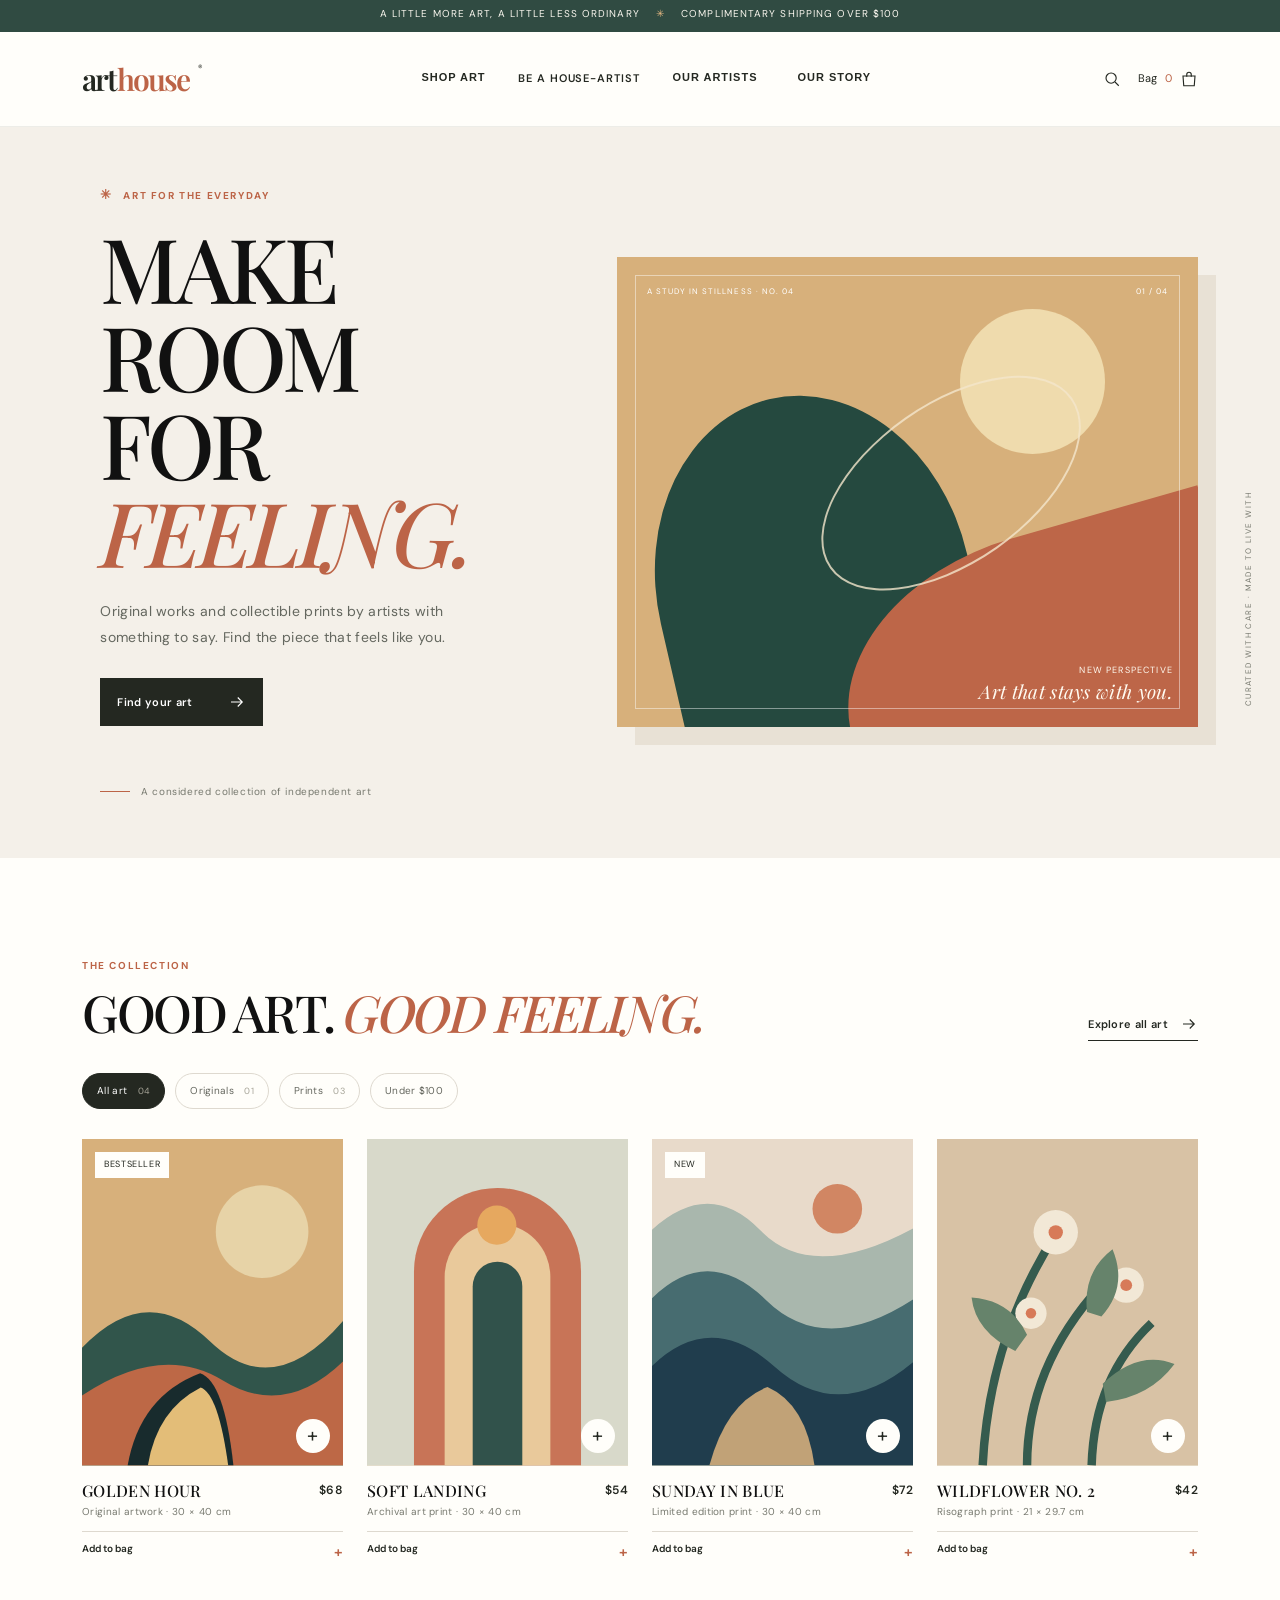
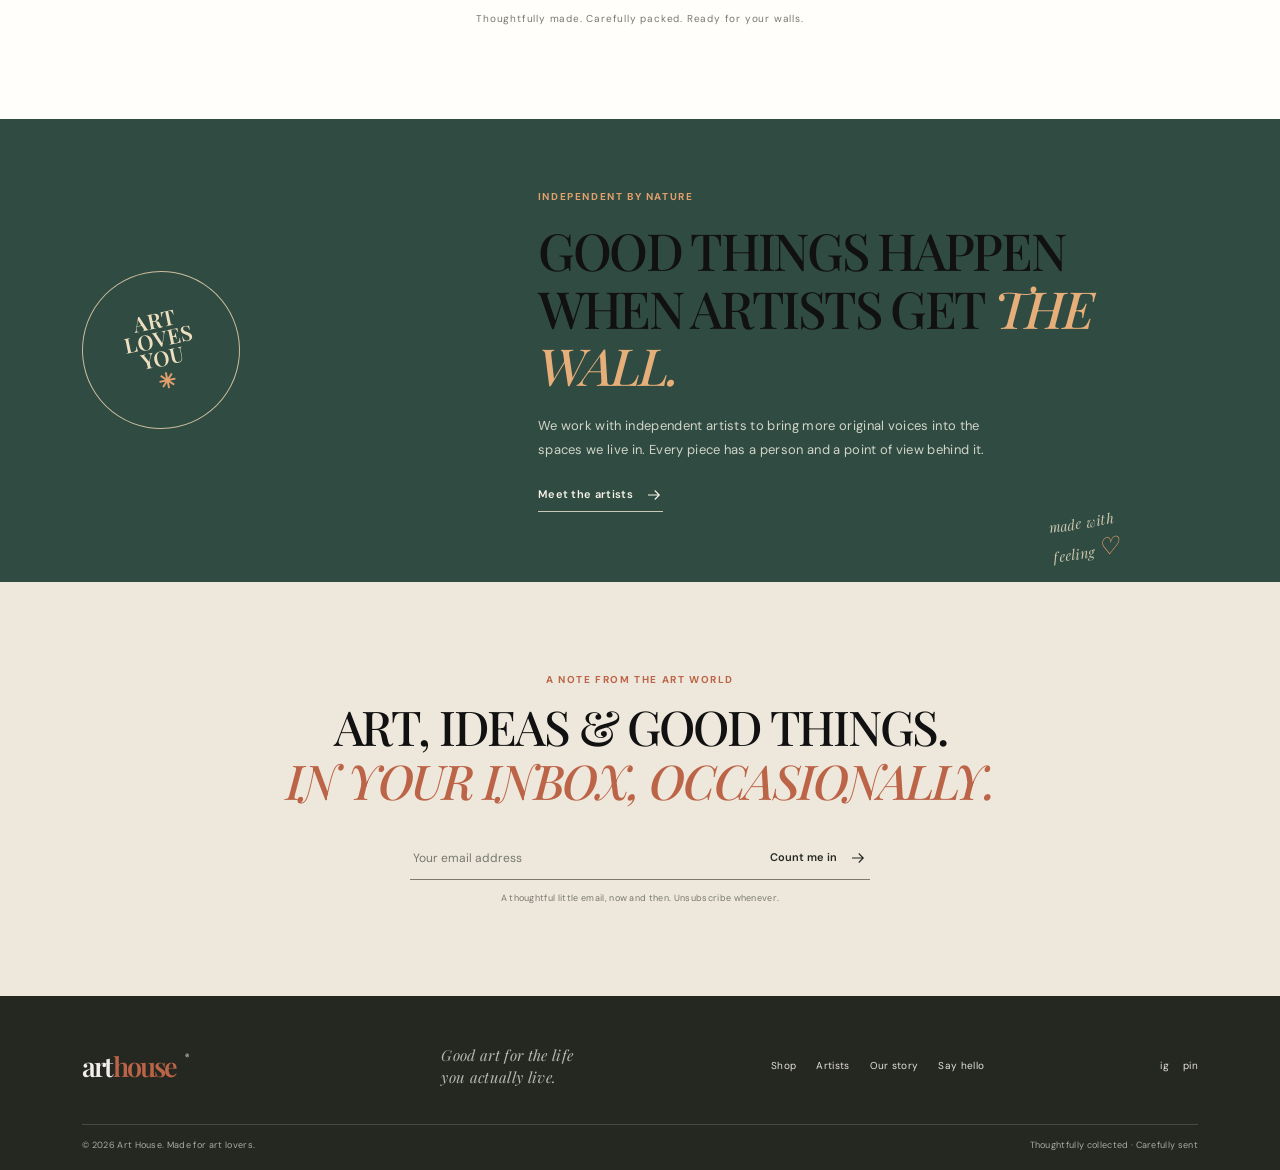
==== index.html @ eac6ed68 "re-factored changes" ====
<!DOCTYPE html>
<html lang="en">
<head>
    <meta charset="utf-8">
    <meta name="viewport" content="width=device-width, initial-scale=1">
    <meta name="description" content="Art House is an independent art shop for original works and thoughtfully made prints.">
    <meta name="theme-color" content="#f4f0e9">
    <title>Art House — Art for the everyday</title>
    <link rel="preconnect" href="https://fonts.googleapis.com">
    <link rel="preconnect" href="https://fonts.gstatic.com" crossorigin>
    <link href="https://fonts.googleapis.com/css2?family=DM+Sans:wght@400;500;600;700&family=Playfair+Display:ital,wght@0,500;0,600;0,700;1,500;1,600&display=swap" rel="stylesheet">
    <link href="https://cdn.jsdelivr.net/npm/bootstrap@5.3.3/dist/css/bootstrap.min.css" rel="stylesheet" crossorigin="anonymous">
    <link rel="stylesheet" href="https://cdn.jsdelivr.net/npm/swiper@9/swiper-bundle.min.css">
    <link rel="stylesheet" href="styles.css?v=artist-nav-center-20261008">
</head>
<body>
    <svg xmlns="http://www.w3.org/2000/svg" class="icon-definitions" aria-hidden="true">
        <symbol id="icon-search" viewBox="0 0 24 24"><circle cx="10.8" cy="10.8" r="6.8"/><path d="m16 16 5 5"/></symbol>
        <symbol id="icon-bag" viewBox="0 0 24 24"><path d="M4 8h16l-1 13H5L4 8Z"/><path d="M9 9V6a3 3 0 0 1 6 0v3"/></symbol>
        <symbol id="icon-arrow" viewBox="0 0 24 24"><path d="M4 12h15m-6-6 6 6-6 6"/></symbol>
    </svg>

    <div class="announcement">A little more art, a little less ordinary <span>✳</span> Complimentary shipping over $100</div>

    <header class="site-header">
        <nav class="navbar navbar-expand-lg" aria-label="Main navigation">
            <div class="container site-nav-wrap">
                <a class="navbar-brand" href="#home" aria-label="Art House home">art<span>house</span><i>®</i></a>
                <button class="navbar-toggler" type="button" data-bs-toggle="collapse" data-bs-target="#mainNav" aria-controls="mainNav" aria-expanded="false" aria-label="Toggle navigation"><span class="navbar-toggler-icon"></span></button>
                <div class="collapse navbar-collapse" id="mainNav">
                    <ul class="navbar-nav mx-auto">
                        <li class="nav-item"><a class="nav-link" href="#shop">Shop art</a></li>
                        <li class="nav-item"><a class="artist-cta" href="login.html">Be a house-artist</a></li>
                        <li class="nav-item"><a class="nav-link" href="#artists">Our artists</a></li>
                        <li class="nav-item"><a class="nav-link" href="#story">Our story</a></li>
                    </ul>
                    <div class="nav-tools">
                        <button class="icon-button search-button" type="button" aria-label="Search artworks"><svg><use href="#icon-search"/></svg></button>
                        <button class="icon-button bag-button" type="button" data-bs-toggle="offcanvas" data-bs-target="#offcanvasCart" aria-label="Open shopping bag">Bag <span class="bag-count">0</span><svg><use href="#icon-bag"/></svg></button>
                    </div>
                </div>
            </div>
        </nav>
    </header>

    <div class="search-popup" role="dialog" aria-modal="true" aria-label="Search artworks">
        <div class="search-popup-container">
            <button type="button" class="search-popup-close" aria-label="Close search">×</button>
            <p class="eyebrow">Find something you love</p>
            <form class="search-form" role="search" action="#shop">
                <input type="search" id="search-form" class="form-control" placeholder="Try ‘blue’, ‘prints’ or an artist" name="s">
                <button type="submit" aria-label="Submit search"><svg><use href="#icon-search"/></svg></button>
            </form>
            <div class="search-suggestions"><span>Popular:</span> Abstract · Prints · Under $100</div>
        </div>
    </div>

    <div class="offcanvas offcanvas-end bag-panel" tabindex="-1" id="offcanvasCart" aria-labelledby="bagTitle">
        <div class="offcanvas-header"><div><p class="eyebrow mb-1">Your collection</p><h2 class="offcanvas-title" id="bagTitle">Your bag <span class="bag-count">0</span></h2></div><button type="button" class="btn-close" data-bs-dismiss="offcanvas" aria-label="Close"></button></div>
        <div class="offcanvas-body"><div class="bag-empty-art">✳</div><h3>Your bag is waiting for something lovely.</h3><p>Explore original work and limited edition prints from independent artists.</p><a class="button-dark" href="#shop" data-bs-dismiss="offcanvas">Explore the art <svg><use href="#icon-arrow"/></svg></a></div>
    </div>

    <main id="home">
        <section class="hero-section">
            <div class="container hero-grid">
                <div class="hero-copy">
                    <p class="eyebrow"><span class="eyebrow-mark">✳</span> Art for the everyday</p>
                    <h1>Make room<br>for <em>feeling.</em></h1>
                    <p class="hero-description">Original works and collectible prints by artists with something to say. Find the piece that feels like you.</p>
                    <a class="button-dark" href="#shop">Find your art <svg><use href="#icon-arrow"/></svg></a>
                    <div class="hero-note"><span class="note-line"></span> A considered collection of independent art</div>
                </div>
                <div class="hero-art" aria-label="Abstract artwork in warm colors" role="img">
                    <div class="art-sun"></div><div class="art-arch"></div><div class="art-shape"></div><div class="art-orbit"></div>
                    <span class="art-signature">A study in stillness · No. 04</span><span class="art-index">01 / 04</span>
                    <div class="hero-art-label"><span>New perspective</span><b>Art that stays with you.</b></div>
                </div>
                <span class="hero-side-note">CURATED WITH CARE · MADE TO LIVE WITH</span>
            </div>
        </section>

        <section class="shop-section section-space" id="shop">
            <div class="container">
                <div class="section-heading"><div><p class="eyebrow">The collection</p><h2>Good art. <em>Good feeling.</em></h2></div><a class="text-link" href="#artwork-grid">Explore all art <svg><use href="#icon-arrow"/></svg></a></div>
                <div class="category-row" aria-label="Art categories"><a href="#artwork-grid" class="category-chip active" data-filter="all">All art <span>04</span></a><a href="#artwork-grid" class="category-chip" data-filter="original">Originals <span>01</span></a><a href="#artwork-grid" class="category-chip" data-filter="print">Prints <span>03</span></a><a href="#artwork-grid" class="category-chip" data-filter="under100">Under $100</a></div>
                <div class="row g-4 artwork-grid" id="artwork-grid">
                    <article class="col-12 col-sm-6 col-lg-3 artwork-card" data-art-kind="original" data-art-price="68"><a href="#artwork-grid" class="artwork-image canvas-one" aria-label="View Golden Hour artwork"><span class="artwork-badge">Bestseller</span><span class="artwork-add" aria-hidden="true">+</span><svg viewBox="0 0 400 500"><rect width="400" height="500" fill="#d7b07b"/><circle cx="276" cy="142" r="71" fill="#e7d3a7"/><path d="M0 320Q99 216 196 310T400 279V500H0Z" fill="#31554b"/><path d="M0 393Q122 312 216 370T400 341V500H0Z" fill="#bd6846"/><path d="M70 500q19-106 111-141 37 12 51 141" fill="#182b2d"/><path d="M101 500q14-85 81-119 27 10 42 119" fill="#e3bd78"/></svg></a><div class="artwork-meta"><div><h3>Golden Hour</h3><p>Original artwork · 30 × 40 cm</p></div><span>$68</span></div><button class="add-to-bag" data-name="Golden Hour" data-price="68">Add to bag <span>+</span></button></article>
                    <article class="col-12 col-sm-6 col-lg-3 artwork-card" data-art-kind="print" data-art-price="54"><a href="#artwork-grid" class="artwork-image canvas-two" aria-label="View Soft Landing artwork"><span class="artwork-add" aria-hidden="true">+</span><svg viewBox="0 0 400 500"><rect width="400" height="500" fill="#d8d9ca"/><path d="M72 500V203a128 128 0 0 1 256 0v297Z" fill="#c87457"/><path d="M119 500V211a81 81 0 0 1 162 0v289Z" fill="#e9c99b"/><path d="M162 500V226a38 38 0 0 1 76 0v274Z" fill="#31524b"/><circle cx="199" cy="132" r="30" fill="#e6a85f"/></svg></a><div class="artwork-meta"><div><h3>Soft Landing</h3><p>Archival art print · 30 × 40 cm</p></div><span>$54</span></div><button class="add-to-bag" data-name="Soft Landing" data-price="54">Add to bag <span>+</span></button></article>
                    <article class="col-12 col-sm-6 col-lg-3 artwork-card" data-art-kind="print" data-art-price="72"><a href="#artwork-grid" class="artwork-image canvas-three" aria-label="View Sunday in Blue artwork"><span class="artwork-badge">New</span><span class="artwork-add" aria-hidden="true">+</span><svg viewBox="0 0 400 500"><rect width="400" height="500" fill="#e8daca"/><path d="M0 139q88-80 166 1t234-3v363H0Z" fill="#a9b7ad"/><path d="M0 244q86-84 175 3t225-1v254H0Z" fill="#476c70"/><path d="M0 348q90-87 188 1t212-7v158H0Z" fill="#203d4d"/><circle cx="284" cy="107" r="38" fill="#d18663"/><path d="M88 500q26-96 89-120 59 26 72 120" fill="#c1a277"/></svg></a><div class="artwork-meta"><div><h3>Sunday in Blue</h3><p>Limited edition print · 30 × 40 cm</p></div><span>$72</span></div><button class="add-to-bag" data-name="Sunday in Blue" data-price="72">Add to bag <span>+</span></button></article>
                    <article class="col-12 col-sm-6 col-lg-3 artwork-card" data-art-kind="print" data-art-price="42"><a href="#artwork-grid" class="artwork-image canvas-four" aria-label="View Wildflower No. 2 artwork"><span class="artwork-add" aria-hidden="true">+</span><svg viewBox="0 0 400 500"><rect width="400" height="500" fill="#d8c2a5"/><path d="M70 500q10-195 112-354m-44 354q0-151 113-275m-14 275q4-135 92-218" fill="none" stroke="#355b4e" stroke-width="13"/><g fill="#f2e8d6"><circle cx="182" cy="143" r="34"/><circle cx="290" cy="224" r="27"/><circle cx="144" cy="267" r="24"/></g><g fill="#d77a58"><circle cx="182" cy="143" r="11"/><circle cx="290" cy="224" r="9"/><circle cx="144" cy="267" r="8"/></g><path d="M120 325q-61-29-67-82 60 4 85 57m92-35q-7-61 39-96 24 58-17 103m2 103q55-52 110-30-38 51-105 58" fill="#66836b"/></svg></a><div class="artwork-meta"><div><h3>Wildflower No. 2</h3><p>Risograph print · 21 × 29.7 cm</p></div><span>$42</span></div><button class="add-to-bag" data-name="Wildflower No. 2" data-price="42">Add to bag <span>+</span></button></article>
                </div>
                <p class="collection-footnote">Thoughtfully made. Carefully packed. Ready for your walls.</p>
            </div>
        </section>

        <section class="artist-section" id="artists"><div class="container artist-inner"><div class="artist-stamp">ART<br>LOVES<br>YOU <span>✳</span></div><div><p class="eyebrow">Independent by nature</p><h2>Good things happen<br>when artists get <em>the wall.</em></h2><p>We work with independent artists to bring more original voices into the spaces we live in. Every piece has a person and a point of view behind it.</p><a class="text-link" href="#story">Meet the artists <svg><use href="#icon-arrow"/></svg></a></div><div class="artist-scribble" aria-hidden="true">made with<br>feeling <span>♡</span></div></div></section>

        <section class="newsletter-section" id="story"><div class="container newsletter-inner"><p class="eyebrow">A note from the art world</p><h2>Art, ideas & good things.<br><em>In your inbox, occasionally.</em></h2><form class="newsletter-form"><label class="visually-hidden" for="emailAddress">Email address</label><input id="emailAddress" type="email" placeholder="Your email address" required><button type="submit">Count me in <svg><use href="#icon-arrow"/></svg></button></form><p class="newsletter-note">A thoughtful little email, now and then. Unsubscribe whenever.</p></div></section>
    </main>

    <footer class="site-footer" id="contact"><div class="container"><div class="footer-top"><a class="footer-brand" href="#home">art<span>house</span><i>®</i></a><p>Good art for the life<br>you actually live.</p><div class="footer-links"><a href="#shop">Shop</a><a href="#artists">Artists</a><a href="#story">Our story</a><a href="mailto:hello@arthouse.example">Say hello</a></div><div class="social-links"><a href="#contact" aria-label="Instagram">ig</a><a href="#contact" aria-label="Pinterest">pin</a></div></div><div class="footer-bottom"><span>© 2026 Art House. Made for art lovers.</span><span>Thoughtfully collected · Carefully sent</span></div></div></footer>

    <script src="js/jquery-1.11.0.min.js"></script>
    <script src="https://cdn.jsdelivr.net/npm/bootstrap@5.3.3/dist/js/bootstrap.bundle.min.js" crossorigin="anonymous"></script>
    <script src="https://cdn.jsdelivr.net/npm/swiper/swiper-bundle.min.js"></script>
    <script src="js/plugins.js"></script>
    <script src="js/script.js"></script>
    <script>
      (function () {
        var bag = [];
        function renderBag() {
          document.querySelectorAll('.bag-count').forEach(function (el) { el.textContent = bag.length; });
          var body = document.querySelector('#offcanvasCart .offcanvas-body');
          if (!bag.length) return;
          body.innerHTML = '<ul class="bag-items">' + bag.map(function (item) { return '<li><span>' + item.name + '</span><b>$' + item.price + '</b></li>'; }).join('') + '</ul><p class="bag-total">Subtotal <b>$' + bag.reduce(function (sum, item) { return sum + item.price; }, 0) + '</b></p><p class="bag-message">Checkout will be available when the store is connected.</p>';
        }
        document.querySelectorAll('.add-to-bag').forEach(function (button) {
          button.addEventListener('click', function () {
            bag.push({ name: button.dataset.name, price: Number(button.dataset.price) });
            renderBag();
            button.classList.add('added');
            button.innerHTML = 'Added to bag <span>✓</span>';
          });
        });
        var cards = Array.prototype.slice.call(document.querySelectorAll('.artwork-card'));
        var chips = document.querySelectorAll('.category-chip');
        var activeFilter = 'all';
        function filterArt(query) {
          var term = (query || '').trim().toLowerCase();
          cards.forEach(function (card) {
            var text = card.textContent.toLowerCase();
            var matchesText = !term || text.indexOf(term) !== -1;
            var matchesKind = activeFilter === 'all' ||
              (activeFilter === 'under100' ? Number(card.dataset.artPrice) < 100 : card.dataset.artKind === activeFilter);
            card.hidden = !(matchesText && matchesKind);
          });
        }
        chips.forEach(function (chip) {
          chip.addEventListener('click', function () {
            activeFilter = chip.dataset.filter;
            chips.forEach(function (item) { item.classList.toggle('active', item === chip); });
            filterArt(document.querySelector('#search-form').value);
          });
        });
        document.querySelector('.search-form').addEventListener('submit', function (event) {
          event.preventDefault();
          filterArt(document.querySelector('#search-form').value);
          document.querySelector('.search-popup').classList.remove('is-visible');
          document.querySelector('#shop').scrollIntoView({ behavior: 'smooth' });
        });
        document.querySelector('.newsletter-form').addEventListener('submit', function (event) {
          event.preventDefault();
          var button = this.querySelector('button');
          button.innerHTML = 'You’re on the list <span>✓</span>';
          this.querySelector('input').value = '';
        });
      }());
    </script>
</body>
</html>
---- styles.css ----
:root {
  --primary-color: #111111;
  --secondary-color: #F9F6F3;
  --black-color: #111111;
  --dark-color: #353535;
  --primary-color-200: #E8F0F1;
  --primary-color-400: #c4e9ed;
  --gray-color: #777F81;
  --light-color: #fdfdfd;

  /* bootstrap color-scheme */
  --bs-dark-rgb: 80, 80, 80;
  --bs-gray-100: #EAE5DD;
  --bs-gray-300: #DCDCDC;
  --bs-body-color-rgb: 53, 53, 53;
  --bs-primary-rgb: 209, 104, 6;
  --bs-secondary-rgb: 249, 246, 243;
}

/* Fonts */
:root {
  --body-font: "Jost", sans-serif;
  --heading-font: "Bodoni Moda", serif;
}

/*----------------------------------------------*/
/* 2 GENERAL TYPOGRAPHY
  /*----------------------------------------------*/

/* 2.1 General Styles
  /*----------------------------------------------*/
*,
*::before,
*::after {
  -webkit-box-sizing: border-box;
  -moz-box-sizing: border-box;
  box-sizing: border-box;
}

html {
  box-sizing: border-box;
}

body {
  font-family: var(--body-font);
  font-size: 16px;
  font-weight: 400;
  line-height: 164%;
  letter-spacing: 0.32px;
  color: var(--dark-color);
  margin: 0;
}

a {
  color: inherit;
  text-decoration: none;
  transition: 0.3s ease-in-out;
}

a:hover {
  color: var(--primary-color);
}


/* 2.2 Background Color
/*----------------------------------------------*/
.bg-light {
  background-color: var(--light-color) !important;
}

.bg-primary {
  background-color: var(--primary-color) !important;
}

.bg-gray {
  background-color: var(--bs-gray-100) !important;
}

/*--------------------------------------------------------------
  /** 2.3 Section
  --------------------------------------------------------------*/
/* - Section Padding
  --------------------------------------------------------------*/
.padding-small {
  padding-top: 5em;
  padding-bottom: 5em;
}

.padding-medium {
  padding-top: 10em;
  padding-bottom: 10em;
}

.padding-large {
  padding-top: 12em;
  padding-bottom: 12em;
}


@media (max-width: 768px) {
  .padding-side {
    padding-left: 2rem;
    padding-right: 2rem;
  }

  .padding-large {
    padding-top: 15em;
  }
}

/* - Section Margin
  --------------------------------------------------------------*/
.margin-small {
  margin-top: 8.125em;
  margin-bottom: 8.125em;
}

.margin-medium {
  margin-top: 10em;
  margin-bottom: 10em;
}

.margin-large {
  margin-top: 12em;
  margin-bottom: 12em;
}


/* - Section Title
  --------------------------------------------------------------*/
h1,
h2,
h3,
h4,
h5,
h6 {
  color: var(--black-color);
  font-family: var(--heading-font);
  text-transform: uppercase;
  font-weight: 400;
}

.secondary-font {
  font-family: var(--body-font);
  letter-spacing: 0.2rem;
}
.breadcrumb {
  --bs-breadcrumb-divider-color: var(--light-color);
  --bs-breadcrumb-item-active-color: var(--light-color);
}


/*--------------------------------------------------------------
  /** 2.4 Buttons
  --------------------------------------------------------------*/

  /* - Button
  --------------------------------------------------------------*/
  .btn {
  --bs-btn-padding-x: 2.5rem;
  --bs-btn-padding-y: 0.6rem;
  --bs-btn-font-size: 14px;
  --bs-btn-font-weight: 400;
  border-radius: 0;
  text-transform: uppercase;
  transition: all 0.4s ease-in-out;
  letter-spacing: 0.1rem;
}

  /* - Button Hover Effect
  --------------------------------------------------------------*/
.btn1 {
  border: none;
  transition: 0.5s ease-in-out;
  font-family: "Jost", sans-serif;
  font-size: 14px;
  font-weight: 500;
  letter-spacing: 3px;
  text-transform: uppercase;
  background: none;
  width: fit-content;
  position: relative;
  padding-bottom: 2px;
  margin: 0;
}

.btn1::after {
  content: "";
  width: 0;
  height: 2px;
  background: rgb(128, 127, 127);
  transition: 0.3s ease-in-out;
  position: absolute;
  left: 0;
  bottom: 0;
}

.btn1:hover::after {
  width: 100%;
}

/*--------------------------------------------------------------
  /** 3.CONTENT ELEMENTS
  --------------------------------------------------------------*/

/* Dropdown
  ------------------------------------------------------------- */
.dropdown-item {
  color: var(--dark-color);
  text-transform: capitalize;
}

.dropdown-item.active,
.dropdown-item:hover,
.dropdown-item:active {
  color: var(--dark-color);
  background-color: var(--secondary-color);
}

/* Form
  ------------------------------------------------------------- */
.form-control:focus,
.form-select:focus {
  border-color: var(--dark-color);
  outline: 0;
  box-shadow: none;
}

input,
select,
textarea {
  border-color: var(--dark-color);
  outline: 0;
  box-shadow: none;
}

select:focus {
  box-shadow: none;
}

/* Display
  ------------------------------------------------------------- */
@media (min-width: 1200px) {
  .display-1 {
    font-size: 8rem;
  }
}

/* Svg Color
  ------------------------------------------------------------- */
svg.light-color {
  color: var(--light-color);
}

svg.dark-color {
  color: var(--dark-color);
}

svg.primary-color {
  color: var(--primary-color);
}

/* Swiper
------------------------------------------------------------- */

/* new arrival */
.main-slider-button-next.swiper-button-disabled,
.main-slider-button-prev.swiper-button-disabled {
  opacity: .35;
  cursor: auto;
  pointer-events: none;
}

.swiper-horizontal>.swiper-pagination-bullets .swiper-pagination-bullet,
.swiper-pagination-horizontal.swiper-pagination-bullets .swiper-pagination-bullet {
  margin: 0 8px;
}

.testimonial-pagination .swiper-pagination-bullet,
.new-arrival-pagination .swiper-pagination-bullet {
  width: 12px;
  height: 12px;
  background-color: var(--primary-color);
}

.testimonial-pagination .swiper-pagination-bullet-active,
.new-arrival-pagination .swiper-pagination-bullet-active {
  background-color: var(--primary-color);
}


/* modal video override
------------------------------------------------------------- */
.modal-dialog {
  max-width: 800px;
  margin: auto;
  height: 100vh;
  display: flex;
  align-items: center;
}

.modal-content {
  padding: 0;
  background-color: #f5f3ef;
  border: none;
  border-radius: 0
}


/** Search Popup
--------------------------------------------------------------*/
.search-popup {
  background-color: #fff;
  position: fixed;
  left: 0;
  top: 0;
  width: 100%;
  height: 100%;
  opacity: 0;
  visibility: hidden;
  z-index: 9999;
  -webkit-transition: opacity 0.3s 0s, visibility 0s 0.3s;
  -moz-transition: opacity 0.3s 0s, visibility 0s 0.3s;
  transition: opacity 0.3s 0s, visibility 0s 0.3s;
}

.search-popup.is-visible {
  opacity: 1;
  visibility: visible;
  cursor: -webkit-image-set(url("data:image/svg+xml;charset=utf8,%3Csvg xmlns='http://www.w3.org/2000/svg' width='20' height='20' viewBox='0 0 20 20'%3E%3Cpath fill='%23FFF' d='M20 1l-1-1-9 9-9-9-1 1 9 9-9 9 1 1 9-9 9 9 1-1-9-9'/%3E%3C/svg%3E") 1x, url("data:image/svg+xml;charset=utf8,%3Csvg xmlns='http://www.w3.org/2000/svg' width='20' height='20' viewBox='0 0 20 20'%3E%3Cpath fill='%23000' d='M20 1l-1-1-9 9-9-9-1 1 9 9-9 9 1 1 9-9 9 9 1-1-9-9'/%3E%3C/svg%3E") 2x), pointer;
  cursor: url("data:image/svg+xml;charset=utf8,%3Csvg xmlns='http://www.w3.org/2000/svg' width='20' height='20' viewBox='0 0 20 20'%3E%3Cpath fill='%23000' d='M20 1l-1-1-9 9-9-9-1 1 9 9-9 9 1 1 9-9 9 9 1-1-9-9'/%3E%3C/svg%3E"), pointer;
  -webkit-transition: opacity 0.3s 0s, visibility 0s 0s;
  -moz-transition: opacity 0.3s 0s, visibility 0s 0s;
  transition: opacity 0.3s 0s, visibility 0s 0s;
}

.search-popup-container {
  background-color: transparent;
  position: relative;
  top: 50%;
  margin: 0 auto;
  padding: 0;
  width: 90%;
  max-width: 800px;
  text-align: center;
  box-shadow: none;
  cursor: default;
  -webkit-transform: translateY(-40px);
  transform: translateY(-40px);

  -webkit-transition-property: -webkit-transform;
  transition-property: transform;
  -webkit-transition-duration: 0.3s;
  transition-duration: 0.3s;
}

.is-visible .search-popup-container {
  -webkit-transform: translateY(-50%);
  transform: translateY(-50%);
}

.search-popup-form {
  position: relative;
  margin: 0 0 3em 0;
}

.search-popup-form .form-control {
  padding: 0 0 .375em 0;
  font-size: 2em;
}

.search-popup-form #search-popup-submit {
  display: none;
}

.search-popup .search-popup-close {
  display: block;
  position: absolute;
  top: 2em;
  right: 2em;
  margin: -0.5em;
  padding: 0.5em;
  line-height: 0;
}

.search-popup .search-popup-close:hover {
  -webkit-transform: rotate(90deg);
  -ms-transform: rotate(90deg);
  transform: rotate(90deg);
}

.search-popup .search-popup-close i {
  display: block;
  position: relative;
  width: 1em;
  height: 1em;
  fill: rgba(0, 0, 0, 0.5);
}

.search-popup .search-popup-close:hover i {
  fill: rgba(0, 0, 0, 1);
}

.search-popup .cat-list-title {
  margin-top: 40px;
  margin-bottom: 10px;
  font-size: 0.6em;
  font-weight: normal;
  text-transform: uppercase;
  letter-spacing: 0.1em;
}

.search-popup .cat-list {
  margin: 0;
  list-style-type: none;
}

.search-popup .cat-list-item {
  display: inline-block;
  margin-bottom: 0;
  letter-spacing: 0.015em;
  font-size: 2em;
}

.search-popup .cat-list-item a {
  position: relative;
}

.search-popup .cat-list-item a::after {
  background: none repeat scroll 0 0 #fff;
  content: "";
  height: 1px;
  border-bottom: 1px solid #ff9697;
  left: 0;
  opacity: 0;
  position: absolute;
  top: 100%;
  width: 100%;
  -webkit-transition: height 0.3s, opacity 0.3s, -webkit-transform 0.3s;
  transition: height 0.3s, opacity 0.3s, transform 0.3s;
  -webkit-transform: translateY(-5px);
  transform: translateY(-5px);
}

.search-popup .cat-list-item a:hover::after {
  height: 1px;
  opacity: 1;
  -webkit-transform: translateY(2px);
  transform: translateY(2px);
}

.search-popup .cat-list-item::after {
  content: "/";
  padding: 0 5px;
  line-height: 1;
  color: rgba(0, 0, 0, 0.5);
  vertical-align: text-top;
}

.search-popup .cat-list-item:last-child::after {
  display: none;
}

@media only screen and (max-width: 991px) {

  .search-popup .cat-list-item,
  .search-popup-form .form-control {
    font-size: 1.425em;
  }
}

@media only screen and (max-width: 767px) {
  .search-popup .search-popup-close {
    top: 1em;
    right: 1em;
  }
}

@media only screen and (max-width: 575px) {

  .search-popup .cat-list-item,
  .search-popup-form .form-control {
    font-size: 1.125em;
  }

  .search-popup .search-popup-close {
    top: 1em;
    right: 1em;
  }
}

.search-popup input[type="search"] {
  font-size: 24px;
  height: 60px;
  padding: 26px;
}

.search-popup .search-form button {
  top: 12px;
  right: 15px;
}

.search-popup .search-form button svg {
  height: 28px;
  width: 28px;
}

/*----------------------------------------------*/
/* 4 SITE STRUCTURE */
/*----------------------------------------------*/

/** 4.1 Header Section Style
--------------------------------------------------------------*/
.navbar-toggler {
  color: white;
}

.navbar-toggler-icon {
  background-image: url(images/images.png);
}

.navbar-nav {
  --bs-nav-link-hover-color: rgb(255, 255, 255);
}

.navbar-brand {
  font-family: 'Lora', serif;
  font-style: italic;
  font-size: 38;
  color: white;
}

.navbar .container-fluid {
  align-items: flex-start;
}

.nav-link {
  font-family: 'Jost', sans-serif;
  font-size: 13px;
  text-transform: uppercase;
  position: relative;
  width: fit-content;
  letter-spacing: 10%;
  padding-bottom: 5px;
  text-decoration: none;
  color: rgb(255, 255, 255);
  list-style: none;
  line-height: 10px;

}

.nav-link:hover {
  color: white;
}

.nav-link::before {
  transition: 300ms;
  height: 1px;
  content: "";
  position: absolute;
  background-color: #fff7f7;
}

.nav-link-ltr::before {
  width: 0%;
  bottom: 0;
}

.nav-link-ltr:hover::before {
  width: 90%;
  color: white;
}


/** 4.2 New-Arrival Section Style
--------------------------------------------------------------*/
.product-item .cart-concern {
  background: var(--light-color);
  width: 70%;
  text-align: center;
  margin: auto;
  position: absolute;
  left: 0;
  right: 0;
  bottom: 120px;
  z-index: 9;
  transition: 0.5s ease-out;
  padding: 10px 30px;
  opacity: 0;
}

.product-item:hover .cart-concern {
  bottom: 100px;
  opacity: 1;
}


/** 4.3 Video Section Style
--------------------------------------------------------------*/
.play,
svg.play-icon {
  animation: play 1.5s alternate infinite ease-in;
}

@keyframes play {
  0% {
    transform: scale(1);
  }

  100% {
    transform: scale(1.1);
  }
}

/*----- Shop Section Style -------------------------*/
.product-store .product-item {
  position: relative;
}

.product-item .cart-concern {
  background: var(--light-color);
  width: 80%;
  text-align: center;
  margin: auto;
  position: absolute;
  left: 0;
  right: 0;
  bottom: 120px;
  z-index: 9;
  transition: 0.5s ease-out;
  padding: 10px;
  opacity: 0;
}

.product-item:hover .cart-concern {
  bottom: 100px;
  opacity: 1;
}

.cart-concern .cart-button button {
  background: none;
  color: var(--dark-color);
  height: auto;
  padding: 0;
  margin: 0;
}

.cart-concern .cart-button button i.icon {
  font-size: 15px;
}

.product-item .wishlist-btn i.icon.icon-heart {
  font-size: 20px;
}

.product-item .item-price {
  font-size: 1.8em;
}

/* search bar style  */
.search-bar {
  border: 1px solid #EAEAEA;
}

/*--------------------------------------------------------------
Single Product page style start
--------------------------------------------------------------*/

.nav-tabs .nav-link:focus,
.nav-tabs .nav-link:hover {
  color: var(--bs-primary);
  isolation: isolate;
  border-color: transparent;
  border-bottom: 4px solid var(--bs-primary);
  transition: all 0.1s ease-in;
}

.nav-tabs .nav-item.show .nav-link,
.nav-tabs .nav-link.active {
  color: var(--bs-primary);
  background-color: transparent;
  border-color: transparent;
  border-bottom: 4px solid var(--bs-primary);
  transition: all 0.1s ease-in;
}

/* product-thumbnail-slider */
.product-thumbnail-slider {
  height: 880px;
}
.nav-tabs .nav-link:hover{
  border-bottom:4px solid #111111;
}
.nav-tabs .nav-link.active {
  border-bottom:4px solid #111111;
}
@media (min-width: 900px) {
  .product-thumbnail-slider {
    height: 746px;
  }
}
a.btn-cart {
  border-radius: 0.25rem;
  border: 1px solid rgba(65, 64, 62, 0.20);
}

a.btn-wishlist {

  border-radius: 0.25rem;
  border: 1px solid rgba(65, 64, 62, 0.20);
}
/*--------------------------------------------------------------
Checkout page style start
--------------------------------------------------------------*/
.form-check-input {
  border: 1px solid var(--primary-color);
}

.form-check-input:checked {
  background-color: var(--primary-color);
  border-color: var(--primary-color);
}

.form-check-input:focus {
  border-color: var(--primary-color);
  box-shadow: none;
}

/*--------------------------------------------------------------
faqs page style start
--------------------------------------------------------------*/
.accordion-button:not(.collapsed) {
  color: var(--body-text-color);
  background-color: transparent;
  box-shadow: none;
}

.accordion {
  --bs-accordion-color: var(--light-text-color);
  --bs-accordion-bg: none;
  --bs-accordion-btn-color: var(--body-text-color);
}

.accordion-item {
  border: none;
}

.accordion-button:not(.collapsed)::after {
  background-image: url('https://api.iconify.design/eva/arrow-down-fill.svg?color=%2341403e');

}

.accordion-button::after {
  background-image: url('https://api.iconify.design/eva/arrow-down-fill.svg?color=%2341403e');
}

.accordion-button:focus {
  z-index: 3;
  border-color: none;
  box-shadow: none;
}

/*--------------------------------------------------------------
Blog page style start
--------------------------------------------------------------*/
/* blog style */
.card {
  --bs-card-inner-border-radius: none;
  --bs-card-bg: transparent;
  background-color: transparent;
  border: none;
}

.blog-paragraph {
  color: #908F8D;
  font-size: 1rem;
  font-weight: 400;
  line-height: normal;
  font-family: var(--secondary-font);
}

.blog-read {
  color: #908F8D;
  font-size: 1rem;
  letter-spacing: 0.02rem;
  text-transform: uppercase;
}

a.blog-read {
  border-bottom: 1px solid #D9D9D8;
  transition: all 0.3s ease-in;
}

a.blog-read:hover {
  border-bottom: 1px solid #8a8a8a;
}

/* ------ Pagination ------*/
.pagination .page-numbers {
  width: 30px;
  height: 30px;
  display: flex;
  align-items: center;
  color: var(--bs-body-color);
  padding: 0 10px;
  line-height: 1.4;
  transition: 0.9s all;
  border-radius: 8px;
}

.pagination .page-numbers:hover,
.pagination .page-numbers.current {
  color: var(--accent-color);
}

iconify-icon.pagination-arrow {
  color: var(--bs-body-color);
  transition: 0.9s all;
}

iconify-icon.pagination-arrow:hover {
  color: var(--accent-color);
}
/*--------------------------------------------------------------
Account page style start
--------------------------------------------------------------*/
.nav-tabs .nav-item.show .nav-link.account-tab,
.nav-tabs .nav-link.account-tab {
  color: var(--bs-body-color);
}

.nav-tabs .nav-item.show .nav-link.account-tab,
.nav-tabs .nav-link.account-tab.active {
  color: var(--accent-color);
}

/* Art House storefront */
:root { --ah-ink:#242821; --ah-muted:#77796f; --ah-paper:#f4f0e9; --ah-white:#fffefa; --ah-rust:#bc6447; --ah-line:#ded9cf; }
html { scroll-behavior:smooth; scroll-padding-top:92px; }
body { margin:0; background:var(--ah-white); color:var(--ah-ink); font-family:"DM Sans",sans-serif; line-height:1.55; }
.icon-definitions { position:absolute; width:0; height:0; overflow:hidden; }
.announcement { min-height:32px; padding:6px 15px; background:#304b42; color:#f9f6ee; text-align:center; font-size:10px; letter-spacing:.11em; text-transform:uppercase; }
.announcement span { padding:0 12px; color:#e8ba83; }
.site-header { position:relative; z-index:10; background:var(--ah-white); border-bottom:1px solid rgba(36,40,33,.08); }
.site-nav-wrap { min-height:78px; align-items:center!important; }
.site-header .navbar-brand,.footer-brand { position:relative; margin:0; padding:0; color:var(--ah-ink)!important; font-family:"Playfair Display",serif; font-size:30px; line-height:1; font-style:normal; font-weight:600; letter-spacing:-1.8px; }
.navbar-brand span,.footer-brand span { color:var(--ah-rust); }
.navbar-brand i,.footer-brand i { position:absolute; top:-2px; right:-12px; font:9px "DM Sans",sans-serif; }
.site-header .navbar-collapse { align-items:center; }
.site-header .navbar-nav { --bs-nav-link-hover-color:var(--ah-rust); gap:24px; }
.site-header .nav-link { width:auto; padding:10px 0; color:var(--ah-ink)!important; font-size:11px; font-weight:600; line-height:1.4; letter-spacing:.09em; }
.site-header .nav-link::before { bottom:4px; height:1px; background:var(--ah-rust); }
.site-header .nav-link:hover::before { width:100%; }
.site-header .navbar-toggler { padding:6px; color:var(--ah-ink); border:0; }
.site-header .navbar-toggler-icon { width:24px; height:24px; background-image:url("data:image/svg+xml,%3Csvg xmlns='http://www.w3.org/2000/svg' viewBox='0 0 24 24'%3E%3Cpath stroke='%23242821' stroke-width='1.6' d='M3 7h18M3 12h18M3 17h18'/%3E%3C/svg%3E"); }
.nav-tools { display:flex; align-items:center; gap:17px; }
.icon-button { display:inline-flex; align-items:center; gap:8px; padding:8px 0; border:0; background:none; color:var(--ah-ink); font-size:11px; }
.icon-button svg,.button-dark svg,.text-link svg,.newsletter-form button svg { width:18px; height:18px; fill:none; stroke:currentColor; stroke-width:1.5; }
.bag-count { color:var(--ah-rust); }
.hero-section { overflow:hidden; background:var(--ah-paper); }
.hero-grid { position:relative; display:grid; grid-template-columns:.88fr 1.12fr; align-items:center; gap:7%; min-height:610px; padding-top:58px; padding-bottom:58px; }
.hero-copy { position:relative; z-index:1; padding-left:4%; }
.eyebrow { margin:0 0 18px; color:var(--ah-rust); font-size:10px; font-weight:700; letter-spacing:.16em; text-transform:uppercase; }
.eyebrow-mark { margin-right:7px; font-size:13px; }
.hero-copy h1,.section-heading h2,.artist-inner h2,.newsletter-inner h2 { margin:0; font-family:"Playfair Display",serif; font-weight:500; letter-spacing:-.045em; }
.hero-copy h1 { font-size:clamp(58px,7vw,92px); line-height:.98; }
.hero-copy h1 em,.section-heading h2 em,.artist-inner h2 em,.newsletter-inner h2 em { color:var(--ah-rust); font-weight:500; }
.hero-description { max-width:370px; margin:25px 0 27px; color:#64675f; font-size:14px; line-height:1.85; }
.button-dark { display:inline-flex; min-height:48px; align-items:center; justify-content:space-between; gap:35px; padding:0 17px; background:var(--ah-ink); color:white; text-decoration:none; font-size:11px; font-weight:600; letter-spacing:.03em; transition:background .25s,transform .25s; }
.button-dark:hover { transform:translateY(-2px); background:var(--ah-rust); color:white; }
.hero-note { display:flex; align-items:center; gap:11px; margin-top:58px; color:var(--ah-muted); font-size:10px; letter-spacing:.06em; }
.note-line { width:30px; height:1px; background:var(--ah-rust); }
.hero-art { position:relative; height:470px; overflow:hidden; background:#d7b07b; box-shadow:18px 18px 0 #e8e1d5; isolation:isolate; }
.hero-art::before { position:absolute; inset:18px; z-index:4; border:1px solid rgba(255,255,255,.45); content:""; pointer-events:none; }
.art-sun { position:absolute; top:11%; right:16%; width:25%; aspect-ratio:1; border-radius:50%; background:#efdbad; }
.art-arch { position:absolute; z-index:1; bottom:-12%; left:7%; width:54%; height:83%; border-radius:50% 50% 0 0; background:#25493f; transform:rotate(-13deg); }
.art-shape { position:absolute; z-index:2; right:-8%; bottom:-19%; width:69%; height:60%; border-radius:52% 0 0; background:#bd6648; transform:rotate(-16deg); }
.art-orbit { position:absolute; z-index:3; top:31%; left:32%; width:51%; height:34%; border:2px solid rgba(244,231,204,.8); border-radius:50%; transform:rotate(-35deg); }
.art-signature,.art-index { position:absolute; z-index:5; color:white; font-size:8px; letter-spacing:.13em; text-transform:uppercase; }
.art-signature { top:28px; left:30px; }.art-index { top:28px; right:30px; }
.hero-art-label { position:absolute; z-index:5; right:25px; bottom:23px; display:flex; flex-direction:column; color:#fffaf0; text-align:right; }
.hero-art-label span { font-size:9px; letter-spacing:.13em; text-transform:uppercase; }.hero-art-label b { font:italic 19px "Playfair Display",serif; }
.hero-side-note { position:absolute; right:-44px; top:50%; color:#77796f; font-size:8px; letter-spacing:.18em; writing-mode:vertical-rl; transform:rotate(180deg); }
.section-space { padding:100px 0 92px; }
.section-heading { display:flex; align-items:end; justify-content:space-between; gap:20px; }
.section-heading .eyebrow { margin-bottom:11px; }.section-heading h2,.artist-inner h2,.newsletter-inner h2 { font-size:clamp(34px,4vw,52px); line-height:1.12; }
.text-link { display:inline-flex; align-items:center; gap:12px; padding-bottom:7px; border-bottom:1px solid var(--ah-ink); color:var(--ah-ink); font-size:11px; font-weight:600; text-decoration:none; }
.text-link:hover { color:var(--ah-rust); border-color:var(--ah-rust); }
.category-row { display:flex; gap:10px; overflow-x:auto; margin:32px 0 27px; padding-bottom:3px; }
.category-chip { flex:0 0 auto; padding:9px 14px; border:1px solid var(--ah-line); border-radius:99px; color:#65675f; font-size:10px; text-decoration:none; transition:all .2s; }
.category-chip span { margin-left:7px; color:#a5a397; font-size:9px; }.category-chip:hover,.category-chip.active { border-color:var(--ah-ink); background:var(--ah-ink); color:white; }
.artwork-card { min-width:0; }.artwork-image { position:relative; display:block; overflow:hidden; aspect-ratio:4/5; background:#e6ddcc; }
.artwork-image svg { display:block; width:100%; height:100%; transition:transform .55s cubic-bezier(.2,.7,.2,1); }
.artwork-image:hover svg { transform:scale(1.045); }
.artwork-badge { position:absolute; z-index:1; top:13px; left:13px; padding:6px 9px; background:#fffefa; color:var(--ah-ink); font-size:9px; letter-spacing:.07em; text-transform:uppercase; }
.artwork-add { position:absolute; z-index:1; right:13px; bottom:13px; display:grid; width:34px; height:34px; place-items:center; border-radius:50%; background:#fffefa; color:var(--ah-ink); font-size:20px; transition:background .2s,color .2s; }
.artwork-image:hover .artwork-add { background:var(--ah-ink); color:white; }
.artwork-meta { display:flex; justify-content:space-between; gap:10px; padding-top:14px; }.artwork-meta h3 { margin:0 0 3px; font:500 16px "Playfair Display",serif; }.artwork-meta p { margin:0; color:var(--ah-muted); font-size:10px; }.artwork-meta>span { padding-top:1px; font-size:12px; font-weight:600; }
.add-to-bag { display:flex; width:100%; justify-content:space-between; margin-top:12px; padding:9px 0; border:0; border-top:1px solid var(--ah-line); background:transparent; color:var(--ah-ink); text-align:left; font-size:10px; font-weight:600; }.add-to-bag span { color:var(--ah-rust); font-size:15px; }.add-to-bag.added { color:var(--ah-rust); }
.collection-footnote { margin:38px 0 0; color:var(--ah-muted); text-align:center; font-size:10px; letter-spacing:.08em; }
.artist-section { overflow:hidden; background:#304b42; color:#f8f3e9; }.artist-inner { position:relative; display:grid; grid-template-columns:.7fr 1.3fr; align-items:center; gap:9%; min-height:360px; padding-top:70px; padding-bottom:70px; }.artist-stamp { display:grid; width:158px; height:158px; align-content:center; justify-content:center; border:1px solid #cbbd9d; border-radius:50%; color:#ecdebf; text-align:center; font:600 21px/.9 "Playfair Display",serif; transform:rotate(-12deg); }.artist-stamp span { margin-top:4px; color:#e2a06c; text-align:center; }.artist-inner .eyebrow { color:#e2a06c; }.artist-inner h2 { font-size:clamp(36px,4vw,54px); }.artist-inner h2 em { color:#e6ae79; }.artist-inner>div:nth-child(2)>p:not(.eyebrow) { max-width:470px; margin:20px 0; color:#d1d5c9; font-size:13px; line-height:1.8; }.artist-inner .text-link { border-color:#c8c7b8; color:#f8f3e9; }.artist-scribble { position:absolute; right:8%; bottom:18px; color:#c9c6ad; font:italic 14px "Playfair Display",serif; transform:rotate(-9deg); }.artist-scribble span { color:#e2a06c; font-size:24px; }
.newsletter-section { padding:90px 0; background:#eee7db; text-align:center; }.newsletter-inner .eyebrow { margin-bottom:13px; }.newsletter-inner h2 { font-size:clamp(32px,4vw,48px); }.newsletter-form { display:flex; max-width:460px; margin:29px auto 0; border-bottom:1px solid #7d7b70; }.newsletter-form input { flex:1; min-width:0; padding:13px 3px; border:0; outline:0; background:transparent; color:var(--ah-ink); font:12px "DM Sans",sans-serif; }.newsletter-form input::placeholder { color:#77796f; }.newsletter-form button { display:flex; align-items:center; gap:12px; padding:0 3px 0 12px; border:0; background:none; color:var(--ah-ink); font-size:11px; font-weight:600; }.newsletter-note { margin:12px 0 0; color:var(--ah-muted); font-size:9px; }
.site-footer { padding:38px 0 17px; background:#242821; color:#f4f0e9; }.footer-top { display:grid; grid-template-columns:1.1fr 1fr 1.2fr auto; align-items:center; gap:30px; padding:10px 0 35px; }.footer-brand { width:max-content; color:#f4f0e9!important; font-size:27px; }.footer-top>p { margin:0; color:#b7b9ac; font:italic 15px/1.5 "Playfair Display",serif; }.footer-links { display:flex; flex-wrap:wrap; gap:20px; }.footer-links a,.social-links a { color:#e5e2d9; font-size:10px; text-decoration:none; }.footer-links a:hover,.social-links a:hover { color:#e2a06c; }.social-links { display:flex; gap:14px; }.footer-bottom { display:flex; justify-content:space-between; gap:20px; padding-top:14px; border-top:1px solid #484a42; color:#aaaca1; font-size:9px; }
.search-popup { background:rgba(244,240,233,.98); }.search-popup-container { max-width:660px; }.search-popup .search-popup-close { position:fixed; top:25px; right:35px; border:0; background:none; color:var(--ah-ink); font-size:38px; font-weight:300; line-height:1; }.search-form { position:relative; display:flex; border-bottom:1px solid #7d7b70; }.search-form .form-control { height:68px; padding:0 50px 0 2px; border:0!important; border-radius:0; background:transparent; box-shadow:none; font:20px "Playfair Display",serif; }.search-form button { position:absolute; top:20px; right:3px; border:0; background:none; }.search-form svg { width:23px; height:23px; fill:none; stroke:currentColor; stroke-width:1.5; }.search-suggestions { margin-top:17px; color:var(--ah-muted); font-size:10px; }.search-suggestions span { margin-right:8px; color:var(--ah-ink); font-weight:700; }.search-popup .eyebrow { margin-bottom:8px; }
.bag-panel { color:var(--ah-ink); }.bag-panel .offcanvas-header { padding:25px 26px; border-bottom:1px solid var(--ah-line); }.bag-panel .offcanvas-title { font:26px "Playfair Display",serif; }.bag-panel .offcanvas-body { padding:27px; }.bag-empty-art { display:grid; width:62px; height:62px; margin:37px auto 23px; place-items:center; border-radius:50%; background:#eee7db; color:var(--ah-rust); font-size:29px; }.bag-panel .offcanvas-body h3 { max-width:260px; margin:0 auto 12px; text-align:center; font:22px/1.3 "Playfair Display",serif; }.bag-panel .offcanvas-body>p { max-width:290px; margin:0 auto 24px; color:var(--ah-muted); text-align:center; font-size:12px; }.bag-panel .button-dark { display:flex; width:max-content; margin:auto; }.bag-items { margin:0; padding:0; list-style:none; }.bag-items li,.bag-total { display:flex; justify-content:space-between; padding:14px 0; border-bottom:1px solid var(--ah-line); font-size:13px; }.bag-total { margin-top:15px; border:0; font-size:14px; }.bag-panel .bag-message { margin-top:25px!important; font-size:11px!important; }
@media(max-width:991.98px) { .site-nav-wrap { min-height:68px; }.site-header .navbar-collapse { padding:12px 0 18px; }.site-header .navbar-nav { gap:0; }.site-header .nav-tools { padding-top:9px; }.hero-grid { grid-template-columns:.9fr 1.1fr; gap:5%; min-height:530px; }.hero-art { height:390px; }.hero-copy { padding-left:0; }.hero-note { margin-top:35px; }.hero-side-note { right:-13px; }.footer-top { grid-template-columns:1fr 1fr; } }
@media(max-width:767.98px) { .announcement { font-size:8px; letter-spacing:.06em; }.announcement span { padding:0 5px; }.hero-grid { grid-template-columns:1fr; gap:37px; padding-top:58px; padding-bottom:48px; }.hero-copy h1 { font-size:clamp(58px,15vw,82px); }.hero-description { max-width:430px; }.hero-note { margin-top:27px; }.hero-art { height:min(105vw,430px); margin-right:12px; }.hero-side-note { display:none; }.section-space { padding:69px 0; }.section-heading { align-items:start; }.section-heading h2 { font-size:36px; }.section-heading>.text-link { margin-top:28px; white-space:nowrap; font-size:10px; }.artwork-meta h3 { font-size:15px; }.artist-inner { grid-template-columns:1fr; gap:34px; padding-top:56px; padding-bottom:64px; }.artist-stamp { width:112px; height:112px; font-size:16px; }.artist-scribble { right:7%; bottom:17px; }.newsletter-section { padding:70px 0; }.newsletter-inner h2 { font-size:35px; }.footer-top { grid-template-columns:1fr 1fr; gap:24px 14px; }.footer-links { grid-column:1/-1; gap:18px; }.footer-bottom { flex-direction:column; gap:5px; } }
@media(max-width:420px) { .section-heading { display:block; }.section-heading>.text-link { margin-top:17px; }.category-row { margin-top:23px; }.newsletter-form button { gap:5px; font-size:10px; } }

/* Artist account pages */
.site-header .artist-cta { position:relative; display:block; width:max-content; padding:10px 0; color:var(--ah-ink); font-size:11px; font-weight:600; letter-spacing:.09em; text-decoration:none; text-transform:uppercase; white-space:nowrap; }
.site-header .artist-cta::after { position:absolute; right:auto; bottom:4px; left:0; width:0; height:1px; background:var(--ah-rust); content:""; transition:width 300ms ease; }
.site-header .artist-cta:hover,.site-header .artist-cta:focus-visible { color:var(--ah-rust); }
.site-header .artist-cta:hover::after,.site-header .artist-cta:focus-visible::after { width:100%; }
.artist-cta:focus-visible,.auth-page a:focus-visible,.auth-submit:focus-visible { outline:3px solid var(--ah-rust); outline-offset:4px; }
.auth-page { display:flex; flex-direction:column; min-height:100vh; min-height:100dvh; background:var(--ah-paper); }
.auth-page .container { width:100%; max-width:1120px; margin-inline:auto; padding-inline:24px; }
.auth-page h1,.auth-page h2 { color:var(--ah-ink); text-transform:none; }
.auth-nav { display:flex; justify-content:space-between; align-items:center; min-height:94px; gap:28px; }
.auth-back { color:var(--ah-ink); font-size:12px; }
.auth-back span { margin-left:12px; }
.auth-layout { flex:1; display:grid; grid-template-columns:minmax(0,1fr) minmax(0,1fr); gap:clamp(32px,6vw,80px); align-items:center; padding-block:56px; }
.auth-layout>section { min-width:0; }
.auth-intro h1 { margin:0 0 24px; font:500 clamp(44px,5vw,64px)/1.12 "Playfair Display",serif; letter-spacing:-.04em; }
.auth-intro h1 em { color:var(--ah-rust); }
.auth-intro>p:not(.eyebrow) { max-width:360px; font-size:14px; color:#62665d; }
.auth-art { position:relative; overflow:hidden; max-width:360px; height:155px; margin-top:32px; background:#e6ddcb; }
.auth-art::before { content:""; position:absolute; width:150px; height:150px; border-radius:50%; background:#bc6447; top:25px; left:36px; }
.auth-art::after { content:""; position:absolute; width:120px; height:150px; border-radius:80px 80px 0 0; background:#304b42; top:50px; right:35px; transform:rotate(-18deg); }
.auth-art div { position:absolute; z-index:1; width:160px; height:70px; border:1px solid #f4f0e9; border-radius:50%; left:110px; top:30px; transform:rotate(-35deg); }
.auth-art span { position:absolute; z-index:2; bottom:12px; left:16px; color:#242821; background:#f4f0e9; padding:3px 8px; font-size:9px; letter-spacing:.08em; }
.auth-card { width:100%; padding:clamp(24px,3vw,40px); background:var(--ah-white); border:1px solid var(--ah-line); }
.auth-tabs { display:flex; gap:24px; margin-bottom:28px; border-bottom:1px solid var(--ah-line); }
.auth-tabs a { display:flex; align-items:center; min-height:44px; padding-bottom:12px; border-bottom:2px solid transparent; color:#62665d; font-size:14px; line-height:1.4; }
.auth-tabs a[aria-current="page"] { color:var(--ah-ink); border-bottom:2px solid var(--ah-rust); font-weight:700; }
.auth-card .eyebrow { margin-bottom:10px; }
.auth-card h2 { margin:0 0 12px; font:500 34px/1.2 "Playfair Display",serif; }
.auth-description { color:#62665d; font-size:14px; margin-bottom:28px; }
.auth-field { margin-bottom:20px; }
.auth-field label { display:block; margin-bottom:8px; color:var(--ah-ink); font-size:13px; font-weight:600; }
.auth-field input { box-sizing:border-box; width:100%; min-height:48px; padding:10px 12px; border:1px solid #aaa99e; border-radius:0; background:var(--ah-white); color:var(--ah-ink); font:16px "DM Sans",sans-serif; }
.auth-field input:focus { outline:2px solid #304b42; outline-offset:2px; }
.auth-submit { width:100%; min-height:48px; justify-content:space-between; border:0; border-radius:0; font-family:inherit; font-size:14px; cursor:pointer; }
.auth-submit:hover { transform:none; }
.auth-submit:disabled { opacity:.6; cursor:not-allowed; }
.auth-status { margin:14px 0 0; color:#62665d; font-size:13px; }
.auth-status:empty { display:none; }
.auth-switch { margin:24px 0 0; font-size:13px; color:#62665d; }
.auth-switch a { color:var(--ah-ink); text-decoration:underline; text-underline-offset:3px; }
.auth-footer { padding:20px; border-top:1px solid var(--ah-line); text-align:center; color:#62665d; font-size:10px; letter-spacing:.06em; }
.auth-footer span { padding:0 14px; color:var(--ah-rust); }
@media(max-width:991.98px) {
  .auth-page .auth-layout { max-width:600px; }
  .auth-layout { grid-template-columns:minmax(0,1fr); gap:28px; align-content:center; padding-block:32px; }
  .auth-nav { min-height:78px; }
  .auth-intro .eyebrow { margin-bottom:12px; }
  .auth-intro h1 { margin-bottom:14px; font-size:36px; }
  .auth-intro h1 br { display:none; }
  .auth-intro h1 em { display:block; }
  .auth-intro>p:not(.eyebrow) { max-width:none; }
  .auth-art { display:none; }
  .auth-card { padding:28px; }
}
@media(max-width:479.98px) {
  .auth-page .container { padding-inline:20px; }
  .auth-nav { gap:24px; }
  .auth-back { max-width:130px; font-size:11px; text-align:right; }
  .auth-back span { margin-left:4px; }
  .auth-intro h1 { font-size:32px; }
  .auth-intro>p:not(.eyebrow) { margin-bottom:0; font-size:13px; }
  .auth-card { padding:24px 20px; }
  .auth-tabs { gap:20px; }
  .auth-tabs a { font-size:13px; }
  .auth-card h2 { font-size:30px; }
  .auth-footer { font-size:9px; }
}

.auth-field small { display:block; margin-top:6px; color:#62665d; font-size:11px; }
.auth-card dd { overflow-wrap:anywhere; }
.verification-dialog {
  position: relative;
  width: min(440px, calc(100% - 32px));
  max-width: none;
  padding: 42px;
  border: 1px solid #e2ddd3;
  background: #fffefa;
  color: var(--ah-ink);
  box-shadow: 0 24px 70px rgba(36, 40, 33, .2);
}
.verification-dialog::backdrop { background: rgba(22, 34, 29, .62); backdrop-filter: blur(3px); }
.verification-dialog-close-form { position: absolute; top: 12px; right: 12px; margin: 0; }
.verification-close { width: 34px; height: 34px; border: 0; background: transparent; color: var(--ah-muted); font-size: 25px; line-height: 1; }
.verification-mark { display: grid; width: 48px; height: 48px; margin-bottom: 21px; place-items: center; border-radius: 50%; background: #eee7db; color: var(--ah-rust); font-size: 23px; }
.verification-dialog .eyebrow { margin: 0 0 8px; }
.verification-dialog h2 { margin: 0 0 12px; color: var(--ah-ink); font: 500 30px/1.2 "Playfair Display",serif; text-transform: none; }
.verification-dialog #verification-description { margin: 0 0 6px; color: var(--ah-muted); font-size: 13px; }
.verification-address { overflow-wrap: anywhere; margin: 0 0 24px; color: var(--ah-ink); font-size: 14px; font-weight: 700; }
.verification-dialog .auth-submit { width: 100%; }
.verification-status { margin: 14px 0 0; color: #8b4833; font-size: 12px; line-height: 1.5; }
@media (max-width: 479.98px) { .verification-dialog { padding: 35px 25px 27px; } }

/* Account page layout refinements */
.auth-layout {
  grid-template-columns: minmax(0, 1.05fr) minmax(360px, .95fr);
  column-gap: clamp(40px, 7vw, 96px);
  padding-block: clamp(40px, 7vh, 80px);
}
.auth-intro { max-width: 470px; }
.auth-card {
  justify-self: end;
  max-width: 480px;
  box-shadow: 0 18px 48px rgba(36, 40, 33, .07);
}
.auth-description { line-height: 1.7; }
.auth-field input {
  transition: border-color .2s ease, box-shadow .2s ease;
}
.auth-field input:focus {
  border-color: #304b42;
  box-shadow: 0 0 0 3px rgba(48, 75, 66, .12);
}
.auth-tabs a { text-decoration: none; }
.auth-tabs a:hover { color: var(--ah-ink); }

@media (max-width: 991.98px) {
  .auth-layout { grid-template-columns: minmax(0, 1fr); }
  .auth-intro { max-width: 560px; }
  .auth-card { justify-self: center; width: 100%; max-width: 560px; }
}

@media (max-width: 479.98px) {
  .auth-layout { padding-block: 28px; }
  .auth-card { box-shadow: 0 10px 28px rgba(36, 40, 33, .06); }
}

/* Polished account page panels */
.auth-page {
  background: #f1eee7;
}
.auth-page .site-header {
  background: rgba(255, 254, 250, .92);
}
.auth-layout {
  width: 100%;
  max-width: 1168px;
  grid-template-columns: minmax(0, 1fr) minmax(380px, .88fr);
  gap: clamp(28px, 5vw, 64px);
  align-items: stretch;
  padding-block: clamp(38px, 6vh, 68px);
}
.auth-intro {
  position: relative;
  display: flex;
  min-height: 520px;
  max-width: none;
  flex-direction: column;
  justify-content: center;
  overflow: hidden;
  isolation: isolate;
  padding: clamp(32px, 5vw, 64px);
  background: #304b42;
  color: #f8f3e9;
}
.auth-intro::before,
.auth-intro::after {
  position: absolute;
  z-index: -1;
  border: 1px solid rgba(237, 222, 192, .2);
  border-radius: 50%;
  content: "";
  pointer-events: none;
}
.auth-intro::before {
  top: -155px;
  right: -130px;
  width: 390px;
  height: 390px;
}
.auth-intro::after {
  right: -90px;
  bottom: -190px;
  width: 440px;
  height: 440px;
  background: rgba(188, 100, 71, .16);
}
.auth-intro > * { position: relative; z-index: 1; }
.auth-intro .eyebrow {
  color: #e5b984;
  letter-spacing: .18em;
}
.auth-intro h1 {
  max-width: 560px;
  margin-bottom: 20px;
  color: #fffaf0;
  font-size: clamp(48px, 5.2vw, 68px);
  line-height: 1.04;
}
.auth-intro h1 em { color: #e5b984; }
.auth-intro > p:not(.eyebrow) {
  max-width: 390px;
  margin-bottom: 0;
  color: #d7ddd5;
  font-size: 14px;
  line-height: 1.8;
}
.auth-art {
  width: 100%;
  max-width: 390px;
  height: 130px;
  margin-top: 34px;
  border: 1px solid rgba(248, 243, 233, .24);
  background: rgba(255, 255, 255, .06);
}
.auth-art::before { top: 16px; left: 35px; width: 112px; height: 112px; background: #c87958; }
.auth-art::after { top: 27px; right: 45px; width: 92px; height: 114px; background: #e4c991; }
.auth-art div { top: 25px; left: 106px; width: 144px; height: 64px; }
.auth-art span { bottom: 9px; left: 11px; background: #304b42; color: #fffaf0; }
.auth-card {
  align-self: center;
  justify-self: stretch;
  width: 100%;
  max-width: 480px;
  margin-inline: auto;
  padding: clamp(28px, 4vw, 48px);
  border: 1px solid #e3dfd6;
  background: #fffefa;
  box-shadow: 0 22px 60px rgba(36, 40, 33, .09);
}
.auth-tabs {
  gap: clamp(16px, 3vw, 28px);
  margin-bottom: 34px;
}
.auth-tabs a {
  min-height: 46px;
  padding: 0 0 12px;
  color: #77796f;
  font-size: 13px;
  font-weight: 500;
}
.auth-tabs a[aria-current="page"] { color: #242821; }
.auth-card > .eyebrow { margin-bottom: 8px; }
.auth-card h2 {
  margin-bottom: 8px;
  font-size: 38px;
  letter-spacing: -.035em;
}
.auth-description { margin-bottom: 28px; color: #77796f; }
.auth-field { margin-bottom: 19px; }
.auth-field label { margin-bottom: 7px; font-size: 12px; }
.auth-field input {
  min-height: 50px;
  padding-inline: 14px;
  border-color: #d7d4cc;
  background: #fffefa;
  transition: border-color .2s ease, box-shadow .2s ease;
}
.auth-field input:hover { border-color: #aaa99e; }
.auth-field input:focus {
  border-color: #304b42;
  outline: 0;
  box-shadow: 0 0 0 3px rgba(48, 75, 66, .12);
}
.auth-submit {
  min-height: 52px;
  padding-inline: 18px;
  background: #242821;
}
.auth-submit:hover { background: #304b42; }
.auth-switch {
  margin-top: 22px;
  padding-top: 19px;
  border-top: 1px solid #e8e4dc;
  font-size: 12px;
}
.auth-switch a { font-weight: 700; }
.auth-footer { background: #f1eee7; }

@media (max-width: 991.98px) {
  .auth-layout {
    max-width: 640px;
    grid-template-columns: minmax(0, 1fr);
    gap: 24px;
    padding-block: 32px;
  }
  .auth-intro {
    min-height: 0;
    padding: 32px;
  }
  .auth-intro h1 { font-size: 44px; }
  .auth-intro h1 br { display: none; }
  .auth-intro h1 em { display: block; }
  .auth-intro > p:not(.eyebrow) { max-width: 520px; }
  .auth-art { display: none; }
  .auth-card { max-width: none; padding: 32px; }
}
@media (max-width: 479.98px) {
  .auth-layout { gap: 16px; padding-block: 20px; }
  .auth-intro { padding: 25px 22px; }
  .auth-intro h1 { margin-bottom: 12px; font-size: 36px; }
  .auth-intro > p:not(.eyebrow) { font-size: 13px; }
  .auth-card { padding: 26px 22px; }
  .auth-tabs { gap: 17px; margin-bottom: 27px; }
  .auth-tabs a { font-size: 12px; }
  .auth-card h2 { font-size: 33px; }
}

/* Account pages: split-panel composition in the Art House palette */
.auth-page .auth-layout {
  max-width: 1168px;
  min-height: 590px;
  grid-template-columns: minmax(0, 1fr) minmax(0, 1fr);
  gap: 0;
  align-items: stretch;
  overflow: hidden;
  padding: 0;
  border: 1px solid #e2ddd3;
  border-radius: 8px;
  background: #fffefa;
  box-shadow: 0 24px 70px rgba(36, 40, 33, .10);
}
.auth-page .auth-intro {
  position: relative;
  display: flex;
  min-height: 590px;
  justify-content: flex-end;
  overflow: hidden;
  padding: clamp(32px, 5vw, 64px);
  background: linear-gradient(155deg, #304b42 0%, #203a32 100%);
}
.auth-page .auth-intro::before {
  top: -110px;
  right: -105px;
  width: 390px;
  height: 390px;
  border-color: rgba(239, 221, 190, .36);
}
.auth-page .auth-intro::after {
  right: -110px;
  bottom: -205px;
  width: 470px;
  height: 470px;
  border-color: rgba(239, 221, 190, .28);
  background: rgba(188, 100, 71, .17);
}
.auth-page .auth-art {
  position: absolute;
  z-index: 0;
  inset: 0;
  width: auto;
  height: auto;
  max-width: none;
  margin: 0;
  border: 0;
  background:
    radial-gradient(ellipse at 72% 27%, rgba(230, 190, 126, .4), transparent 27%),
    linear-gradient(145deg, transparent 46%, rgba(188, 100, 71, .35) 46.2%, rgba(188, 100, 71, .35) 62%, transparent 62.2%);
}
.auth-page .auth-art::before {
  top: 14%;
  left: 13%;
  width: min(44vw, 270px);
  height: min(44vw, 270px);
  border: 0;
  background: #d2a468;
  opacity: .92;
}
.auth-page .auth-art::after {
  top: 25%;
  right: 11%;
  bottom: auto;
  width: 46%;
  height: 80%;
  border: 0;
  border-radius: 48% 48% 0 0;
  background: #bc6447;
  transform: rotate(13deg);
}
.auth-page .auth-art div {
  top: 29%;
  left: 23%;
  width: 64%;
  height: 34%;
  border: 2px solid rgba(255, 250, 240, .85);
  transform: rotate(-32deg);
}
.auth-page .auth-art span {
  right: 24px;
  bottom: 23px;
  left: 24px;
  width: max-content;
  max-width: calc(100% - 48px);
  padding: 8px 11px;
  background: rgba(32, 58, 50, .86);
  color: #fffaf0;
  font-size: 9px;
  letter-spacing: .14em;
}
.auth-page .auth-intro-copy {
  position: relative;
  z-index: 1;
  width: 100%;
  max-width: 470px;
  margin-top: auto;
  padding-top: 250px;
  color: #fffaf0;
}
.auth-page .auth-intro .eyebrow { color: #f0c58d; }
.auth-page .auth-intro h1 {
  margin-bottom: 20px;
  color: #fffaf0;
  font-size: clamp(42px, 4.2vw, 58px);
  line-height: 1.08;
}
.auth-page .auth-intro h1 em { color: #f0c58d; }
.auth-page .auth-quote {
  max-width: 390px;
  margin: 0 0 10px;
  color: #f6f0e6;
  font: italic 17px/1.65 "Playfair Display", serif;
}
.auth-page .auth-attribution {
  margin: 0;
  color: #d1d8ce;
  font-size: 10px;
  letter-spacing: .06em;
}
.auth-page .auth-card {
  display: flex;
  width: 100%;
  max-width: none;
  min-width: 0;
  flex-direction: column;
  justify-content: center;
  align-self: stretch;
  padding: clamp(34px, 5vw, 68px);
  border: 0;
  border-radius: 0;
  background: #fffefa;
  box-shadow: none;
}
.auth-page .auth-tabs { margin-bottom: 40px; }
.auth-page .auth-card h2 {
  margin-bottom: 8px;
  font-size: clamp(34px, 3vw, 42px);
}
.auth-page .auth-description { margin-bottom: 32px; }
.auth-page .auth-form { width: 100%; }
.auth-page .auth-field { margin-bottom: 21px; }
.auth-page .auth-field input { min-height: 52px; }
.auth-page .auth-submit { margin-top: 5px; }
.auth-page .auth-switch { margin-top: 25px; }

@media (max-width: 991.98px) {
  .auth-page .auth-layout {
    max-width: 650px;
    min-height: 0;
    grid-template-columns: minmax(0, 1fr);
    margin-block: 30px;
  }
  .auth-page .auth-intro {
    min-height: 330px;
    padding: 34px;
  }
  .auth-page .auth-intro-copy { max-width: 520px; padding-top: 110px; }
  .auth-page .auth-intro h1 { font-size: 42px; }
  .auth-page .auth-intro h1 br { display: none; }
  .auth-page .auth-intro h1 em { display: block; }
  .auth-page .auth-art::before { width: 200px; height: 200px; }
  .auth-page .auth-art::after { width: 34%; height: 85%; }
  .auth-page .auth-art div { width: 48%; }
  .auth-page .auth-card { padding: 42px clamp(28px, 7vw, 64px); }
}
@media (max-width: 479.98px) {
  .auth-page .auth-layout { margin-block: 14px; border-radius: 5px; }
  .auth-page .auth-intro { min-height: 280px; padding: 26px 22px; }
  .auth-page .auth-intro-copy { padding-top: 86px; }
  .auth-page .auth-intro h1 { margin-bottom: 12px; font-size: 34px; }
  .auth-page .auth-quote { max-width: 290px; font-size: 14px; }
  .auth-page .auth-intro .eyebrow { margin-bottom: 9px; }
  .auth-page .auth-art::before { top: 8%; left: 8%; width: 150px; height: 150px; }
  .auth-page .auth-art::after { top: 17%; right: 3%; width: 42%; height: 90%; }
  .auth-page .auth-card { padding: 32px 23px; }
  .auth-page .auth-tabs { margin-bottom: 30px; }
  .auth-page .auth-description { margin-bottom: 25px; }
}
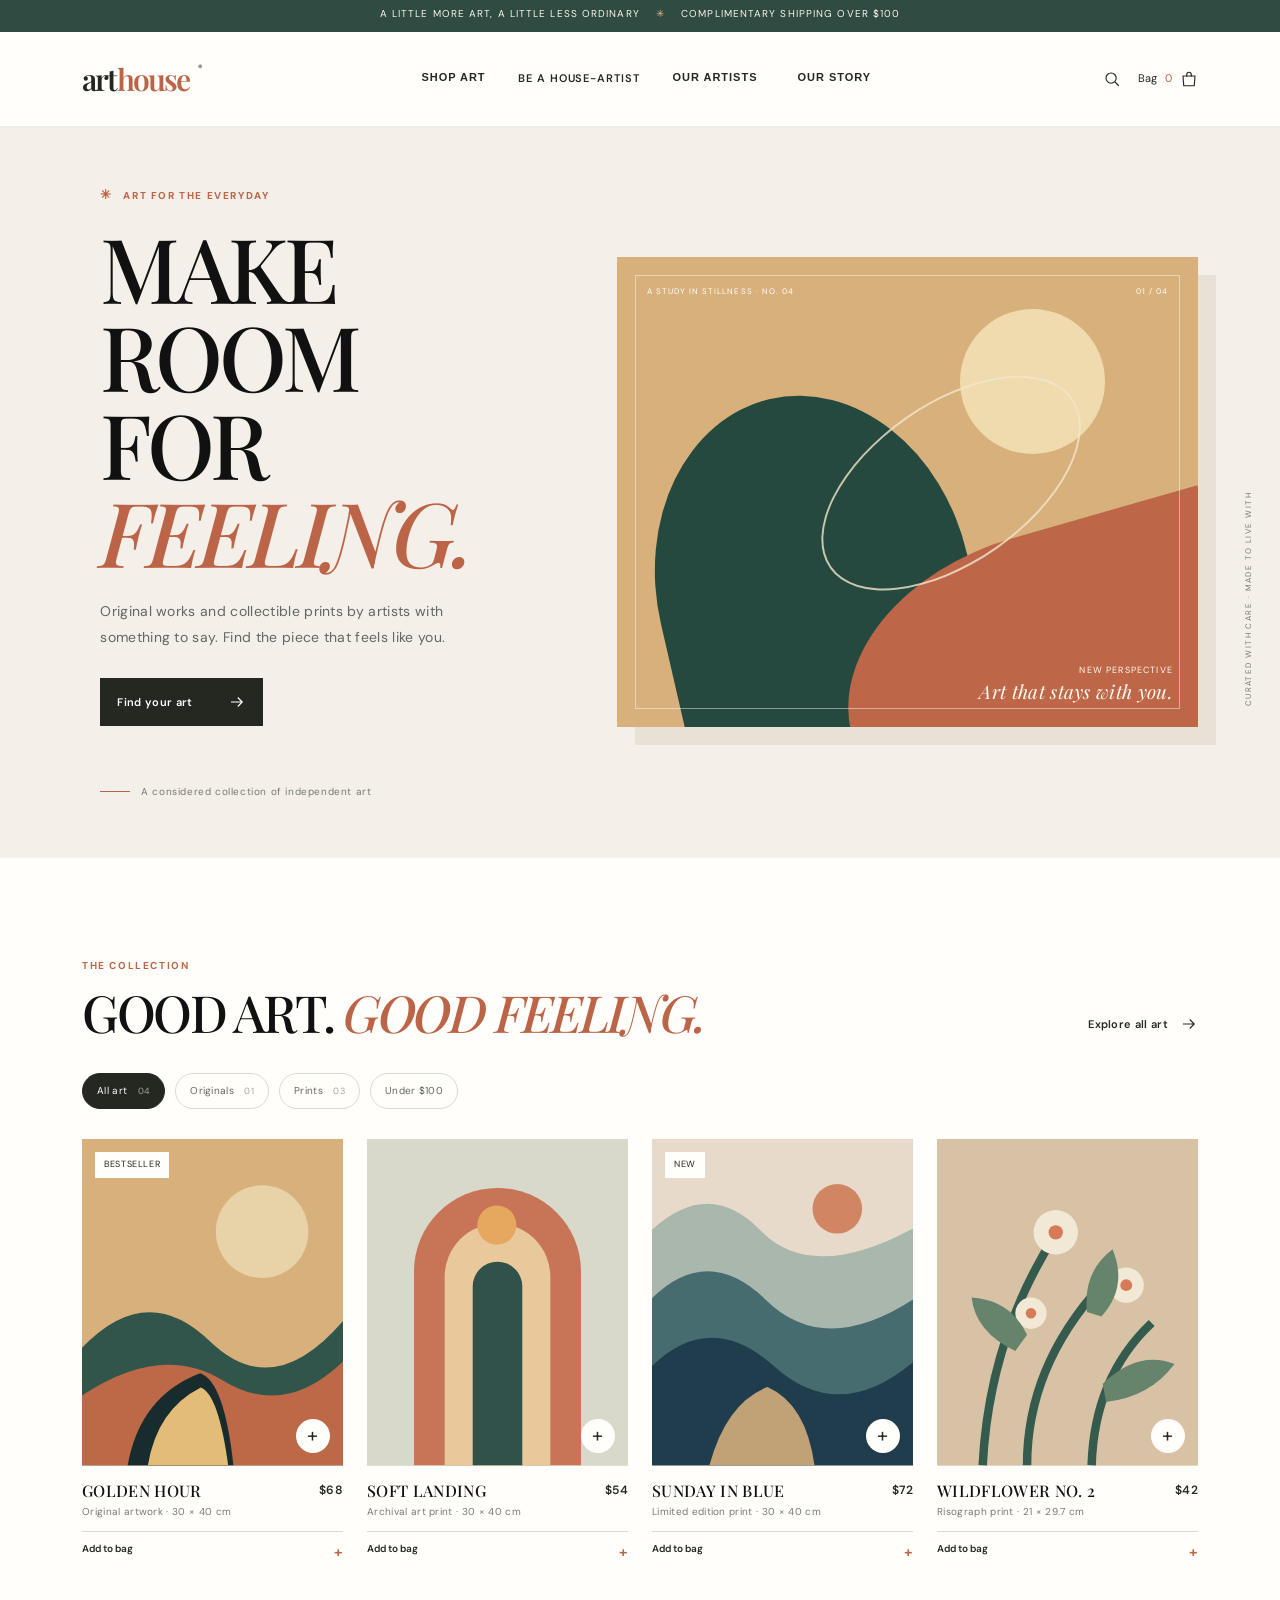
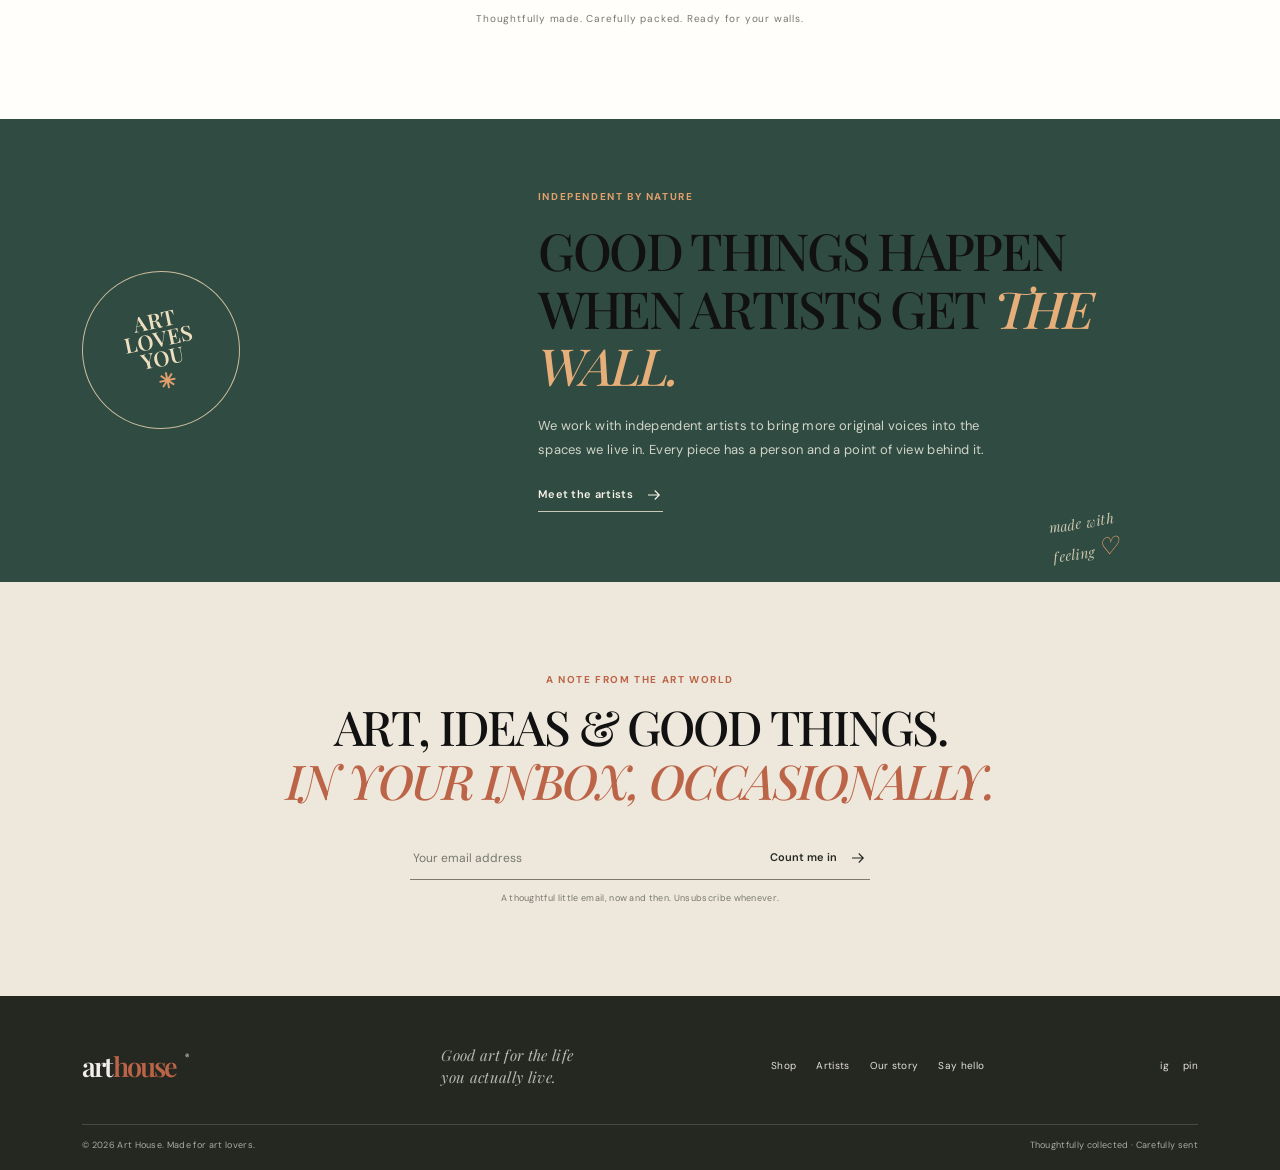
==== commit e9e9c295: "button changs" ====
--- a/index.html
+++ b/index.html
@@ -11,7 +11,7 @@
     <link href="https://fonts.googleapis.com/css2?family=DM+Sans:wght@400;500;600;700&family=Playfair+Display:ital,wght@0,500;0,600;0,700;1,500;1,600&display=swap" rel="stylesheet">
     <link href="https://cdn.jsdelivr.net/npm/bootstrap@5.3.3/dist/css/bootstrap.min.css" rel="stylesheet" crossorigin="anonymous">
     <link rel="stylesheet" href="https://cdn.jsdelivr.net/npm/swiper@9/swiper-bundle.min.css">
-    <link rel="stylesheet" href="styles.css?v=artist-nav-center-20261008">
+    <link rel="stylesheet" href="styles.css?v=button-underline-20261008b">
 </head>
 <body>
     <svg xmlns="http://www.w3.org/2000/svg" class="icon-definitions" aria-hidden="true">
--- a/styles.css
+++ b/styles.css
@@ -1384,3 +1384,35 @@
   .auth-page .auth-tabs { margin-bottom: 30px; }
   .auth-page .auth-description { margin-bottom: 25px; }
 }
+
+/* Shared left-to-right underline motion for text actions */
+.button-dark,
+.text-link,
+.newsletter-form button {
+  position: relative;
+}
+.button-dark::after,
+.text-link::after,
+.newsletter-form button::after {
+  position: absolute;
+  right: auto;
+  bottom: 5px;
+  left: 0;
+  width: 0;
+  height: 1px;
+  background: currentColor;
+  content: "";
+  transition: width 300ms ease;
+}
+.button-dark::after { left: 17px; background: rgba(255, 255, 255, .85); }
+.button-dark:hover::after,
+.button-dark:focus-visible::after { width: calc(100% - 34px); }
+.text-link { border-bottom-color: transparent; }
+.text-link:hover { border-bottom-color: transparent; }
+.text-link::after { bottom: -1px; background: var(--ah-rust); }
+.text-link:hover::after,
+.text-link:focus-visible::after { width: 100%; }
+.newsletter-form button::after { bottom: 2px; background: var(--ah-rust); }
+.newsletter-form button:hover::after,
+.newsletter-form button:focus-visible::after { width: 100%; }
+.site-header .nav-link:focus-visible::before { width: 100%; }
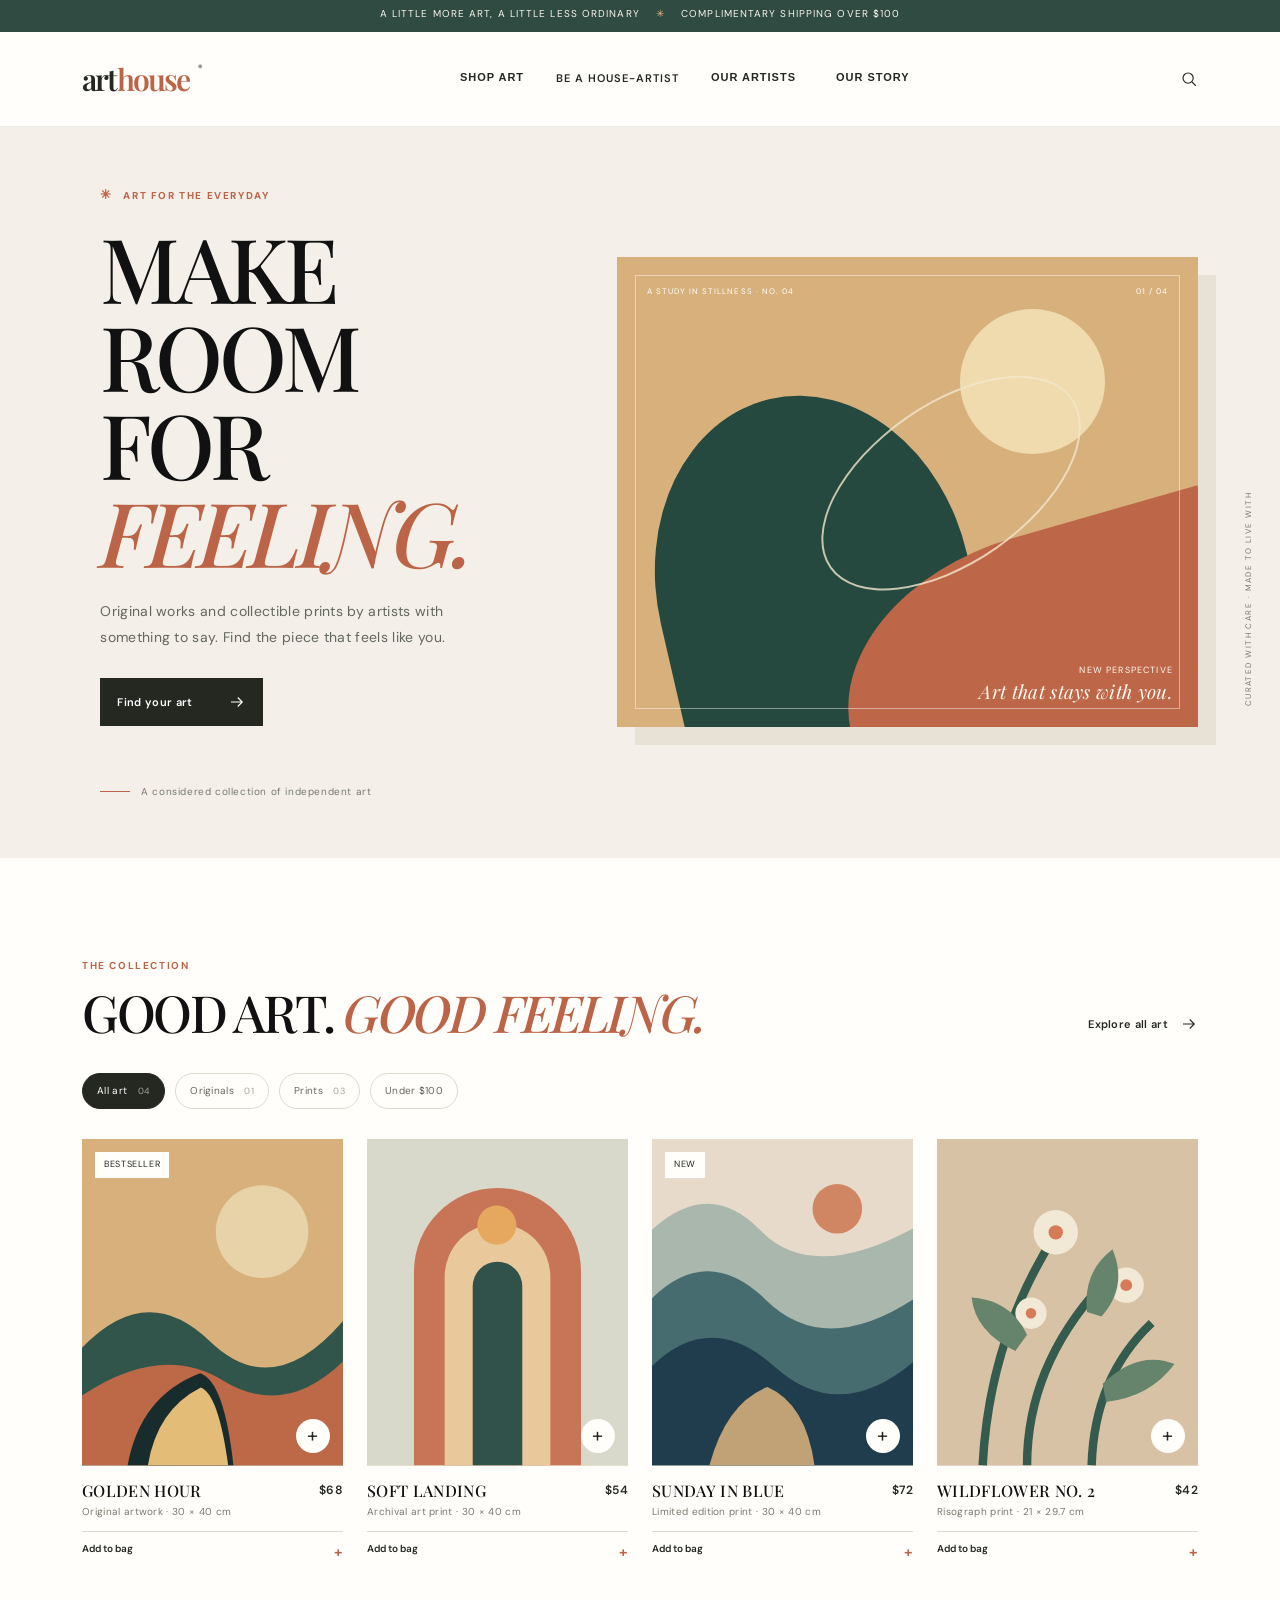
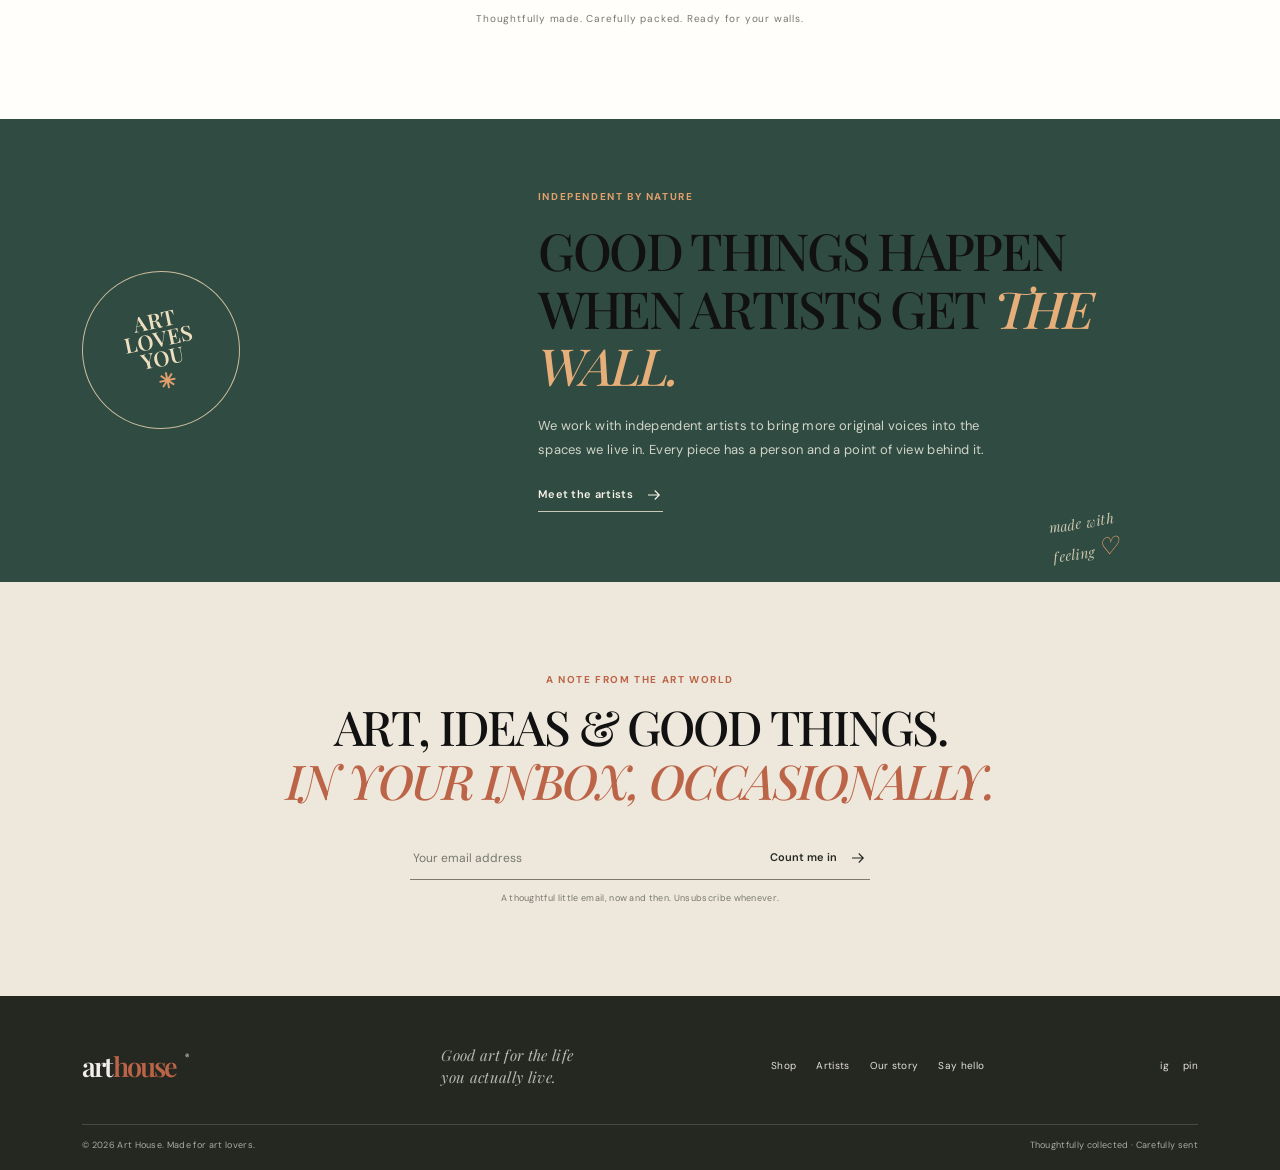
==== commit 9799d353: "Minor button changes and added a new button for password reset. Also, updated the .env file with new" ====
--- a/index.html
+++ b/index.html
@@ -11,7 +11,7 @@
     <link href="https://fonts.googleapis.com/css2?family=DM+Sans:wght@400;500;600;700&family=Playfair+Display:ital,wght@0,500;0,600;0,700;1,500;1,600&display=swap" rel="stylesheet">
     <link href="https://cdn.jsdelivr.net/npm/bootstrap@5.3.3/dist/css/bootstrap.min.css" rel="stylesheet" crossorigin="anonymous">
     <link rel="stylesheet" href="https://cdn.jsdelivr.net/npm/swiper@9/swiper-bundle.min.css">
-    <link rel="stylesheet" href="styles.css?v=button-underline-20261008b">
+    <link rel="stylesheet" href="styles.css?v=button-underline-20261008c">
 </head>
 <body>
     <svg xmlns="http://www.w3.org/2000/svg" class="icon-definitions" aria-hidden="true">
@@ -29,14 +29,13 @@
                 <button class="navbar-toggler" type="button" data-bs-toggle="collapse" data-bs-target="#mainNav" aria-controls="mainNav" aria-expanded="false" aria-label="Toggle navigation"><span class="navbar-toggler-icon"></span></button>
                 <div class="collapse navbar-collapse" id="mainNav">
                     <ul class="navbar-nav mx-auto">
-                        <li class="nav-item"><a class="nav-link" href="#shop">Shop art</a></li>
+                        <li class="nav-item"><a class="nav-link nav-link-ltr" href="login.html">Shop art</a></li>
                         <li class="nav-item"><a class="artist-cta" href="login.html">Be a house-artist</a></li>
-                        <li class="nav-item"><a class="nav-link" href="#artists">Our artists</a></li>
-                        <li class="nav-item"><a class="nav-link" href="#story">Our story</a></li>
+                        <li class="nav-item"><a class="nav-link nav-link-ltr" href="login.html">Our artists</a></li>
+                        <li class="nav-item"><button class="nav-link nav-link-ltr story-trigger" type="button" aria-controls="story-modal" aria-haspopup="dialog">Our story</button></li>
                     </ul>
                     <div class="nav-tools">
                         <button class="icon-button search-button" type="button" aria-label="Search artworks"><svg><use href="#icon-search"/></svg></button>
-                        <button class="icon-button bag-button" type="button" data-bs-toggle="offcanvas" data-bs-target="#offcanvasCart" aria-label="Open shopping bag">Bag <span class="bag-count">0</span><svg><use href="#icon-bag"/></svg></button>
                     </div>
                 </div>
             </div>
@@ -55,6 +54,19 @@
         </div>
     </div>
 
+    <div class="story-modal" id="story-modal" role="dialog" aria-modal="true" aria-labelledby="story-modal-title" hidden>
+        <div class="story-modal-backdrop" data-story-close></div>
+        <article class="story-modal-card" role="document">
+            <button class="story-modal-close" type="button" aria-label="Close Our story" data-story-close>×</button>
+            <p class="eyebrow">Our story</p>
+            <h2 id="story-modal-title">Art should feel<br><em>like coming home.</em></h2>
+            <p>We created Art House because finding meaningful art should feel personal, not overwhelming. The spaces we live in shape how we feel, and the right piece can bring warmth, curiosity, and a sense of belonging to an ordinary day.</p>
+            <p>Our goal is to make independent art easier to discover while giving artists a thoughtful place to be seen. Every work in the collection has a point of view behind it, and every purchase helps that creative voice keep going.</p>
+            <p>Art House is a small invitation to slow down, look closer, and make room for the things that move you.</p>
+            <a class="button-dark story-modal-action" href="login.html">Explore Art <svg><use href="#icon-arrow"/></svg></a>
+        </article>
+    </div>
+
     <div class="offcanvas offcanvas-end bag-panel" tabindex="-1" id="offcanvasCart" aria-labelledby="bagTitle">
         <div class="offcanvas-header"><div><p class="eyebrow mb-1">Your collection</p><h2 class="offcanvas-title" id="bagTitle">Your bag <span class="bag-count">0</span></h2></div><button type="button" class="btn-close" data-bs-dismiss="offcanvas" aria-label="Close"></button></div>
         <div class="offcanvas-body"><div class="bag-empty-art">✳</div><h3>Your bag is waiting for something lovely.</h3><p>Explore original work and limited edition prints from independent artists.</p><a class="button-dark" href="#shop" data-bs-dismiss="offcanvas">Explore the art <svg><use href="#icon-arrow"/></svg></a></div>
@@ -67,7 +79,7 @@
                     <p class="eyebrow"><span class="eyebrow-mark">✳</span> Art for the everyday</p>
                     <h1>Make room<br>for <em>feeling.</em></h1>
                     <p class="hero-description">Original works and collectible prints by artists with something to say. Find the piece that feels like you.</p>
-                    <a class="button-dark" href="#shop">Find your art <svg><use href="#icon-arrow"/></svg></a>
+                    <a class="button-dark" href="login.html">Find your art <svg><use href="#icon-arrow"/></svg></a>
                     <div class="hero-note"><span class="note-line"></span> A considered collection of independent art</div>
                 </div>
                 <div class="hero-art" aria-label="Abstract artwork in warm colors" role="img">
@@ -93,7 +105,7 @@
             </div>
         </section>
 
-        <section class="artist-section" id="artists"><div class="container artist-inner"><div class="artist-stamp">ART<br>LOVES<br>YOU <span>✳</span></div><div><p class="eyebrow">Independent by nature</p><h2>Good things happen<br>when artists get <em>the wall.</em></h2><p>We work with independent artists to bring more original voices into the spaces we live in. Every piece has a person and a point of view behind it.</p><a class="text-link" href="#story">Meet the artists <svg><use href="#icon-arrow"/></svg></a></div><div class="artist-scribble" aria-hidden="true">made with<br>feeling <span>♡</span></div></div></section>
+        <section class="artist-section" id="artists"><div class="container artist-inner"><div class="artist-stamp">ART<br>LOVES<br>YOU <span>✳</span></div><div><p class="eyebrow">Independent by nature</p><h2>Good things happen<br>when artists get <em>the wall.</em></h2><p>We work with independent artists to bring more original voices into the spaces we live in. Every piece has a person and a point of view behind it.</p><a class="text-link" href="login.html">Meet the artists <svg><use href="#icon-arrow"/></svg></a></div><div class="artist-scribble" aria-hidden="true">made with<br>feeling <span>♡</span></div></div></section>
 
         <section class="newsletter-section" id="story"><div class="container newsletter-inner"><p class="eyebrow">A note from the art world</p><h2>Art, ideas & good things.<br><em>In your inbox, occasionally.</em></h2><form class="newsletter-form"><label class="visually-hidden" for="emailAddress">Email address</label><input id="emailAddress" type="email" placeholder="Your email address" required><button type="submit">Count me in <svg><use href="#icon-arrow"/></svg></button></form><p class="newsletter-note">A thoughtful little email, now and then. Unsubscribe whenever.</p></div></section>
     </main>
@@ -154,6 +166,27 @@
           button.innerHTML = 'You’re on the list <span>✓</span>';
           this.querySelector('input').value = '';
         });
+        var storyModal = document.querySelector('#story-modal');
+        var storyTrigger = document.querySelector('.story-trigger');
+        var storyCloseButtons = document.querySelectorAll('[data-story-close]');
+        var storyReturnFocus;
+        function closeStoryModal() {
+          storyModal.hidden = true;
+          document.body.classList.remove('story-modal-open');
+          if (storyReturnFocus) storyReturnFocus.focus();
+        }
+        storyTrigger.addEventListener('click', function () {
+          storyReturnFocus = storyTrigger;
+          storyModal.hidden = false;
+          document.body.classList.add('story-modal-open');
+          storyModal.querySelector('.story-modal-close').focus();
+        });
+        storyCloseButtons.forEach(function (button) {
+          button.addEventListener('click', closeStoryModal);
+        });
+        document.addEventListener('keydown', function (event) {
+          if (event.key === 'Escape' && !storyModal.hidden) closeStoryModal();
+        });
       }());
     </script>
 </body>
--- a/styles.css
+++ b/styles.css
@@ -941,9 +941,29 @@
 .auth-field label { display:block; margin-bottom:8px; color:var(--ah-ink); font-size:13px; font-weight:600; }
 .auth-field input { box-sizing:border-box; width:100%; min-height:48px; padding:10px 12px; border:1px solid #aaa99e; border-radius:0; background:var(--ah-white); color:var(--ah-ink); font:16px "DM Sans",sans-serif; }
 .auth-field input:focus { outline:2px solid #304b42; outline-offset:2px; }
+.auth-password-wrap { position: relative; }
+.auth-password-wrap input { padding-right: 68px; }
+.password-visibility-toggle {
+  position: absolute;
+  top: 50%;
+  right: 12px;
+  padding: 4px 2px;
+  transform: translateY(-50%);
+  border: 0;
+  background: transparent;
+  color: #304b42;
+  font: 600 12px "DM Sans", sans-serif;
+  cursor: pointer;
+}
+.password-visibility-toggle:focus-visible { outline: 2px solid var(--ah-rust); outline-offset: 2px; }
 .auth-submit { width:100%; min-height:48px; justify-content:space-between; border:0; border-radius:0; font-family:inherit; font-size:14px; cursor:pointer; }
 .auth-submit:hover { transform:none; }
 .auth-submit:disabled { opacity:.6; cursor:not-allowed; }
+.forgot-password-toggle { margin-top: 5px; }
+.forgot-password-toggle:focus-visible { outline: 3px solid var(--ah-rust); outline-offset: 3px; }
+.forgot-password-panel { margin-top: 22px; }
+.forgot-password-panel h3 { margin-bottom: 8px; font: 22px "Playfair Display", serif; }
+.forgot-password-panel .auth-description { margin-bottom: 18px; }
 .auth-status { margin:14px 0 0; color:#62665d; font-size:13px; }
 .auth-status:empty { display:none; }
 .auth-switch { margin:24px 0 0; font-size:13px; color:#62665d; }
@@ -1416,3 +1436,63 @@
 .newsletter-form button:hover::after,
 .newsletter-form button:focus-visible::after { width: 100%; }
 .site-header .nav-link:focus-visible::before { width: 100%; }
+
+/* Keep the recovery toggle visually paired with the login action. */
+.auth-page .auth-password-wrap input { padding-right: 68px; }
+.auth-page .password-visibility-toggle { z-index: 1; }
+.auth-page .auth-card > button.forgot-password-toggle {
+  display: inline-flex;
+  width: 100%;
+  min-height: 52px;
+  margin: 5px 0 0;
+  padding: 0 18px;
+  border: 0;
+  border-radius: 0;
+  background: #242821;
+  color: #fff;
+  font: 600 14px "DM Sans", sans-serif;
+  letter-spacing: .03em;
+  text-align: left;
+  cursor: pointer;
+}
+.auth-page .auth-card > button.forgot-password-toggle:hover { background: #304b42; }
+.persona-onboarding { margin-bottom: 30px; }
+.persona-onboarding h2 { margin-bottom: 8px; }
+.persona-onboarding .auth-description { margin-bottom: 18px; }
+.persona-choices { display: grid; gap: 9px; margin: 0 0 18px; padding: 0; border: 0; }
+.persona-choice {
+  display: flex;
+  align-items: flex-start;
+  gap: 11px;
+  padding: 12px;
+  border: 1px solid #d7d4cc;
+  background: #fffefa;
+  cursor: pointer;
+  transition: border-color .18s ease, background .18s ease;
+}
+.persona-choice:has(input:checked) { border-color: #304b42; background: #f0f2ed; }
+.persona-choice input { flex: 0 0 auto; margin-top: 3px; accent-color: #304b42; }
+.persona-choice span { display: grid; gap: 3px; }
+.persona-choice strong { color: #242821; font-size: 13px; }
+.persona-choice small { color: #77796f; font-size: 11px; line-height: 1.45; }
+.persona-onboarding .auth-submit { margin-top: 0; }
+
+/* Keep server-rendered form errors visible on auth endpoints, too. */
+.auth-page .auth-status:not(:empty) {
+  margin: 16px 0 0;
+  padding: 12px 14px;
+  border-left: 3px solid var(--ah-rust);
+  background: #f7eee9;
+  color: #8c4732;
+  font-size: 13px;
+  line-height: 1.55;
+}
+
+/* Give the six-digit email code a clear, easy-to-scan input. */
+.verification-page #verification-code {
+  text-align: center;
+  font-size: 21px;
+  font-weight: 700;
+  letter-spacing: .32em;
+  font-variant-numeric: tabular-nums;
+}
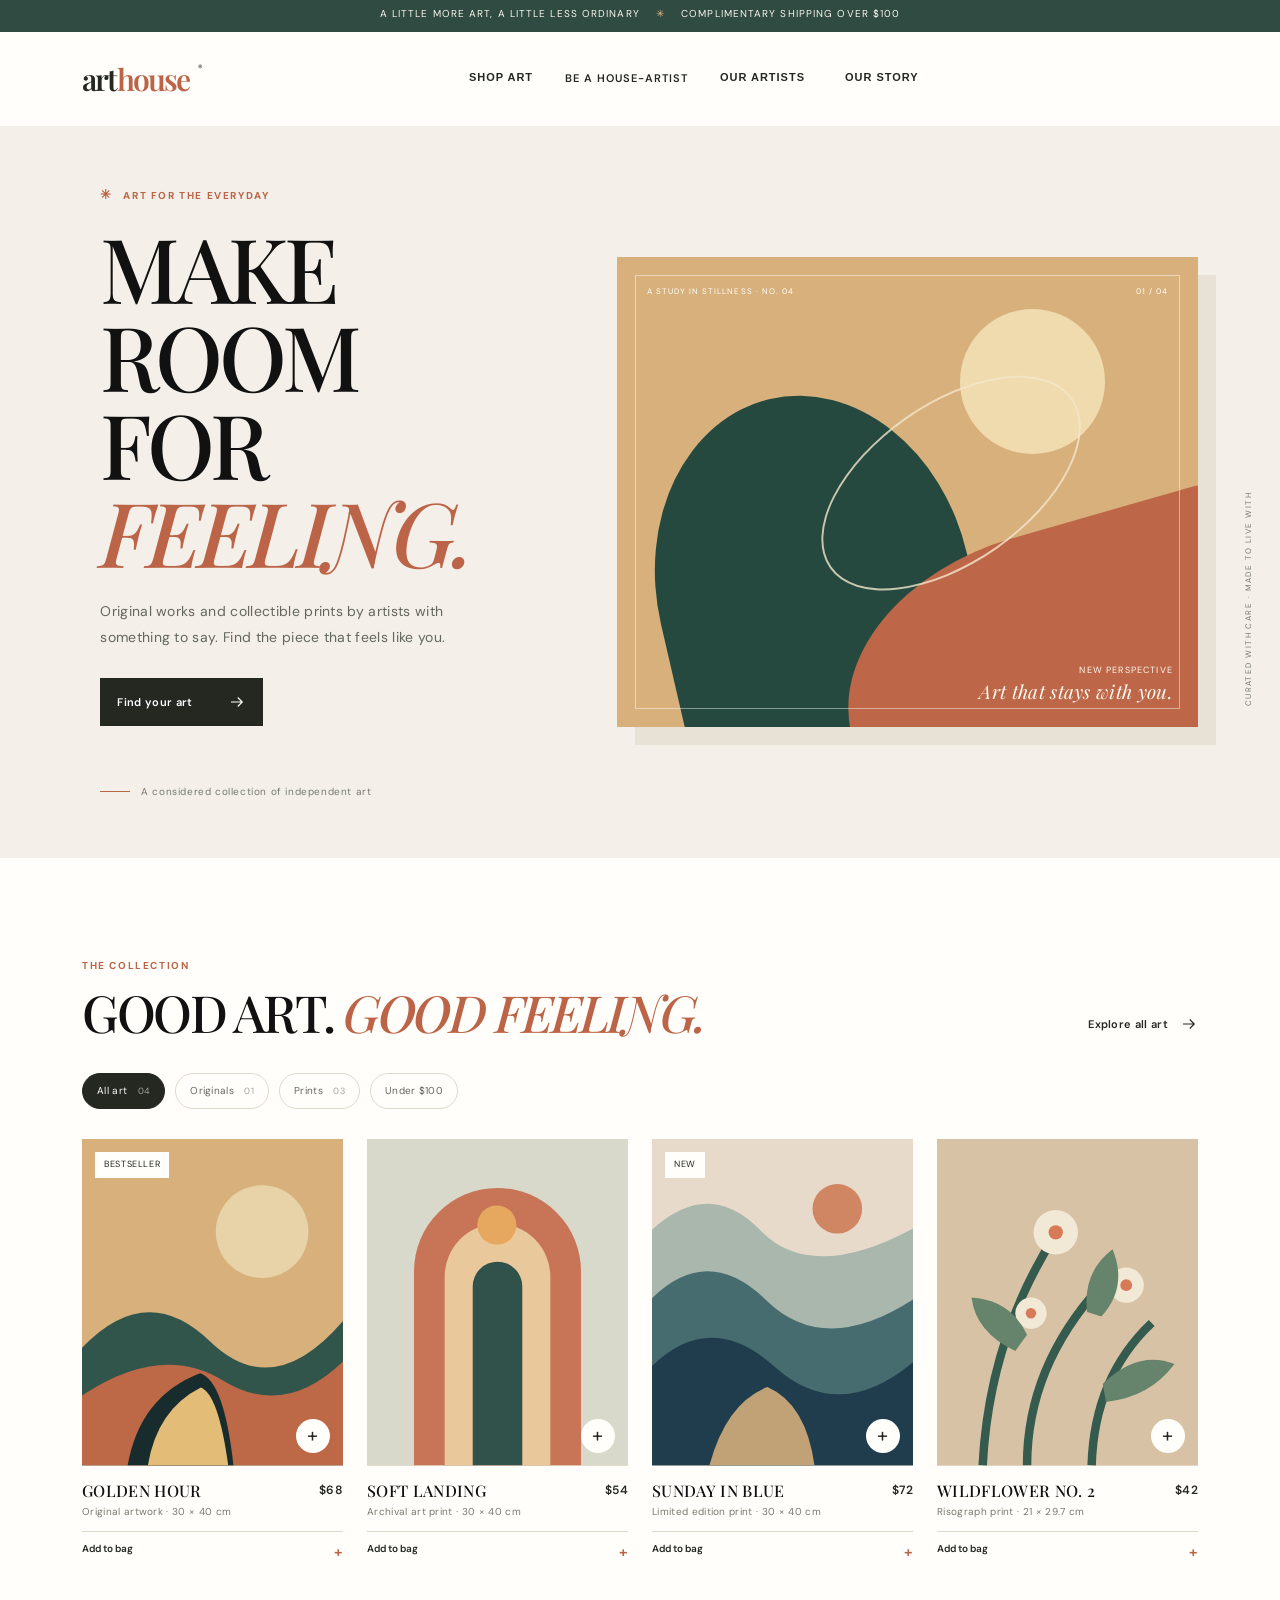
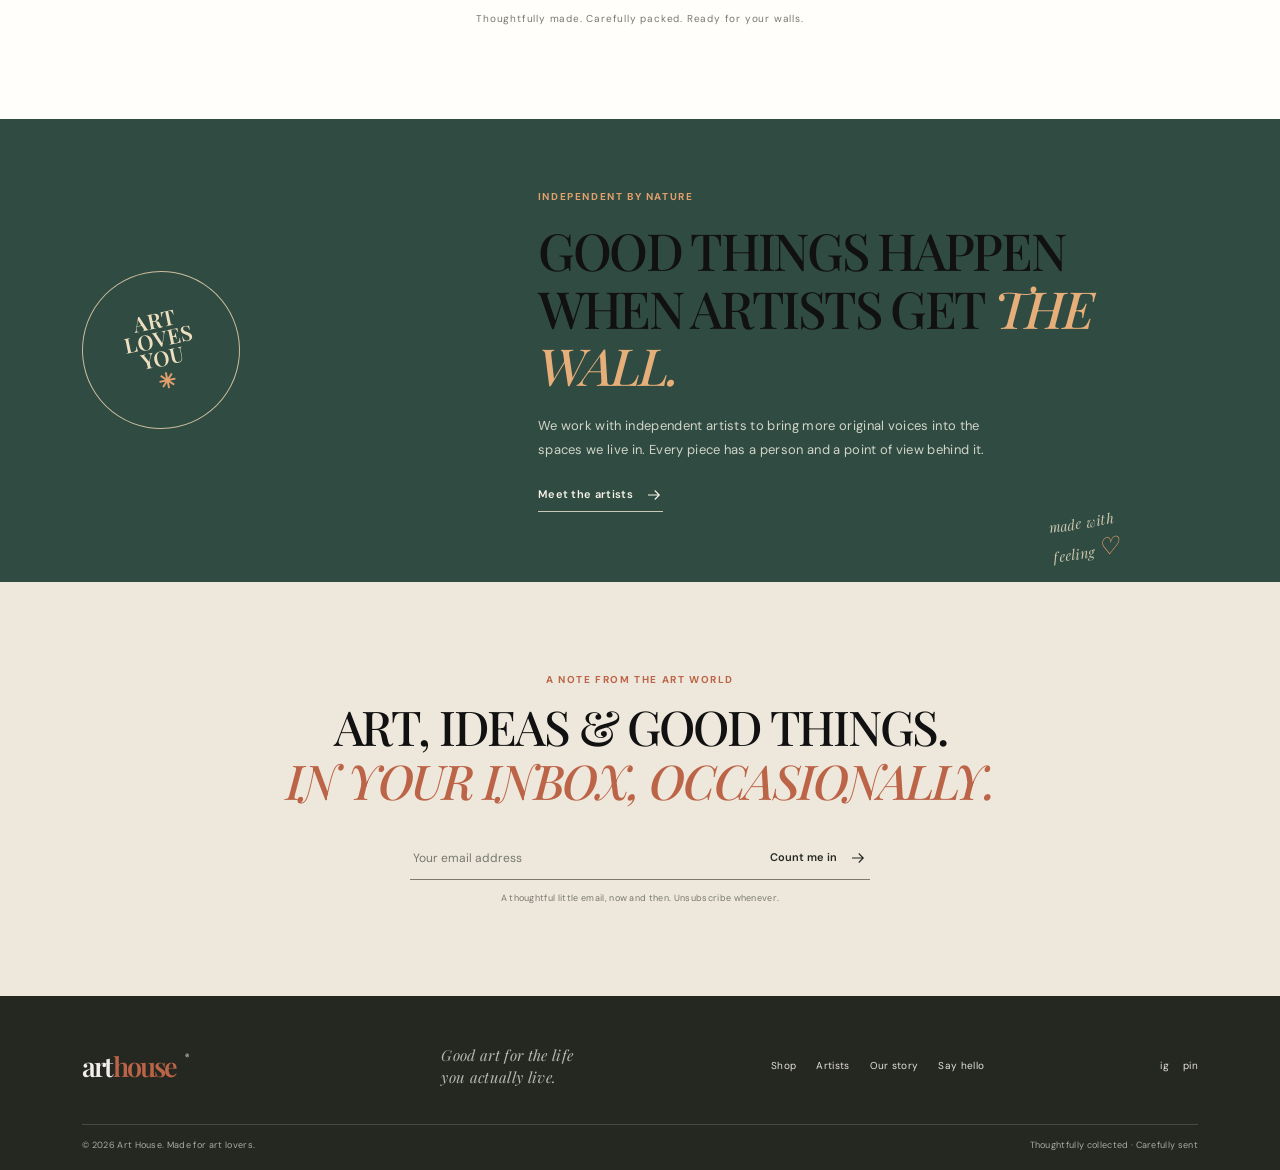
==== commit b4b49f33: "button removals" ====
--- a/index.html
+++ b/index.html
@@ -15,7 +15,6 @@
 </head>
 <body>
     <svg xmlns="http://www.w3.org/2000/svg" class="icon-definitions" aria-hidden="true">
-        <symbol id="icon-search" viewBox="0 0 24 24"><circle cx="10.8" cy="10.8" r="6.8"/><path d="m16 16 5 5"/></symbol>
         <symbol id="icon-bag" viewBox="0 0 24 24"><path d="M4 8h16l-1 13H5L4 8Z"/><path d="M9 9V6a3 3 0 0 1 6 0v3"/></symbol>
         <symbol id="icon-arrow" viewBox="0 0 24 24"><path d="M4 12h15m-6-6 6 6-6 6"/></symbol>
     </svg>
@@ -34,25 +33,10 @@
                         <li class="nav-item"><a class="nav-link nav-link-ltr" href="login.html">Our artists</a></li>
                         <li class="nav-item"><button class="nav-link nav-link-ltr story-trigger" type="button" aria-controls="story-modal" aria-haspopup="dialog">Our story</button></li>
                     </ul>
-                    <div class="nav-tools">
-                        <button class="icon-button search-button" type="button" aria-label="Search artworks"><svg><use href="#icon-search"/></svg></button>
-                    </div>
                 </div>
             </div>
         </nav>
     </header>
-
-    <div class="search-popup" role="dialog" aria-modal="true" aria-label="Search artworks">
-        <div class="search-popup-container">
-            <button type="button" class="search-popup-close" aria-label="Close search">×</button>
-            <p class="eyebrow">Find something you love</p>
-            <form class="search-form" role="search" action="#shop">
-                <input type="search" id="search-form" class="form-control" placeholder="Try ‘blue’, ‘prints’ or an artist" name="s">
-                <button type="submit" aria-label="Submit search"><svg><use href="#icon-search"/></svg></button>
-            </form>
-            <div class="search-suggestions"><span>Popular:</span> Abstract · Prints · Under $100</div>
-        </div>
-    </div>
 
     <div class="story-modal" id="story-modal" role="dialog" aria-modal="true" aria-labelledby="story-modal-title" hidden>
         <div class="story-modal-backdrop" data-story-close></div>
@@ -151,14 +135,8 @@
           chip.addEventListener('click', function () {
             activeFilter = chip.dataset.filter;
             chips.forEach(function (item) { item.classList.toggle('active', item === chip); });
-            filterArt(document.querySelector('#search-form').value);
+            filterArt('');
           });
-        });
-        document.querySelector('.search-form').addEventListener('submit', function (event) {
-          event.preventDefault();
-          filterArt(document.querySelector('#search-form').value);
-          document.querySelector('.search-popup').classList.remove('is-visible');
-          document.querySelector('#shop').scrollIntoView({ behavior: 'smooth' });
         });
         document.querySelector('.newsletter-form').addEventListener('submit', function (event) {
           event.preventDefault();
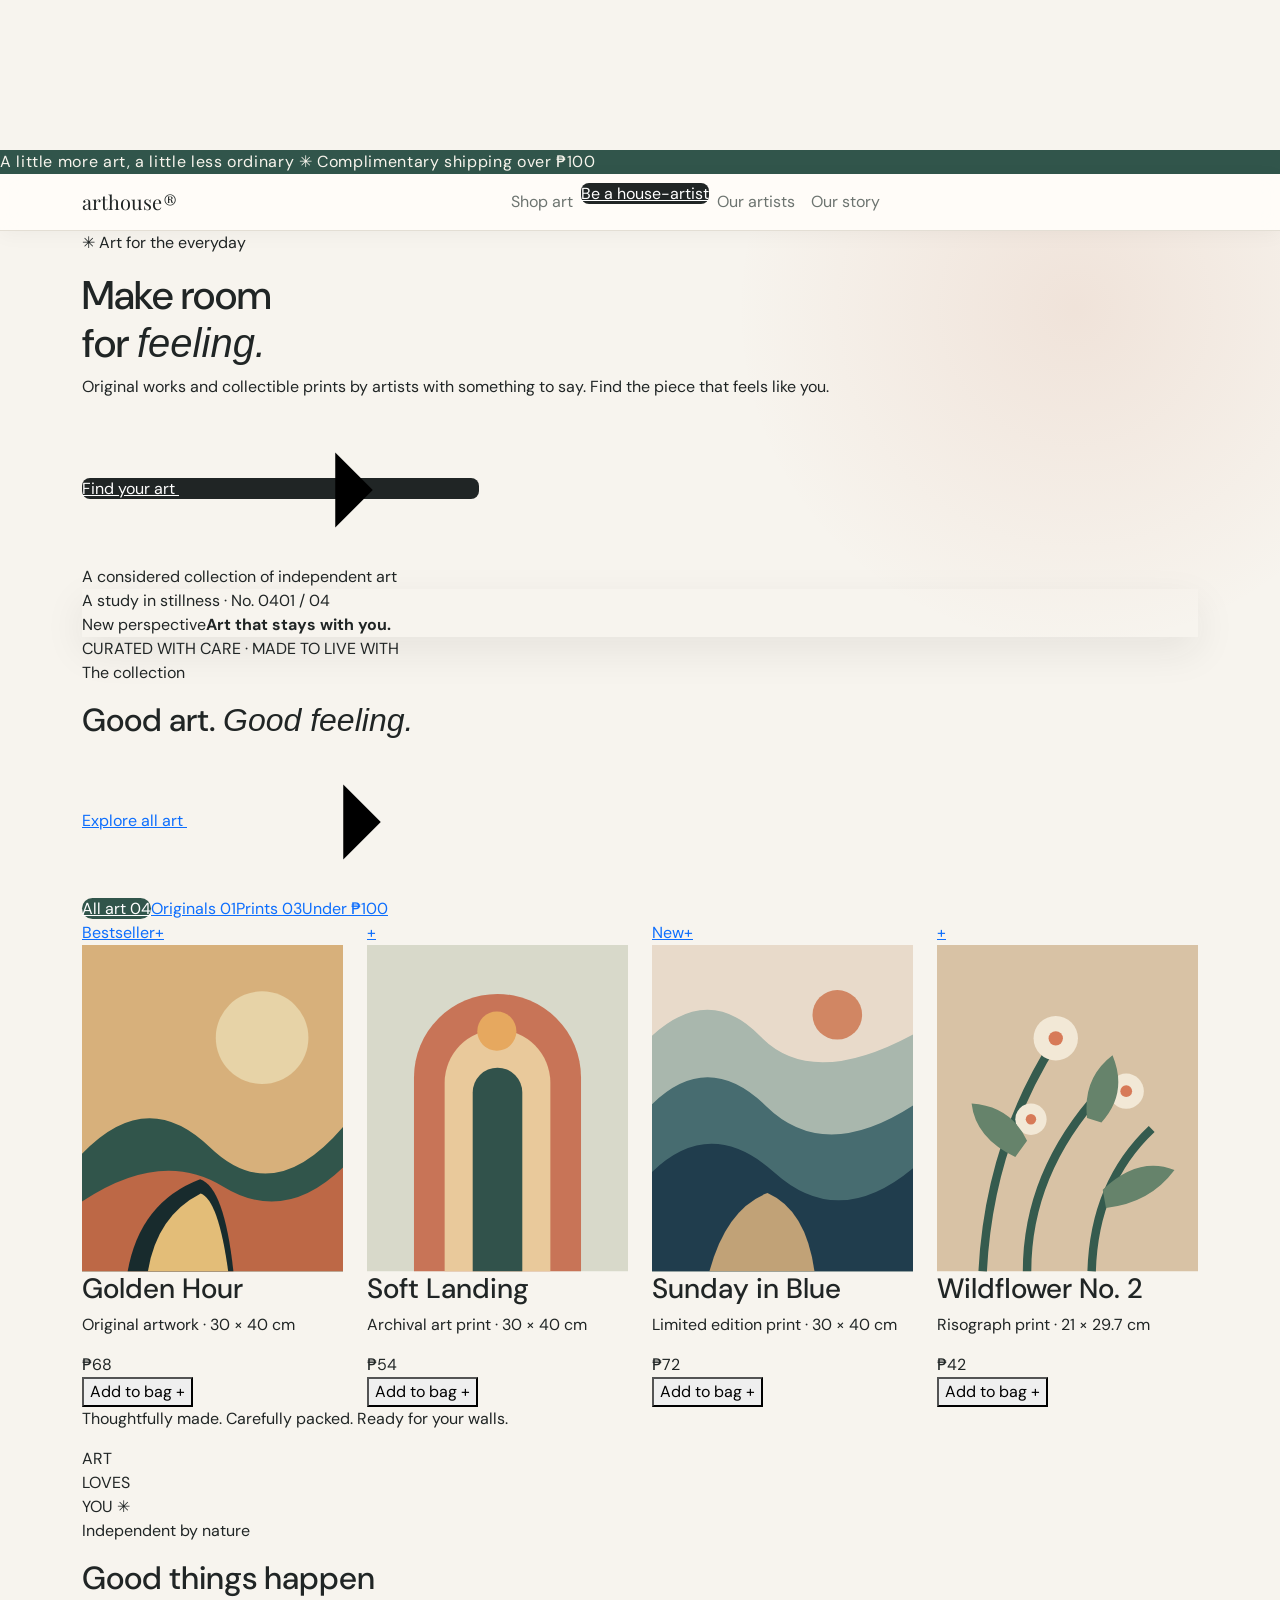
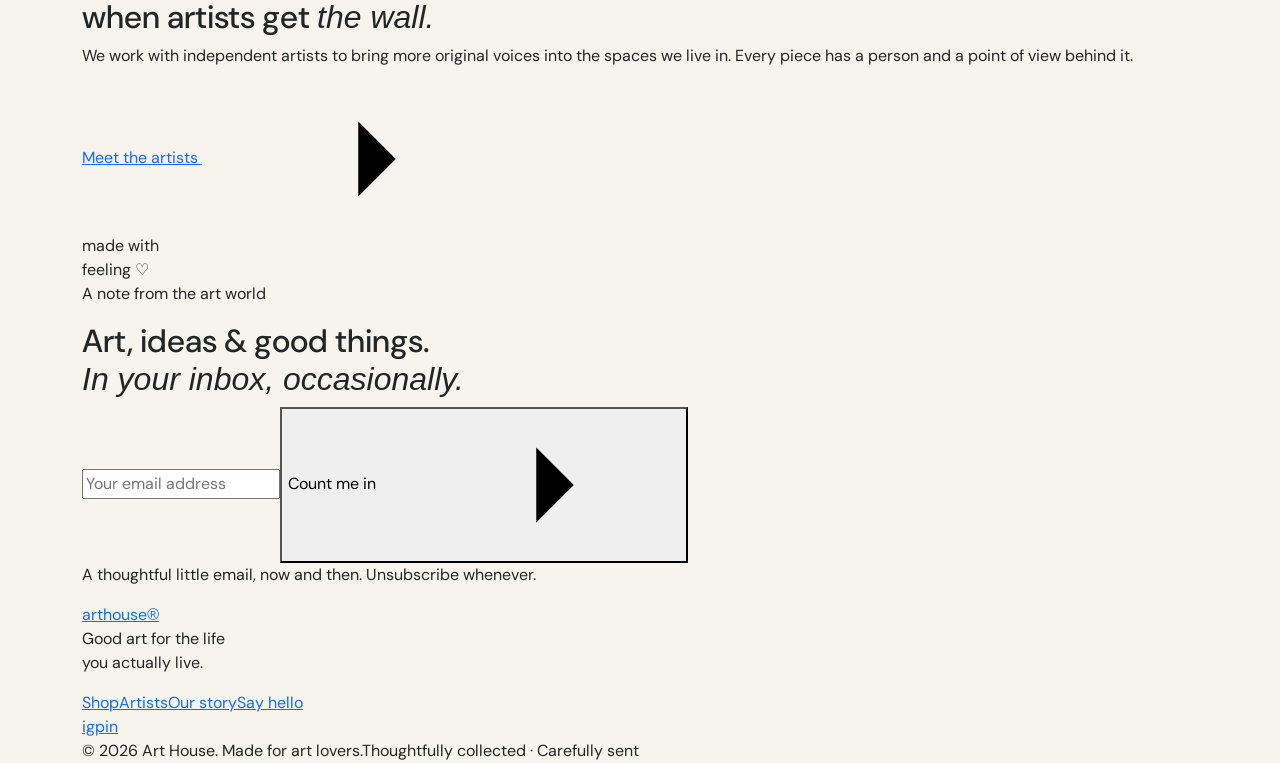
==== commit ec1b7a1b: "Final updates to the buyer and seller dashboards, including UI improvements and bug fixes." ====
--- a/index.html
+++ b/index.html
@@ -19,7 +19,7 @@
         <symbol id="icon-arrow" viewBox="0 0 24 24"><path d="M4 12h15m-6-6 6 6-6 6"/></symbol>
     </svg>
 
-    <div class="announcement">A little more art, a little less ordinary <span>✳</span> Complimentary shipping over $100</div>
+    <div class="announcement">A little more art, a little less ordinary <span>✳</span> Complimentary shipping over ₱100</div>
 
     <header class="site-header">
         <nav class="navbar navbar-expand-lg" aria-label="Main navigation">
@@ -78,12 +78,12 @@
         <section class="shop-section section-space" id="shop">
             <div class="container">
                 <div class="section-heading"><div><p class="eyebrow">The collection</p><h2>Good art. <em>Good feeling.</em></h2></div><a class="text-link" href="#artwork-grid">Explore all art <svg><use href="#icon-arrow"/></svg></a></div>
-                <div class="category-row" aria-label="Art categories"><a href="#artwork-grid" class="category-chip active" data-filter="all">All art <span>04</span></a><a href="#artwork-grid" class="category-chip" data-filter="original">Originals <span>01</span></a><a href="#artwork-grid" class="category-chip" data-filter="print">Prints <span>03</span></a><a href="#artwork-grid" class="category-chip" data-filter="under100">Under $100</a></div>
+                <div class="category-row" aria-label="Art categories"><a href="#artwork-grid" class="category-chip active" data-filter="all">All art <span>04</span></a><a href="#artwork-grid" class="category-chip" data-filter="original">Originals <span>01</span></a><a href="#artwork-grid" class="category-chip" data-filter="print">Prints <span>03</span></a><a href="#artwork-grid" class="category-chip" data-filter="under100">Under ₱100</a></div>
                 <div class="row g-4 artwork-grid" id="artwork-grid">
-                    <article class="col-12 col-sm-6 col-lg-3 artwork-card" data-art-kind="original" data-art-price="68"><a href="#artwork-grid" class="artwork-image canvas-one" aria-label="View Golden Hour artwork"><span class="artwork-badge">Bestseller</span><span class="artwork-add" aria-hidden="true">+</span><svg viewBox="0 0 400 500"><rect width="400" height="500" fill="#d7b07b"/><circle cx="276" cy="142" r="71" fill="#e7d3a7"/><path d="M0 320Q99 216 196 310T400 279V500H0Z" fill="#31554b"/><path d="M0 393Q122 312 216 370T400 341V500H0Z" fill="#bd6846"/><path d="M70 500q19-106 111-141 37 12 51 141" fill="#182b2d"/><path d="M101 500q14-85 81-119 27 10 42 119" fill="#e3bd78"/></svg></a><div class="artwork-meta"><div><h3>Golden Hour</h3><p>Original artwork · 30 × 40 cm</p></div><span>$68</span></div><button class="add-to-bag" data-name="Golden Hour" data-price="68">Add to bag <span>+</span></button></article>
-                    <article class="col-12 col-sm-6 col-lg-3 artwork-card" data-art-kind="print" data-art-price="54"><a href="#artwork-grid" class="artwork-image canvas-two" aria-label="View Soft Landing artwork"><span class="artwork-add" aria-hidden="true">+</span><svg viewBox="0 0 400 500"><rect width="400" height="500" fill="#d8d9ca"/><path d="M72 500V203a128 128 0 0 1 256 0v297Z" fill="#c87457"/><path d="M119 500V211a81 81 0 0 1 162 0v289Z" fill="#e9c99b"/><path d="M162 500V226a38 38 0 0 1 76 0v274Z" fill="#31524b"/><circle cx="199" cy="132" r="30" fill="#e6a85f"/></svg></a><div class="artwork-meta"><div><h3>Soft Landing</h3><p>Archival art print · 30 × 40 cm</p></div><span>$54</span></div><button class="add-to-bag" data-name="Soft Landing" data-price="54">Add to bag <span>+</span></button></article>
-                    <article class="col-12 col-sm-6 col-lg-3 artwork-card" data-art-kind="print" data-art-price="72"><a href="#artwork-grid" class="artwork-image canvas-three" aria-label="View Sunday in Blue artwork"><span class="artwork-badge">New</span><span class="artwork-add" aria-hidden="true">+</span><svg viewBox="0 0 400 500"><rect width="400" height="500" fill="#e8daca"/><path d="M0 139q88-80 166 1t234-3v363H0Z" fill="#a9b7ad"/><path d="M0 244q86-84 175 3t225-1v254H0Z" fill="#476c70"/><path d="M0 348q90-87 188 1t212-7v158H0Z" fill="#203d4d"/><circle cx="284" cy="107" r="38" fill="#d18663"/><path d="M88 500q26-96 89-120 59 26 72 120" fill="#c1a277"/></svg></a><div class="artwork-meta"><div><h3>Sunday in Blue</h3><p>Limited edition print · 30 × 40 cm</p></div><span>$72</span></div><button class="add-to-bag" data-name="Sunday in Blue" data-price="72">Add to bag <span>+</span></button></article>
-                    <article class="col-12 col-sm-6 col-lg-3 artwork-card" data-art-kind="print" data-art-price="42"><a href="#artwork-grid" class="artwork-image canvas-four" aria-label="View Wildflower No. 2 artwork"><span class="artwork-add" aria-hidden="true">+</span><svg viewBox="0 0 400 500"><rect width="400" height="500" fill="#d8c2a5"/><path d="M70 500q10-195 112-354m-44 354q0-151 113-275m-14 275q4-135 92-218" fill="none" stroke="#355b4e" stroke-width="13"/><g fill="#f2e8d6"><circle cx="182" cy="143" r="34"/><circle cx="290" cy="224" r="27"/><circle cx="144" cy="267" r="24"/></g><g fill="#d77a58"><circle cx="182" cy="143" r="11"/><circle cx="290" cy="224" r="9"/><circle cx="144" cy="267" r="8"/></g><path d="M120 325q-61-29-67-82 60 4 85 57m92-35q-7-61 39-96 24 58-17 103m2 103q55-52 110-30-38 51-105 58" fill="#66836b"/></svg></a><div class="artwork-meta"><div><h3>Wildflower No. 2</h3><p>Risograph print · 21 × 29.7 cm</p></div><span>$42</span></div><button class="add-to-bag" data-name="Wildflower No. 2" data-price="42">Add to bag <span>+</span></button></article>
+                    <article class="col-12 col-sm-6 col-lg-3 artwork-card" data-art-kind="original" data-art-price="68"><a href="#artwork-grid" class="artwork-image canvas-one" aria-label="View Golden Hour artwork"><span class="artwork-badge">Bestseller</span><span class="artwork-add" aria-hidden="true">+</span><svg viewBox="0 0 400 500"><rect width="400" height="500" fill="#d7b07b"/><circle cx="276" cy="142" r="71" fill="#e7d3a7"/><path d="M0 320Q99 216 196 310T400 279V500H0Z" fill="#31554b"/><path d="M0 393Q122 312 216 370T400 341V500H0Z" fill="#bd6846"/><path d="M70 500q19-106 111-141 37 12 51 141" fill="#182b2d"/><path d="M101 500q14-85 81-119 27 10 42 119" fill="#e3bd78"/></svg></a><div class="artwork-meta"><div><h3>Golden Hour</h3><p>Original artwork · 30 × 40 cm</p></div><span>₱68</span></div><button class="add-to-bag" data-name="Golden Hour" data-price="68">Add to bag <span>+</span></button></article>
+                    <article class="col-12 col-sm-6 col-lg-3 artwork-card" data-art-kind="print" data-art-price="54"><a href="#artwork-grid" class="artwork-image canvas-two" aria-label="View Soft Landing artwork"><span class="artwork-add" aria-hidden="true">+</span><svg viewBox="0 0 400 500"><rect width="400" height="500" fill="#d8d9ca"/><path d="M72 500V203a128 128 0 0 1 256 0v297Z" fill="#c87457"/><path d="M119 500V211a81 81 0 0 1 162 0v289Z" fill="#e9c99b"/><path d="M162 500V226a38 38 0 0 1 76 0v274Z" fill="#31524b"/><circle cx="199" cy="132" r="30" fill="#e6a85f"/></svg></a><div class="artwork-meta"><div><h3>Soft Landing</h3><p>Archival art print · 30 × 40 cm</p></div><span>₱54</span></div><button class="add-to-bag" data-name="Soft Landing" data-price="54">Add to bag <span>+</span></button></article>
+                    <article class="col-12 col-sm-6 col-lg-3 artwork-card" data-art-kind="print" data-art-price="72"><a href="#artwork-grid" class="artwork-image canvas-three" aria-label="View Sunday in Blue artwork"><span class="artwork-badge">New</span><span class="artwork-add" aria-hidden="true">+</span><svg viewBox="0 0 400 500"><rect width="400" height="500" fill="#e8daca"/><path d="M0 139q88-80 166 1t234-3v363H0Z" fill="#a9b7ad"/><path d="M0 244q86-84 175 3t225-1v254H0Z" fill="#476c70"/><path d="M0 348q90-87 188 1t212-7v158H0Z" fill="#203d4d"/><circle cx="284" cy="107" r="38" fill="#d18663"/><path d="M88 500q26-96 89-120 59 26 72 120" fill="#c1a277"/></svg></a><div class="artwork-meta"><div><h3>Sunday in Blue</h3><p>Limited edition print · 30 × 40 cm</p></div><span>₱72</span></div><button class="add-to-bag" data-name="Sunday in Blue" data-price="72">Add to bag <span>+</span></button></article>
+                    <article class="col-12 col-sm-6 col-lg-3 artwork-card" data-art-kind="print" data-art-price="42"><a href="#artwork-grid" class="artwork-image canvas-four" aria-label="View Wildflower No. 2 artwork"><span class="artwork-add" aria-hidden="true">+</span><svg viewBox="0 0 400 500"><rect width="400" height="500" fill="#d8c2a5"/><path d="M70 500q10-195 112-354m-44 354q0-151 113-275m-14 275q4-135 92-218" fill="none" stroke="#355b4e" stroke-width="13"/><g fill="#f2e8d6"><circle cx="182" cy="143" r="34"/><circle cx="290" cy="224" r="27"/><circle cx="144" cy="267" r="24"/></g><g fill="#d77a58"><circle cx="182" cy="143" r="11"/><circle cx="290" cy="224" r="9"/><circle cx="144" cy="267" r="8"/></g><path d="M120 325q-61-29-67-82 60 4 85 57m92-35q-7-61 39-96 24 58-17 103m2 103q55-52 110-30-38 51-105 58" fill="#66836b"/></svg></a><div class="artwork-meta"><div><h3>Wildflower No. 2</h3><p>Risograph print · 21 × 29.7 cm</p></div><span>₱42</span></div><button class="add-to-bag" data-name="Wildflower No. 2" data-price="42">Add to bag <span>+</span></button></article>
                 </div>
                 <p class="collection-footnote">Thoughtfully made. Carefully packed. Ready for your walls.</p>
             </div>
@@ -108,7 +108,7 @@
           document.querySelectorAll('.bag-count').forEach(function (el) { el.textContent = bag.length; });
           var body = document.querySelector('#offcanvasCart .offcanvas-body');
           if (!bag.length) return;
-          body.innerHTML = '<ul class="bag-items">' + bag.map(function (item) { return '<li><span>' + item.name + '</span><b>$' + item.price + '</b></li>'; }).join('') + '</ul><p class="bag-total">Subtotal <b>$' + bag.reduce(function (sum, item) { return sum + item.price; }, 0) + '</b></p><p class="bag-message">Checkout will be available when the store is connected.</p>';
+          body.innerHTML = '<ul class="bag-items">' + bag.map(function (item) { return '<li><span>' + item.name + '</span><b>₱' + item.price + '</b></li>'; }).join('') + '</ul><p class="bag-total">Subtotal <b>₱' + bag.reduce(function (sum, item) { return sum + item.price; }, 0) + '</b></p><p class="bag-message">Checkout will be available when the store is connected.</p>';
         }
         document.querySelectorAll('.add-to-bag').forEach(function (button) {
           button.addEventListener('click', function () {
--- a/styles.css
+++ b/styles.css
@@ -1,1498 +1,121 @@
-
 :root {
-  --primary-color: #111111;
-  --secondary-color: #F9F6F3;
-  --black-color: #111111;
-  --dark-color: #353535;
-  --primary-color-200: #E8F0F1;
-  --primary-color-400: #c4e9ed;
-  --gray-color: #777F81;
-  --light-color: #fdfdfd;
-
-  /* bootstrap color-scheme */
-  --bs-dark-rgb: 80, 80, 80;
-  --bs-gray-100: #EAE5DD;
-  --bs-gray-300: #DCDCDC;
-  --bs-body-color-rgb: 53, 53, 53;
-  --bs-primary-rgb: 209, 104, 6;
-  --bs-secondary-rgb: 249, 246, 243;
+    --ink: #202525;
+    --muted: #6d7470;
+    --paper: #f7f4ee;
+    --card: #fffdf9;
+    --line: #e3ded4;
+    --accent: #bd6846;
+    --green: #31554b;
+    --shadow: 0 14px 40px rgba(32, 37, 37, .08);
 }
 
-/* Fonts */
-:root {
-  --body-font: "Jost", sans-serif;
-  --heading-font: "Bodoni Moda", serif;
+* { box-sizing: border-box; }
+html { scroll-behavior: smooth; }
+html, body { max-width: 100%; overflow-x: hidden; }
+body { margin: 0; background: var(--paper); color: var(--ink); font-family: "DM Sans", Arial, sans-serif; }
+img, svg, video, canvas { max-width: 100%; height: auto; }
+input, textarea, select, button { max-width: 100%; }
+a { transition: color .25s ease, opacity .25s ease, transform .25s ease; }
+button, .button-dark, .artist-cta, .add-to-bag, .category-chip, input, textarea, select {
+    transition: background-color .25s ease, border-color .25s ease, color .25s ease,
+        box-shadow .25s ease, transform .25s ease, opacity .25s ease;
 }
-
-/*----------------------------------------------*/
-/* 2 GENERAL TYPOGRAPHY
-  /*----------------------------------------------*/
-
-/* 2.1 General Styles
-  /*----------------------------------------------*/
-*,
-*::before,
-*::after {
-  -webkit-box-sizing: border-box;
-  -moz-box-sizing: border-box;
-  box-sizing: border-box;
+button, .button-dark, .artist-cta, .add-to-bag, .category-chip {
+    position: relative;
 }
-
-html {
-  box-sizing: border-box;
+button::after, .button-dark::after, .artist-cta::after, .add-to-bag::after, .category-chip::after {
+    position: absolute;
+    right: 14px;
+    bottom: 7px;
+    left: 14px;
+    height: 2px;
+    border-radius: 999px;
+    background: currentColor;
+    content: "";
+    opacity: 0;
+    transform: scaleX(0);
+    transition: opacity .25s ease, transform .25s ease;
 }
-
-body {
-  font-family: var(--body-font);
-  font-size: 16px;
-  font-weight: 400;
-  line-height: 164%;
-  letter-spacing: 0.32px;
-  color: var(--dark-color);
-  margin: 0;
+button:not(:disabled):hover::after, button:not(:disabled):focus-visible::after,
+.button-dark:hover::after, .button-dark:focus-visible::after,
+.artist-cta:hover::after, .artist-cta:focus-visible::after,
+.add-to-bag:hover::after, .add-to-bag:focus-visible::after,
+.category-chip:hover::after, .category-chip:focus-visible::after {
+    opacity: .9;
+    transform: scaleX(1);
 }
-
-a {
-  color: inherit;
-  text-decoration: none;
-  transition: 0.3s ease-in-out;
+button:not(:disabled), .button-dark, .artist-cta, .add-to-bag, .category-chip { cursor: pointer; }
+button:not(:disabled):hover, .button-dark:hover, .artist-cta:hover, .add-to-bag:hover {
+    transform: translateY(-2px);
+    box-shadow: 0 8px 18px rgba(32, 37, 37, .14);
 }
-
-a:hover {
-  color: var(--primary-color);
+button:not(:disabled):active, .button-dark:active, .artist-cta:active, .add-to-bag:active {
+    transform: translateY(0) scale(.98);
 }
-
-
-/* 2.2 Background Color
-/*----------------------------------------------*/
-.bg-light {
-  background-color: var(--light-color) !important;
+button:focus-visible, a:focus-visible, input:focus-visible, textarea:focus-visible, select:focus-visible {
+    outline: 3px solid rgba(189, 104, 70, .3);
+    outline-offset: 3px;
 }
-
-.bg-primary {
-  background-color: var(--primary-color) !important;
+.announcement { background: var(--green); color: #f8f5ed; letter-spacing: .04em; }
+.site-header { background: rgba(255, 253, 249, .9); border-bottom: 1px solid var(--line); box-shadow: 0 4px 20px rgba(32, 37, 37, .04); backdrop-filter: blur(12px); }
+.navbar-brand { color: var(--ink); font-family: "Playfair Display", Georgia, serif; }
+.navbar-brand:hover { color: var(--accent); }
+.nav-link, .auth-back { color: var(--muted); }
+.nav-link:hover, .auth-back:hover { color: var(--accent); }
+.artist-cta, .button-dark { background: var(--ink); border: 0; border-radius: 8px; color: #fff; }
+.artist-cta:hover, .button-dark:hover { background: var(--green); color: #fff; }
+.hero-section { background: radial-gradient(circle at 84% 18%, rgba(189, 104, 70, .12), transparent 30%), var(--paper); }
+.hero-art, .auth-art { box-shadow: var(--shadow); }
+.section-heading h2, h1, h2, h3 { color: var(--ink); }
+.artwork-card { border-radius: 12px; }
+.artwork-card:hover { transform: translateY(-5px); }
+.artwork-image { overflow: hidden; border-radius: 10px; }
+.artwork-image svg { transition: transform .5s ease; }
+.artwork-card:hover .artwork-image svg { transform: scale(1.04); }
+.category-chip { border-radius: 999px; }
+.category-chip:hover, .category-chip.active { background: var(--green); color: #fff; }
+.auth-page { min-height: 100vh; background: radial-gradient(circle at 15% 20%, rgba(189,104,70,.1), transparent 28%), var(--paper); }
+.auth-card { border: 1px solid var(--line); border-radius: 16px; box-shadow: var(--shadow); background: rgba(255,253,249,.94); }
+.auth-tabs a[aria-current="page"] { color: var(--accent); border-color: var(--accent); }
+.auth-field input, .auth-field textarea, .profile-form input, .profile-form textarea {
+    border: 1px solid var(--line); border-radius: 8px; background: #fff;
 }
-
-.bg-gray {
-  background-color: var(--bs-gray-100) !important;
+.auth-field input:focus, .profile-form input:focus, .profile-form textarea:focus {
+    border-color: var(--accent); box-shadow: 0 0 0 4px rgba(189,104,70,.12); outline: 0;
 }
-
-/*--------------------------------------------------------------
-  /** 2.3 Section
-  --------------------------------------------------------------*/
-/* - Section Padding
-  --------------------------------------------------------------*/
-.padding-small {
-  padding-top: 5em;
-  padding-bottom: 5em;
+.auth-status.error, .profile-status.error { color: #8a422b; }
+.auth-status.success, .profile-status.success { color: var(--green); }
+.auth-footer { color: var(--muted); }
+.story-modal-card { border: 1px solid var(--line); border-radius: 16px; box-shadow: 0 24px 70px rgba(32,37,37,.2); }
+.story-modal-action { border-radius: 8px; }
+.bag-panel { background: var(--card); }
+.auth-layout { display: grid; grid-template-columns: minmax(0, 1fr) minmax(320px, 520px); gap: clamp(28px, 7vw, 96px); align-items: center; padding-top: 48px; padding-bottom: 48px; }
+.auth-intro, .auth-card, .hero-copy, .hero-art { min-width: 0; }
+.auth-card { padding: clamp(22px, 4vw, 42px); }
+.auth-nav { min-height: 70px; display: flex; align-items: center; justify-content: space-between; gap: 18px; }
+.auth-back { white-space: normal; text-align: right; }
+.auth-form, .profile-form { min-width: 0; }
+.auth-field input, .auth-field textarea, .profile-form input, .profile-form textarea { width: 100%; min-width: 0; }
+.story-modal { padding: 16px; }
+.story-modal-card { width: min(680px, 100%); max-height: 90vh; overflow-y: auto; }
+@media (prefers-reduced-motion: reduce) {
+    *, *::before, *::after { animation-duration: .01ms !important; transition-duration: .01ms !important; scroll-behavior: auto !important; }
 }
-
-.padding-medium {
-  padding-top: 10em;
-  padding-bottom: 10em;
+@media (max-width: 900px) {
+    .auth-layout { grid-template-columns: 1fr; max-width: 680px; }
+    .auth-intro { text-align: center; }
+    .auth-art { max-width: 460px; margin: 0 auto; }
 }
-
-.padding-large {
-  padding-top: 12em;
-  padding-bottom: 12em;
+@media (max-width: 576px) {
+    .announcement { padding: 8px 14px; font-size: 11px; text-align: center; line-height: 1.35; }
+    .auth-nav { min-height: 60px; padding-left: 0; padding-right: 0; }
+    .navbar-brand { font-size: 22px; }
+    .auth-back { font-size: 12px; }
+    .auth-layout { padding-top: 26px; padding-bottom: 28px; }
+    .auth-card { border-radius: 12px; padding: 20px 16px; }
+    .auth-intro h1 { font-size: clamp(34px, 12vw, 50px); }
+    .auth-intro > p:not(.eyebrow), .auth-quote { font-size: 14px; }
+    .auth-tabs { gap: 12px; }
+    .auth-submit, .danger-button { width: 100%; }
+    .story-modal-card { padding: 24px 18px; }
 }
-
-
-@media (max-width: 768px) {
-  .padding-side {
-    padding-left: 2rem;
-    padding-right: 2rem;
-  }
-
-  .padding-large {
-    padding-top: 15em;
-  }
-}
-
-/* - Section Margin
-  --------------------------------------------------------------*/
-.margin-small {
-  margin-top: 8.125em;
-  margin-bottom: 8.125em;
-}
-
-.margin-medium {
-  margin-top: 10em;
-  margin-bottom: 10em;
-}
-
-.margin-large {
-  margin-top: 12em;
-  margin-bottom: 12em;
-}
-
-
-/* - Section Title
-  --------------------------------------------------------------*/
-h1,
-h2,
-h3,
-h4,
-h5,
-h6 {
-  color: var(--black-color);
-  font-family: var(--heading-font);
-  text-transform: uppercase;
-  font-weight: 400;
-}
-
-.secondary-font {
-  font-family: var(--body-font);
-  letter-spacing: 0.2rem;
-}
-.breadcrumb {
-  --bs-breadcrumb-divider-color: var(--light-color);
-  --bs-breadcrumb-item-active-color: var(--light-color);
-}
-
-
-/*--------------------------------------------------------------
-  /** 2.4 Buttons
-  --------------------------------------------------------------*/
-
-  /* - Button
-  --------------------------------------------------------------*/
-  .btn {
-  --bs-btn-padding-x: 2.5rem;
-  --bs-btn-padding-y: 0.6rem;
-  --bs-btn-font-size: 14px;
-  --bs-btn-font-weight: 400;
-  border-radius: 0;
-  text-transform: uppercase;
-  transition: all 0.4s ease-in-out;
-  letter-spacing: 0.1rem;
-}
-
-  /* - Button Hover Effect
-  --------------------------------------------------------------*/
-.btn1 {
-  border: none;
-  transition: 0.5s ease-in-out;
-  font-family: "Jost", sans-serif;
-  font-size: 14px;
-  font-weight: 500;
-  letter-spacing: 3px;
-  text-transform: uppercase;
-  background: none;
-  width: fit-content;
-  position: relative;
-  padding-bottom: 2px;
-  margin: 0;
-}
-
-.btn1::after {
-  content: "";
-  width: 0;
-  height: 2px;
-  background: rgb(128, 127, 127);
-  transition: 0.3s ease-in-out;
-  position: absolute;
-  left: 0;
-  bottom: 0;
-}
-
-.btn1:hover::after {
-  width: 100%;
-}
-
-/*--------------------------------------------------------------
-  /** 3.CONTENT ELEMENTS
-  --------------------------------------------------------------*/
-
-/* Dropdown
-  ------------------------------------------------------------- */
-.dropdown-item {
-  color: var(--dark-color);
-  text-transform: capitalize;
-}
-
-.dropdown-item.active,
-.dropdown-item:hover,
-.dropdown-item:active {
-  color: var(--dark-color);
-  background-color: var(--secondary-color);
-}
-
-/* Form
-  ------------------------------------------------------------- */
-.form-control:focus,
-.form-select:focus {
-  border-color: var(--dark-color);
-  outline: 0;
-  box-shadow: none;
-}
-
-input,
-select,
-textarea {
-  border-color: var(--dark-color);
-  outline: 0;
-  box-shadow: none;
-}
-
-select:focus {
-  box-shadow: none;
-}
-
-/* Display
-  ------------------------------------------------------------- */
-@media (min-width: 1200px) {
-  .display-1 {
-    font-size: 8rem;
-  }
-}
-
-/* Svg Color
-  ------------------------------------------------------------- */
-svg.light-color {
-  color: var(--light-color);
-}
-
-svg.dark-color {
-  color: var(--dark-color);
-}
-
-svg.primary-color {
-  color: var(--primary-color);
-}
-
-/* Swiper
-------------------------------------------------------------- */
-
-/* new arrival */
-.main-slider-button-next.swiper-button-disabled,
-.main-slider-button-prev.swiper-button-disabled {
-  opacity: .35;
-  cursor: auto;
-  pointer-events: none;
-}
-
-.swiper-horizontal>.swiper-pagination-bullets .swiper-pagination-bullet,
-.swiper-pagination-horizontal.swiper-pagination-bullets .swiper-pagination-bullet {
-  margin: 0 8px;
-}
-
-.testimonial-pagination .swiper-pagination-bullet,
-.new-arrival-pagination .swiper-pagination-bullet {
-  width: 12px;
-  height: 12px;
-  background-color: var(--primary-color);
-}
-
-.testimonial-pagination .swiper-pagination-bullet-active,
-.new-arrival-pagination .swiper-pagination-bullet-active {
-  background-color: var(--primary-color);
-}
-
-
-/* modal video override
-------------------------------------------------------------- */
-.modal-dialog {
-  max-width: 800px;
-  margin: auto;
-  height: 100vh;
-  display: flex;
-  align-items: center;
-}
-
-.modal-content {
-  padding: 0;
-  background-color: #f5f3ef;
-  border: none;
-  border-radius: 0
-}
-
-
-/** Search Popup
---------------------------------------------------------------*/
-.search-popup {
-  background-color: #fff;
-  position: fixed;
-  left: 0;
-  top: 0;
-  width: 100%;
-  height: 100%;
-  opacity: 0;
-  visibility: hidden;
-  z-index: 9999;
-  -webkit-transition: opacity 0.3s 0s, visibility 0s 0.3s;
-  -moz-transition: opacity 0.3s 0s, visibility 0s 0.3s;
-  transition: opacity 0.3s 0s, visibility 0s 0.3s;
-}
-
-.search-popup.is-visible {
-  opacity: 1;
-  visibility: visible;
-  cursor: -webkit-image-set(url("data:image/svg+xml;charset=utf8,%3Csvg xmlns='http://www.w3.org/2000/svg' width='20' height='20' viewBox='0 0 20 20'%3E%3Cpath fill='%23FFF' d='M20 1l-1-1-9 9-9-9-1 1 9 9-9 9 1 1 9-9 9 9 1-1-9-9'/%3E%3C/svg%3E") 1x, url("data:image/svg+xml;charset=utf8,%3Csvg xmlns='http://www.w3.org/2000/svg' width='20' height='20' viewBox='0 0 20 20'%3E%3Cpath fill='%23000' d='M20 1l-1-1-9 9-9-9-1 1 9 9-9 9 1 1 9-9 9 9 1-1-9-9'/%3E%3C/svg%3E") 2x), pointer;
-  cursor: url("data:image/svg+xml;charset=utf8,%3Csvg xmlns='http://www.w3.org/2000/svg' width='20' height='20' viewBox='0 0 20 20'%3E%3Cpath fill='%23000' d='M20 1l-1-1-9 9-9-9-1 1 9 9-9 9 1 1 9-9 9 9 1-1-9-9'/%3E%3C/svg%3E"), pointer;
-  -webkit-transition: opacity 0.3s 0s, visibility 0s 0s;
-  -moz-transition: opacity 0.3s 0s, visibility 0s 0s;
-  transition: opacity 0.3s 0s, visibility 0s 0s;
-}
-
-.search-popup-container {
-  background-color: transparent;
-  position: relative;
-  top: 50%;
-  margin: 0 auto;
-  padding: 0;
-  width: 90%;
-  max-width: 800px;
-  text-align: center;
-  box-shadow: none;
-  cursor: default;
-  -webkit-transform: translateY(-40px);
-  transform: translateY(-40px);
-
-  -webkit-transition-property: -webkit-transform;
-  transition-property: transform;
-  -webkit-transition-duration: 0.3s;
-  transition-duration: 0.3s;
-}
-
-.is-visible .search-popup-container {
-  -webkit-transform: translateY(-50%);
-  transform: translateY(-50%);
-}
-
-.search-popup-form {
-  position: relative;
-  margin: 0 0 3em 0;
-}
-
-.search-popup-form .form-control {
-  padding: 0 0 .375em 0;
-  font-size: 2em;
-}
-
-.search-popup-form #search-popup-submit {
-  display: none;
-}
-
-.search-popup .search-popup-close {
-  display: block;
-  position: absolute;
-  top: 2em;
-  right: 2em;
-  margin: -0.5em;
-  padding: 0.5em;
-  line-height: 0;
-}
-
-.search-popup .search-popup-close:hover {
-  -webkit-transform: rotate(90deg);
-  -ms-transform: rotate(90deg);
-  transform: rotate(90deg);
-}
-
-.search-popup .search-popup-close i {
-  display: block;
-  position: relative;
-  width: 1em;
-  height: 1em;
-  fill: rgba(0, 0, 0, 0.5);
-}
-
-.search-popup .search-popup-close:hover i {
-  fill: rgba(0, 0, 0, 1);
-}
-
-.search-popup .cat-list-title {
-  margin-top: 40px;
-  margin-bottom: 10px;
-  font-size: 0.6em;
-  font-weight: normal;
-  text-transform: uppercase;
-  letter-spacing: 0.1em;
-}
-
-.search-popup .cat-list {
-  margin: 0;
-  list-style-type: none;
-}
-
-.search-popup .cat-list-item {
-  display: inline-block;
-  margin-bottom: 0;
-  letter-spacing: 0.015em;
-  font-size: 2em;
-}
-
-.search-popup .cat-list-item a {
-  position: relative;
-}
-
-.search-popup .cat-list-item a::after {
-  background: none repeat scroll 0 0 #fff;
-  content: "";
-  height: 1px;
-  border-bottom: 1px solid #ff9697;
-  left: 0;
-  opacity: 0;
-  position: absolute;
-  top: 100%;
-  width: 100%;
-  -webkit-transition: height 0.3s, opacity 0.3s, -webkit-transform 0.3s;
-  transition: height 0.3s, opacity 0.3s, transform 0.3s;
-  -webkit-transform: translateY(-5px);
-  transform: translateY(-5px);
-}
-
-.search-popup .cat-list-item a:hover::after {
-  height: 1px;
-  opacity: 1;
-  -webkit-transform: translateY(2px);
-  transform: translateY(2px);
-}
-
-.search-popup .cat-list-item::after {
-  content: "/";
-  padding: 0 5px;
-  line-height: 1;
-  color: rgba(0, 0, 0, 0.5);
-  vertical-align: text-top;
-}
-
-.search-popup .cat-list-item:last-child::after {
-  display: none;
-}
-
-@media only screen and (max-width: 991px) {
-
-  .search-popup .cat-list-item,
-  .search-popup-form .form-control {
-    font-size: 1.425em;
-  }
-}
-
-@media only screen and (max-width: 767px) {
-  .search-popup .search-popup-close {
-    top: 1em;
-    right: 1em;
-  }
-}
-
-@media only screen and (max-width: 575px) {
-
-  .search-popup .cat-list-item,
-  .search-popup-form .form-control {
-    font-size: 1.125em;
-  }
-
-  .search-popup .search-popup-close {
-    top: 1em;
-    right: 1em;
-  }
-}
-
-.search-popup input[type="search"] {
-  font-size: 24px;
-  height: 60px;
-  padding: 26px;
-}
-
-.search-popup .search-form button {
-  top: 12px;
-  right: 15px;
-}
-
-.search-popup .search-form button svg {
-  height: 28px;
-  width: 28px;
-}
-
-/*----------------------------------------------*/
-/* 4 SITE STRUCTURE */
-/*----------------------------------------------*/
-
-/** 4.1 Header Section Style
---------------------------------------------------------------*/
-.navbar-toggler {
-  color: white;
-}
-
-.navbar-toggler-icon {
-  background-image: url(images/images.png);
-}
-
-.navbar-nav {
-  --bs-nav-link-hover-color: rgb(255, 255, 255);
-}
-
-.navbar-brand {
-  font-family: 'Lora', serif;
-  font-style: italic;
-  font-size: 38;
-  color: white;
-}
-
-.navbar .container-fluid {
-  align-items: flex-start;
-}
-
-.nav-link {
-  font-family: 'Jost', sans-serif;
-  font-size: 13px;
-  text-transform: uppercase;
-  position: relative;
-  width: fit-content;
-  letter-spacing: 10%;
-  padding-bottom: 5px;
-  text-decoration: none;
-  color: rgb(255, 255, 255);
-  list-style: none;
-  line-height: 10px;
-
-}
-
-.nav-link:hover {
-  color: white;
-}
-
-.nav-link::before {
-  transition: 300ms;
-  height: 1px;
-  content: "";
-  position: absolute;
-  background-color: #fff7f7;
-}
-
-.nav-link-ltr::before {
-  width: 0%;
-  bottom: 0;
-}
-
-.nav-link-ltr:hover::before {
-  width: 90%;
-  color: white;
-}
-
-
-/** 4.2 New-Arrival Section Style
---------------------------------------------------------------*/
-.product-item .cart-concern {
-  background: var(--light-color);
-  width: 70%;
-  text-align: center;
-  margin: auto;
-  position: absolute;
-  left: 0;
-  right: 0;
-  bottom: 120px;
-  z-index: 9;
-  transition: 0.5s ease-out;
-  padding: 10px 30px;
-  opacity: 0;
-}
-
-.product-item:hover .cart-concern {
-  bottom: 100px;
-  opacity: 1;
-}
-
-
-/** 4.3 Video Section Style
---------------------------------------------------------------*/
-.play,
-svg.play-icon {
-  animation: play 1.5s alternate infinite ease-in;
-}
-
-@keyframes play {
-  0% {
-    transform: scale(1);
-  }
-
-  100% {
-    transform: scale(1.1);
-  }
-}
-
-/*----- Shop Section Style -------------------------*/
-.product-store .product-item {
-  position: relative;
-}
-
-.product-item .cart-concern {
-  background: var(--light-color);
-  width: 80%;
-  text-align: center;
-  margin: auto;
-  position: absolute;
-  left: 0;
-  right: 0;
-  bottom: 120px;
-  z-index: 9;
-  transition: 0.5s ease-out;
-  padding: 10px;
-  opacity: 0;
-}
-
-.product-item:hover .cart-concern {
-  bottom: 100px;
-  opacity: 1;
-}
-
-.cart-concern .cart-button button {
-  background: none;
-  color: var(--dark-color);
-  height: auto;
-  padding: 0;
-  margin: 0;
-}
-
-.cart-concern .cart-button button i.icon {
-  font-size: 15px;
-}
-
-.product-item .wishlist-btn i.icon.icon-heart {
-  font-size: 20px;
-}
-
-.product-item .item-price {
-  font-size: 1.8em;
-}
-
-/* search bar style  */
-.search-bar {
-  border: 1px solid #EAEAEA;
-}
-
-/*--------------------------------------------------------------
-Single Product page style start
---------------------------------------------------------------*/
-
-.nav-tabs .nav-link:focus,
-.nav-tabs .nav-link:hover {
-  color: var(--bs-primary);
-  isolation: isolate;
-  border-color: transparent;
-  border-bottom: 4px solid var(--bs-primary);
-  transition: all 0.1s ease-in;
-}
-
-.nav-tabs .nav-item.show .nav-link,
-.nav-tabs .nav-link.active {
-  color: var(--bs-primary);
-  background-color: transparent;
-  border-color: transparent;
-  border-bottom: 4px solid var(--bs-primary);
-  transition: all 0.1s ease-in;
-}
-
-/* product-thumbnail-slider */
-.product-thumbnail-slider {
-  height: 880px;
-}
-.nav-tabs .nav-link:hover{
-  border-bottom:4px solid #111111;
-}
-.nav-tabs .nav-link.active {
-  border-bottom:4px solid #111111;
-}
-@media (min-width: 900px) {
-  .product-thumbnail-slider {
-    height: 746px;
-  }
-}
-a.btn-cart {
-  border-radius: 0.25rem;
-  border: 1px solid rgba(65, 64, 62, 0.20);
-}
-
-a.btn-wishlist {
-
-  border-radius: 0.25rem;
-  border: 1px solid rgba(65, 64, 62, 0.20);
-}
-/*--------------------------------------------------------------
-Checkout page style start
---------------------------------------------------------------*/
-.form-check-input {
-  border: 1px solid var(--primary-color);
-}
-
-.form-check-input:checked {
-  background-color: var(--primary-color);
-  border-color: var(--primary-color);
-}
-
-.form-check-input:focus {
-  border-color: var(--primary-color);
-  box-shadow: none;
-}
-
-/*--------------------------------------------------------------
-faqs page style start
---------------------------------------------------------------*/
-.accordion-button:not(.collapsed) {
-  color: var(--body-text-color);
-  background-color: transparent;
-  box-shadow: none;
-}
-
-.accordion {
-  --bs-accordion-color: var(--light-text-color);
-  --bs-accordion-bg: none;
-  --bs-accordion-btn-color: var(--body-text-color);
-}
-
-.accordion-item {
-  border: none;
-}
-
-.accordion-button:not(.collapsed)::after {
-  background-image: url('https://api.iconify.design/eva/arrow-down-fill.svg?color=%2341403e');
-
-}
-
-.accordion-button::after {
-  background-image: url('https://api.iconify.design/eva/arrow-down-fill.svg?color=%2341403e');
-}
-
-.accordion-button:focus {
-  z-index: 3;
-  border-color: none;
-  box-shadow: none;
-}
-
-/*--------------------------------------------------------------
-Blog page style start
---------------------------------------------------------------*/
-/* blog style */
-.card {
-  --bs-card-inner-border-radius: none;
-  --bs-card-bg: transparent;
-  background-color: transparent;
-  border: none;
-}
-
-.blog-paragraph {
-  color: #908F8D;
-  font-size: 1rem;
-  font-weight: 400;
-  line-height: normal;
-  font-family: var(--secondary-font);
-}
-
-.blog-read {
-  color: #908F8D;
-  font-size: 1rem;
-  letter-spacing: 0.02rem;
-  text-transform: uppercase;
-}
-
-a.blog-read {
-  border-bottom: 1px solid #D9D9D8;
-  transition: all 0.3s ease-in;
-}
-
-a.blog-read:hover {
-  border-bottom: 1px solid #8a8a8a;
-}
-
-/* ------ Pagination ------*/
-.pagination .page-numbers {
-  width: 30px;
-  height: 30px;
-  display: flex;
-  align-items: center;
-  color: var(--bs-body-color);
-  padding: 0 10px;
-  line-height: 1.4;
-  transition: 0.9s all;
-  border-radius: 8px;
-}
-
-.pagination .page-numbers:hover,
-.pagination .page-numbers.current {
-  color: var(--accent-color);
-}
-
-iconify-icon.pagination-arrow {
-  color: var(--bs-body-color);
-  transition: 0.9s all;
-}
-
-iconify-icon.pagination-arrow:hover {
-  color: var(--accent-color);
-}
-/*--------------------------------------------------------------
-Account page style start
---------------------------------------------------------------*/
-.nav-tabs .nav-item.show .nav-link.account-tab,
-.nav-tabs .nav-link.account-tab {
-  color: var(--bs-body-color);
-}
-
-.nav-tabs .nav-item.show .nav-link.account-tab,
-.nav-tabs .nav-link.account-tab.active {
-  color: var(--accent-color);
-}
-
-/* Art House storefront */
-:root { --ah-ink:#242821; --ah-muted:#77796f; --ah-paper:#f4f0e9; --ah-white:#fffefa; --ah-rust:#bc6447; --ah-line:#ded9cf; }
-html { scroll-behavior:smooth; scroll-padding-top:92px; }
-body { margin:0; background:var(--ah-white); color:var(--ah-ink); font-family:"DM Sans",sans-serif; line-height:1.55; }
-.icon-definitions { position:absolute; width:0; height:0; overflow:hidden; }
-.announcement { min-height:32px; padding:6px 15px; background:#304b42; color:#f9f6ee; text-align:center; font-size:10px; letter-spacing:.11em; text-transform:uppercase; }
-.announcement span { padding:0 12px; color:#e8ba83; }
-.site-header { position:relative; z-index:10; background:var(--ah-white); border-bottom:1px solid rgba(36,40,33,.08); }
-.site-nav-wrap { min-height:78px; align-items:center!important; }
-.site-header .navbar-brand,.footer-brand { position:relative; margin:0; padding:0; color:var(--ah-ink)!important; font-family:"Playfair Display",serif; font-size:30px; line-height:1; font-style:normal; font-weight:600; letter-spacing:-1.8px; }
-.navbar-brand span,.footer-brand span { color:var(--ah-rust); }
-.navbar-brand i,.footer-brand i { position:absolute; top:-2px; right:-12px; font:9px "DM Sans",sans-serif; }
-.site-header .navbar-collapse { align-items:center; }
-.site-header .navbar-nav { --bs-nav-link-hover-color:var(--ah-rust); gap:24px; }
-.site-header .nav-link { width:auto; padding:10px 0; color:var(--ah-ink)!important; font-size:11px; font-weight:600; line-height:1.4; letter-spacing:.09em; }
-.site-header .nav-link::before { bottom:4px; height:1px; background:var(--ah-rust); }
-.site-header .nav-link:hover::before { width:100%; }
-.site-header .navbar-toggler { padding:6px; color:var(--ah-ink); border:0; }
-.site-header .navbar-toggler-icon { width:24px; height:24px; background-image:url("data:image/svg+xml,%3Csvg xmlns='http://www.w3.org/2000/svg' viewBox='0 0 24 24'%3E%3Cpath stroke='%23242821' stroke-width='1.6' d='M3 7h18M3 12h18M3 17h18'/%3E%3C/svg%3E"); }
-.nav-tools { display:flex; align-items:center; gap:17px; }
-.icon-button { display:inline-flex; align-items:center; gap:8px; padding:8px 0; border:0; background:none; color:var(--ah-ink); font-size:11px; }
-.icon-button svg,.button-dark svg,.text-link svg,.newsletter-form button svg { width:18px; height:18px; fill:none; stroke:currentColor; stroke-width:1.5; }
-.bag-count { color:var(--ah-rust); }
-.hero-section { overflow:hidden; background:var(--ah-paper); }
-.hero-grid { position:relative; display:grid; grid-template-columns:.88fr 1.12fr; align-items:center; gap:7%; min-height:610px; padding-top:58px; padding-bottom:58px; }
-.hero-copy { position:relative; z-index:1; padding-left:4%; }
-.eyebrow { margin:0 0 18px; color:var(--ah-rust); font-size:10px; font-weight:700; letter-spacing:.16em; text-transform:uppercase; }
-.eyebrow-mark { margin-right:7px; font-size:13px; }
-.hero-copy h1,.section-heading h2,.artist-inner h2,.newsletter-inner h2 { margin:0; font-family:"Playfair Display",serif; font-weight:500; letter-spacing:-.045em; }
-.hero-copy h1 { font-size:clamp(58px,7vw,92px); line-height:.98; }
-.hero-copy h1 em,.section-heading h2 em,.artist-inner h2 em,.newsletter-inner h2 em { color:var(--ah-rust); font-weight:500; }
-.hero-description { max-width:370px; margin:25px 0 27px; color:#64675f; font-size:14px; line-height:1.85; }
-.button-dark { display:inline-flex; min-height:48px; align-items:center; justify-content:space-between; gap:35px; padding:0 17px; background:var(--ah-ink); color:white; text-decoration:none; font-size:11px; font-weight:600; letter-spacing:.03em; transition:background .25s,transform .25s; }
-.button-dark:hover { transform:translateY(-2px); background:var(--ah-rust); color:white; }
-.hero-note { display:flex; align-items:center; gap:11px; margin-top:58px; color:var(--ah-muted); font-size:10px; letter-spacing:.06em; }
-.note-line { width:30px; height:1px; background:var(--ah-rust); }
-.hero-art { position:relative; height:470px; overflow:hidden; background:#d7b07b; box-shadow:18px 18px 0 #e8e1d5; isolation:isolate; }
-.hero-art::before { position:absolute; inset:18px; z-index:4; border:1px solid rgba(255,255,255,.45); content:""; pointer-events:none; }
-.art-sun { position:absolute; top:11%; right:16%; width:25%; aspect-ratio:1; border-radius:50%; background:#efdbad; }
-.art-arch { position:absolute; z-index:1; bottom:-12%; left:7%; width:54%; height:83%; border-radius:50% 50% 0 0; background:#25493f; transform:rotate(-13deg); }
-.art-shape { position:absolute; z-index:2; right:-8%; bottom:-19%; width:69%; height:60%; border-radius:52% 0 0; background:#bd6648; transform:rotate(-16deg); }
-.art-orbit { position:absolute; z-index:3; top:31%; left:32%; width:51%; height:34%; border:2px solid rgba(244,231,204,.8); border-radius:50%; transform:rotate(-35deg); }
-.art-signature,.art-index { position:absolute; z-index:5; color:white; font-size:8px; letter-spacing:.13em; text-transform:uppercase; }
-.art-signature { top:28px; left:30px; }.art-index { top:28px; right:30px; }
-.hero-art-label { position:absolute; z-index:5; right:25px; bottom:23px; display:flex; flex-direction:column; color:#fffaf0; text-align:right; }
-.hero-art-label span { font-size:9px; letter-spacing:.13em; text-transform:uppercase; }.hero-art-label b { font:italic 19px "Playfair Display",serif; }
-.hero-side-note { position:absolute; right:-44px; top:50%; color:#77796f; font-size:8px; letter-spacing:.18em; writing-mode:vertical-rl; transform:rotate(180deg); }
-.section-space { padding:100px 0 92px; }
-.section-heading { display:flex; align-items:end; justify-content:space-between; gap:20px; }
-.section-heading .eyebrow { margin-bottom:11px; }.section-heading h2,.artist-inner h2,.newsletter-inner h2 { font-size:clamp(34px,4vw,52px); line-height:1.12; }
-.text-link { display:inline-flex; align-items:center; gap:12px; padding-bottom:7px; border-bottom:1px solid var(--ah-ink); color:var(--ah-ink); font-size:11px; font-weight:600; text-decoration:none; }
-.text-link:hover { color:var(--ah-rust); border-color:var(--ah-rust); }
-.category-row { display:flex; gap:10px; overflow-x:auto; margin:32px 0 27px; padding-bottom:3px; }
-.category-chip { flex:0 0 auto; padding:9px 14px; border:1px solid var(--ah-line); border-radius:99px; color:#65675f; font-size:10px; text-decoration:none; transition:all .2s; }
-.category-chip span { margin-left:7px; color:#a5a397; font-size:9px; }.category-chip:hover,.category-chip.active { border-color:var(--ah-ink); background:var(--ah-ink); color:white; }
-.artwork-card { min-width:0; }.artwork-image { position:relative; display:block; overflow:hidden; aspect-ratio:4/5; background:#e6ddcc; }
-.artwork-image svg { display:block; width:100%; height:100%; transition:transform .55s cubic-bezier(.2,.7,.2,1); }
-.artwork-image:hover svg { transform:scale(1.045); }
-.artwork-badge { position:absolute; z-index:1; top:13px; left:13px; padding:6px 9px; background:#fffefa; color:var(--ah-ink); font-size:9px; letter-spacing:.07em; text-transform:uppercase; }
-.artwork-add { position:absolute; z-index:1; right:13px; bottom:13px; display:grid; width:34px; height:34px; place-items:center; border-radius:50%; background:#fffefa; color:var(--ah-ink); font-size:20px; transition:background .2s,color .2s; }
-.artwork-image:hover .artwork-add { background:var(--ah-ink); color:white; }
-.artwork-meta { display:flex; justify-content:space-between; gap:10px; padding-top:14px; }.artwork-meta h3 { margin:0 0 3px; font:500 16px "Playfair Display",serif; }.artwork-meta p { margin:0; color:var(--ah-muted); font-size:10px; }.artwork-meta>span { padding-top:1px; font-size:12px; font-weight:600; }
-.add-to-bag { display:flex; width:100%; justify-content:space-between; margin-top:12px; padding:9px 0; border:0; border-top:1px solid var(--ah-line); background:transparent; color:var(--ah-ink); text-align:left; font-size:10px; font-weight:600; }.add-to-bag span { color:var(--ah-rust); font-size:15px; }.add-to-bag.added { color:var(--ah-rust); }
-.collection-footnote { margin:38px 0 0; color:var(--ah-muted); text-align:center; font-size:10px; letter-spacing:.08em; }
-.artist-section { overflow:hidden; background:#304b42; color:#f8f3e9; }.artist-inner { position:relative; display:grid; grid-template-columns:.7fr 1.3fr; align-items:center; gap:9%; min-height:360px; padding-top:70px; padding-bottom:70px; }.artist-stamp { display:grid; width:158px; height:158px; align-content:center; justify-content:center; border:1px solid #cbbd9d; border-radius:50%; color:#ecdebf; text-align:center; font:600 21px/.9 "Playfair Display",serif; transform:rotate(-12deg); }.artist-stamp span { margin-top:4px; color:#e2a06c; text-align:center; }.artist-inner .eyebrow { color:#e2a06c; }.artist-inner h2 { font-size:clamp(36px,4vw,54px); }.artist-inner h2 em { color:#e6ae79; }.artist-inner>div:nth-child(2)>p:not(.eyebrow) { max-width:470px; margin:20px 0; color:#d1d5c9; font-size:13px; line-height:1.8; }.artist-inner .text-link { border-color:#c8c7b8; color:#f8f3e9; }.artist-scribble { position:absolute; right:8%; bottom:18px; color:#c9c6ad; font:italic 14px "Playfair Display",serif; transform:rotate(-9deg); }.artist-scribble span { color:#e2a06c; font-size:24px; }
-.newsletter-section { padding:90px 0; background:#eee7db; text-align:center; }.newsletter-inner .eyebrow { margin-bottom:13px; }.newsletter-inner h2 { font-size:clamp(32px,4vw,48px); }.newsletter-form { display:flex; max-width:460px; margin:29px auto 0; border-bottom:1px solid #7d7b70; }.newsletter-form input { flex:1; min-width:0; padding:13px 3px; border:0; outline:0; background:transparent; color:var(--ah-ink); font:12px "DM Sans",sans-serif; }.newsletter-form input::placeholder { color:#77796f; }.newsletter-form button { display:flex; align-items:center; gap:12px; padding:0 3px 0 12px; border:0; background:none; color:var(--ah-ink); font-size:11px; font-weight:600; }.newsletter-note { margin:12px 0 0; color:var(--ah-muted); font-size:9px; }
-.site-footer { padding:38px 0 17px; background:#242821; color:#f4f0e9; }.footer-top { display:grid; grid-template-columns:1.1fr 1fr 1.2fr auto; align-items:center; gap:30px; padding:10px 0 35px; }.footer-brand { width:max-content; color:#f4f0e9!important; font-size:27px; }.footer-top>p { margin:0; color:#b7b9ac; font:italic 15px/1.5 "Playfair Display",serif; }.footer-links { display:flex; flex-wrap:wrap; gap:20px; }.footer-links a,.social-links a { color:#e5e2d9; font-size:10px; text-decoration:none; }.footer-links a:hover,.social-links a:hover { color:#e2a06c; }.social-links { display:flex; gap:14px; }.footer-bottom { display:flex; justify-content:space-between; gap:20px; padding-top:14px; border-top:1px solid #484a42; color:#aaaca1; font-size:9px; }
-.search-popup { background:rgba(244,240,233,.98); }.search-popup-container { max-width:660px; }.search-popup .search-popup-close { position:fixed; top:25px; right:35px; border:0; background:none; color:var(--ah-ink); font-size:38px; font-weight:300; line-height:1; }.search-form { position:relative; display:flex; border-bottom:1px solid #7d7b70; }.search-form .form-control { height:68px; padding:0 50px 0 2px; border:0!important; border-radius:0; background:transparent; box-shadow:none; font:20px "Playfair Display",serif; }.search-form button { position:absolute; top:20px; right:3px; border:0; background:none; }.search-form svg { width:23px; height:23px; fill:none; stroke:currentColor; stroke-width:1.5; }.search-suggestions { margin-top:17px; color:var(--ah-muted); font-size:10px; }.search-suggestions span { margin-right:8px; color:var(--ah-ink); font-weight:700; }.search-popup .eyebrow { margin-bottom:8px; }
-.bag-panel { color:var(--ah-ink); }.bag-panel .offcanvas-header { padding:25px 26px; border-bottom:1px solid var(--ah-line); }.bag-panel .offcanvas-title { font:26px "Playfair Display",serif; }.bag-panel .offcanvas-body { padding:27px; }.bag-empty-art { display:grid; width:62px; height:62px; margin:37px auto 23px; place-items:center; border-radius:50%; background:#eee7db; color:var(--ah-rust); font-size:29px; }.bag-panel .offcanvas-body h3 { max-width:260px; margin:0 auto 12px; text-align:center; font:22px/1.3 "Playfair Display",serif; }.bag-panel .offcanvas-body>p { max-width:290px; margin:0 auto 24px; color:var(--ah-muted); text-align:center; font-size:12px; }.bag-panel .button-dark { display:flex; width:max-content; margin:auto; }.bag-items { margin:0; padding:0; list-style:none; }.bag-items li,.bag-total { display:flex; justify-content:space-between; padding:14px 0; border-bottom:1px solid var(--ah-line); font-size:13px; }.bag-total { margin-top:15px; border:0; font-size:14px; }.bag-panel .bag-message { margin-top:25px!important; font-size:11px!important; }
-@media(max-width:991.98px) { .site-nav-wrap { min-height:68px; }.site-header .navbar-collapse { padding:12px 0 18px; }.site-header .navbar-nav { gap:0; }.site-header .nav-tools { padding-top:9px; }.hero-grid { grid-template-columns:.9fr 1.1fr; gap:5%; min-height:530px; }.hero-art { height:390px; }.hero-copy { padding-left:0; }.hero-note { margin-top:35px; }.hero-side-note { right:-13px; }.footer-top { grid-template-columns:1fr 1fr; } }
-@media(max-width:767.98px) { .announcement { font-size:8px; letter-spacing:.06em; }.announcement span { padding:0 5px; }.hero-grid { grid-template-columns:1fr; gap:37px; padding-top:58px; padding-bottom:48px; }.hero-copy h1 { font-size:clamp(58px,15vw,82px); }.hero-description { max-width:430px; }.hero-note { margin-top:27px; }.hero-art { height:min(105vw,430px); margin-right:12px; }.hero-side-note { display:none; }.section-space { padding:69px 0; }.section-heading { align-items:start; }.section-heading h2 { font-size:36px; }.section-heading>.text-link { margin-top:28px; white-space:nowrap; font-size:10px; }.artwork-meta h3 { font-size:15px; }.artist-inner { grid-template-columns:1fr; gap:34px; padding-top:56px; padding-bottom:64px; }.artist-stamp { width:112px; height:112px; font-size:16px; }.artist-scribble { right:7%; bottom:17px; }.newsletter-section { padding:70px 0; }.newsletter-inner h2 { font-size:35px; }.footer-top { grid-template-columns:1fr 1fr; gap:24px 14px; }.footer-links { grid-column:1/-1; gap:18px; }.footer-bottom { flex-direction:column; gap:5px; } }
-@media(max-width:420px) { .section-heading { display:block; }.section-heading>.text-link { margin-top:17px; }.category-row { margin-top:23px; }.newsletter-form button { gap:5px; font-size:10px; } }
-
-/* Artist account pages */
-.site-header .artist-cta { position:relative; display:block; width:max-content; padding:10px 0; color:var(--ah-ink); font-size:11px; font-weight:600; letter-spacing:.09em; text-decoration:none; text-transform:uppercase; white-space:nowrap; }
-.site-header .artist-cta::after { position:absolute; right:auto; bottom:4px; left:0; width:0; height:1px; background:var(--ah-rust); content:""; transition:width 300ms ease; }
-.site-header .artist-cta:hover,.site-header .artist-cta:focus-visible { color:var(--ah-rust); }
-.site-header .artist-cta:hover::after,.site-header .artist-cta:focus-visible::after { width:100%; }
-.artist-cta:focus-visible,.auth-page a:focus-visible,.auth-submit:focus-visible { outline:3px solid var(--ah-rust); outline-offset:4px; }
-.auth-page { display:flex; flex-direction:column; min-height:100vh; min-height:100dvh; background:var(--ah-paper); }
-.auth-page .container { width:100%; max-width:1120px; margin-inline:auto; padding-inline:24px; }
-.auth-page h1,.auth-page h2 { color:var(--ah-ink); text-transform:none; }
-.auth-nav { display:flex; justify-content:space-between; align-items:center; min-height:94px; gap:28px; }
-.auth-back { color:var(--ah-ink); font-size:12px; }
-.auth-back span { margin-left:12px; }
-.auth-layout { flex:1; display:grid; grid-template-columns:minmax(0,1fr) minmax(0,1fr); gap:clamp(32px,6vw,80px); align-items:center; padding-block:56px; }
-.auth-layout>section { min-width:0; }
-.auth-intro h1 { margin:0 0 24px; font:500 clamp(44px,5vw,64px)/1.12 "Playfair Display",serif; letter-spacing:-.04em; }
-.auth-intro h1 em { color:var(--ah-rust); }
-.auth-intro>p:not(.eyebrow) { max-width:360px; font-size:14px; color:#62665d; }
-.auth-art { position:relative; overflow:hidden; max-width:360px; height:155px; margin-top:32px; background:#e6ddcb; }
-.auth-art::before { content:""; position:absolute; width:150px; height:150px; border-radius:50%; background:#bc6447; top:25px; left:36px; }
-.auth-art::after { content:""; position:absolute; width:120px; height:150px; border-radius:80px 80px 0 0; background:#304b42; top:50px; right:35px; transform:rotate(-18deg); }
-.auth-art div { position:absolute; z-index:1; width:160px; height:70px; border:1px solid #f4f0e9; border-radius:50%; left:110px; top:30px; transform:rotate(-35deg); }
-.auth-art span { position:absolute; z-index:2; bottom:12px; left:16px; color:#242821; background:#f4f0e9; padding:3px 8px; font-size:9px; letter-spacing:.08em; }
-.auth-card { width:100%; padding:clamp(24px,3vw,40px); background:var(--ah-white); border:1px solid var(--ah-line); }
-.auth-tabs { display:flex; gap:24px; margin-bottom:28px; border-bottom:1px solid var(--ah-line); }
-.auth-tabs a { display:flex; align-items:center; min-height:44px; padding-bottom:12px; border-bottom:2px solid transparent; color:#62665d; font-size:14px; line-height:1.4; }
-.auth-tabs a[aria-current="page"] { color:var(--ah-ink); border-bottom:2px solid var(--ah-rust); font-weight:700; }
-.auth-card .eyebrow { margin-bottom:10px; }
-.auth-card h2 { margin:0 0 12px; font:500 34px/1.2 "Playfair Display",serif; }
-.auth-description { color:#62665d; font-size:14px; margin-bottom:28px; }
-.auth-field { margin-bottom:20px; }
-.auth-field label { display:block; margin-bottom:8px; color:var(--ah-ink); font-size:13px; font-weight:600; }
-.auth-field input { box-sizing:border-box; width:100%; min-height:48px; padding:10px 12px; border:1px solid #aaa99e; border-radius:0; background:var(--ah-white); color:var(--ah-ink); font:16px "DM Sans",sans-serif; }
-.auth-field input:focus { outline:2px solid #304b42; outline-offset:2px; }
-.auth-password-wrap { position: relative; }
-.auth-password-wrap input { padding-right: 68px; }
-.password-visibility-toggle {
-  position: absolute;
-  top: 50%;
-  right: 12px;
-  padding: 4px 2px;
-  transform: translateY(-50%);
-  border: 0;
-  background: transparent;
-  color: #304b42;
-  font: 600 12px "DM Sans", sans-serif;
-  cursor: pointer;
-}
-.password-visibility-toggle:focus-visible { outline: 2px solid var(--ah-rust); outline-offset: 2px; }
-.auth-submit { width:100%; min-height:48px; justify-content:space-between; border:0; border-radius:0; font-family:inherit; font-size:14px; cursor:pointer; }
-.auth-submit:hover { transform:none; }
-.auth-submit:disabled { opacity:.6; cursor:not-allowed; }
-.forgot-password-toggle { margin-top: 5px; }
-.forgot-password-toggle:focus-visible { outline: 3px solid var(--ah-rust); outline-offset: 3px; }
-.forgot-password-panel { margin-top: 22px; }
-.forgot-password-panel h3 { margin-bottom: 8px; font: 22px "Playfair Display", serif; }
-.forgot-password-panel .auth-description { margin-bottom: 18px; }
-.auth-status { margin:14px 0 0; color:#62665d; font-size:13px; }
-.auth-status:empty { display:none; }
-.auth-switch { margin:24px 0 0; font-size:13px; color:#62665d; }
-.auth-switch a { color:var(--ah-ink); text-decoration:underline; text-underline-offset:3px; }
-.auth-footer { padding:20px; border-top:1px solid var(--ah-line); text-align:center; color:#62665d; font-size:10px; letter-spacing:.06em; }
-.auth-footer span { padding:0 14px; color:var(--ah-rust); }
-@media(max-width:991.98px) {
-  .auth-page .auth-layout { max-width:600px; }
-  .auth-layout { grid-template-columns:minmax(0,1fr); gap:28px; align-content:center; padding-block:32px; }
-  .auth-nav { min-height:78px; }
-  .auth-intro .eyebrow { margin-bottom:12px; }
-  .auth-intro h1 { margin-bottom:14px; font-size:36px; }
-  .auth-intro h1 br { display:none; }
-  .auth-intro h1 em { display:block; }
-  .auth-intro>p:not(.eyebrow) { max-width:none; }
-  .auth-art { display:none; }
-  .auth-card { padding:28px; }
-}
-@media(max-width:479.98px) {
-  .auth-page .container { padding-inline:20px; }
-  .auth-nav { gap:24px; }
-  .auth-back { max-width:130px; font-size:11px; text-align:right; }
-  .auth-back span { margin-left:4px; }
-  .auth-intro h1 { font-size:32px; }
-  .auth-intro>p:not(.eyebrow) { margin-bottom:0; font-size:13px; }
-  .auth-card { padding:24px 20px; }
-  .auth-tabs { gap:20px; }
-  .auth-tabs a { font-size:13px; }
-  .auth-card h2 { font-size:30px; }
-  .auth-footer { font-size:9px; }
-}
-
-.auth-field small { display:block; margin-top:6px; color:#62665d; font-size:11px; }
-.auth-card dd { overflow-wrap:anywhere; }
-.verification-dialog {
-  position: relative;
-  width: min(440px, calc(100% - 32px));
-  max-width: none;
-  padding: 42px;
-  border: 1px solid #e2ddd3;
-  background: #fffefa;
-  color: var(--ah-ink);
-  box-shadow: 0 24px 70px rgba(36, 40, 33, .2);
-}
-.verification-dialog::backdrop { background: rgba(22, 34, 29, .62); backdrop-filter: blur(3px); }
-.verification-dialog-close-form { position: absolute; top: 12px; right: 12px; margin: 0; }
-.verification-close { width: 34px; height: 34px; border: 0; background: transparent; color: var(--ah-muted); font-size: 25px; line-height: 1; }
-.verification-mark { display: grid; width: 48px; height: 48px; margin-bottom: 21px; place-items: center; border-radius: 50%; background: #eee7db; color: var(--ah-rust); font-size: 23px; }
-.verification-dialog .eyebrow { margin: 0 0 8px; }
-.verification-dialog h2 { margin: 0 0 12px; color: var(--ah-ink); font: 500 30px/1.2 "Playfair Display",serif; text-transform: none; }
-.verification-dialog #verification-description { margin: 0 0 6px; color: var(--ah-muted); font-size: 13px; }
-.verification-address { overflow-wrap: anywhere; margin: 0 0 24px; color: var(--ah-ink); font-size: 14px; font-weight: 700; }
-.verification-dialog .auth-submit { width: 100%; }
-.verification-status { margin: 14px 0 0; color: #8b4833; font-size: 12px; line-height: 1.5; }
-@media (max-width: 479.98px) { .verification-dialog { padding: 35px 25px 27px; } }
-
-/* Account page layout refinements */
-.auth-layout {
-  grid-template-columns: minmax(0, 1.05fr) minmax(360px, .95fr);
-  column-gap: clamp(40px, 7vw, 96px);
-  padding-block: clamp(40px, 7vh, 80px);
-}
-.auth-intro { max-width: 470px; }
-.auth-card {
-  justify-self: end;
-  max-width: 480px;
-  box-shadow: 0 18px 48px rgba(36, 40, 33, .07);
-}
-.auth-description { line-height: 1.7; }
-.auth-field input {
-  transition: border-color .2s ease, box-shadow .2s ease;
-}
-.auth-field input:focus {
-  border-color: #304b42;
-  box-shadow: 0 0 0 3px rgba(48, 75, 66, .12);
-}
-.auth-tabs a { text-decoration: none; }
-.auth-tabs a:hover { color: var(--ah-ink); }
-
-@media (max-width: 991.98px) {
-  .auth-layout { grid-template-columns: minmax(0, 1fr); }
-  .auth-intro { max-width: 560px; }
-  .auth-card { justify-self: center; width: 100%; max-width: 560px; }
-}
-
-@media (max-width: 479.98px) {
-  .auth-layout { padding-block: 28px; }
-  .auth-card { box-shadow: 0 10px 28px rgba(36, 40, 33, .06); }
-}
-
-/* Polished account page panels */
-.auth-page {
-  background: #f1eee7;
-}
-.auth-page .site-header {
-  background: rgba(255, 254, 250, .92);
-}
-.auth-layout {
-  width: 100%;
-  max-width: 1168px;
-  grid-template-columns: minmax(0, 1fr) minmax(380px, .88fr);
-  gap: clamp(28px, 5vw, 64px);
-  align-items: stretch;
-  padding-block: clamp(38px, 6vh, 68px);
-}
-.auth-intro {
-  position: relative;
-  display: flex;
-  min-height: 520px;
-  max-width: none;
-  flex-direction: column;
-  justify-content: center;
-  overflow: hidden;
-  isolation: isolate;
-  padding: clamp(32px, 5vw, 64px);
-  background: #304b42;
-  color: #f8f3e9;
-}
-.auth-intro::before,
-.auth-intro::after {
-  position: absolute;
-  z-index: -1;
-  border: 1px solid rgba(237, 222, 192, .2);
-  border-radius: 50%;
-  content: "";
-  pointer-events: none;
-}
-.auth-intro::before {
-  top: -155px;
-  right: -130px;
-  width: 390px;
-  height: 390px;
-}
-.auth-intro::after {
-  right: -90px;
-  bottom: -190px;
-  width: 440px;
-  height: 440px;
-  background: rgba(188, 100, 71, .16);
-}
-.auth-intro > * { position: relative; z-index: 1; }
-.auth-intro .eyebrow {
-  color: #e5b984;
-  letter-spacing: .18em;
-}
-.auth-intro h1 {
-  max-width: 560px;
-  margin-bottom: 20px;
-  color: #fffaf0;
-  font-size: clamp(48px, 5.2vw, 68px);
-  line-height: 1.04;
-}
-.auth-intro h1 em { color: #e5b984; }
-.auth-intro > p:not(.eyebrow) {
-  max-width: 390px;
-  margin-bottom: 0;
-  color: #d7ddd5;
-  font-size: 14px;
-  line-height: 1.8;
-}
-.auth-art {
-  width: 100%;
-  max-width: 390px;
-  height: 130px;
-  margin-top: 34px;
-  border: 1px solid rgba(248, 243, 233, .24);
-  background: rgba(255, 255, 255, .06);
-}
-.auth-art::before { top: 16px; left: 35px; width: 112px; height: 112px; background: #c87958; }
-.auth-art::after { top: 27px; right: 45px; width: 92px; height: 114px; background: #e4c991; }
-.auth-art div { top: 25px; left: 106px; width: 144px; height: 64px; }
-.auth-art span { bottom: 9px; left: 11px; background: #304b42; color: #fffaf0; }
-.auth-card {
-  align-self: center;
-  justify-self: stretch;
-  width: 100%;
-  max-width: 480px;
-  margin-inline: auto;
-  padding: clamp(28px, 4vw, 48px);
-  border: 1px solid #e3dfd6;
-  background: #fffefa;
-  box-shadow: 0 22px 60px rgba(36, 40, 33, .09);
-}
-.auth-tabs {
-  gap: clamp(16px, 3vw, 28px);
-  margin-bottom: 34px;
-}
-.auth-tabs a {
-  min-height: 46px;
-  padding: 0 0 12px;
-  color: #77796f;
-  font-size: 13px;
-  font-weight: 500;
-}
-.auth-tabs a[aria-current="page"] { color: #242821; }
-.auth-card > .eyebrow { margin-bottom: 8px; }
-.auth-card h2 {
-  margin-bottom: 8px;
-  font-size: 38px;
-  letter-spacing: -.035em;
-}
-.auth-description { margin-bottom: 28px; color: #77796f; }
-.auth-field { margin-bottom: 19px; }
-.auth-field label { margin-bottom: 7px; font-size: 12px; }
-.auth-field input {
-  min-height: 50px;
-  padding-inline: 14px;
-  border-color: #d7d4cc;
-  background: #fffefa;
-  transition: border-color .2s ease, box-shadow .2s ease;
-}
-.auth-field input:hover { border-color: #aaa99e; }
-.auth-field input:focus {
-  border-color: #304b42;
-  outline: 0;
-  box-shadow: 0 0 0 3px rgba(48, 75, 66, .12);
-}
-.auth-submit {
-  min-height: 52px;
-  padding-inline: 18px;
-  background: #242821;
-}
-.auth-submit:hover { background: #304b42; }
-.auth-switch {
-  margin-top: 22px;
-  padding-top: 19px;
-  border-top: 1px solid #e8e4dc;
-  font-size: 12px;
-}
-.auth-switch a { font-weight: 700; }
-.auth-footer { background: #f1eee7; }
-
-@media (max-width: 991.98px) {
-  .auth-layout {
-    max-width: 640px;
-    grid-template-columns: minmax(0, 1fr);
-    gap: 24px;
-    padding-block: 32px;
-  }
-  .auth-intro {
-    min-height: 0;
-    padding: 32px;
-  }
-  .auth-intro h1 { font-size: 44px; }
-  .auth-intro h1 br { display: none; }
-  .auth-intro h1 em { display: block; }
-  .auth-intro > p:not(.eyebrow) { max-width: 520px; }
-  .auth-art { display: none; }
-  .auth-card { max-width: none; padding: 32px; }
-}
-@media (max-width: 479.98px) {
-  .auth-layout { gap: 16px; padding-block: 20px; }
-  .auth-intro { padding: 25px 22px; }
-  .auth-intro h1 { margin-bottom: 12px; font-size: 36px; }
-  .auth-intro > p:not(.eyebrow) { font-size: 13px; }
-  .auth-card { padding: 26px 22px; }
-  .auth-tabs { gap: 17px; margin-bottom: 27px; }
-  .auth-tabs a { font-size: 12px; }
-  .auth-card h2 { font-size: 33px; }
-}
-
-/* Account pages: split-panel composition in the Art House palette */
-.auth-page .auth-layout {
-  max-width: 1168px;
-  min-height: 590px;
-  grid-template-columns: minmax(0, 1fr) minmax(0, 1fr);
-  gap: 0;
-  align-items: stretch;
-  overflow: hidden;
-  padding: 0;
-  border: 1px solid #e2ddd3;
-  border-radius: 8px;
-  background: #fffefa;
-  box-shadow: 0 24px 70px rgba(36, 40, 33, .10);
-}
-.auth-page .auth-intro {
-  position: relative;
-  display: flex;
-  min-height: 590px;
-  justify-content: flex-end;
-  overflow: hidden;
-  padding: clamp(32px, 5vw, 64px);
-  background: linear-gradient(155deg, #304b42 0%, #203a32 100%);
-}
-.auth-page .auth-intro::before {
-  top: -110px;
-  right: -105px;
-  width: 390px;
-  height: 390px;
-  border-color: rgba(239, 221, 190, .36);
-}
-.auth-page .auth-intro::after {
-  right: -110px;
-  bottom: -205px;
-  width: 470px;
-  height: 470px;
-  border-color: rgba(239, 221, 190, .28);
-  background: rgba(188, 100, 71, .17);
-}
-.auth-page .auth-art {
-  position: absolute;
-  z-index: 0;
-  inset: 0;
-  width: auto;
-  height: auto;
-  max-width: none;
-  margin: 0;
-  border: 0;
-  background:
-    radial-gradient(ellipse at 72% 27%, rgba(230, 190, 126, .4), transparent 27%),
-    linear-gradient(145deg, transparent 46%, rgba(188, 100, 71, .35) 46.2%, rgba(188, 100, 71, .35) 62%, transparent 62.2%);
-}
-.auth-page .auth-art::before {
-  top: 14%;
-  left: 13%;
-  width: min(44vw, 270px);
-  height: min(44vw, 270px);
-  border: 0;
-  background: #d2a468;
-  opacity: .92;
-}
-.auth-page .auth-art::after {
-  top: 25%;
-  right: 11%;
-  bottom: auto;
-  width: 46%;
-  height: 80%;
-  border: 0;
-  border-radius: 48% 48% 0 0;
-  background: #bc6447;
-  transform: rotate(13deg);
-}
-.auth-page .auth-art div {
-  top: 29%;
-  left: 23%;
-  width: 64%;
-  height: 34%;
-  border: 2px solid rgba(255, 250, 240, .85);
-  transform: rotate(-32deg);
-}
-.auth-page .auth-art span {
-  right: 24px;
-  bottom: 23px;
-  left: 24px;
-  width: max-content;
-  max-width: calc(100% - 48px);
-  padding: 8px 11px;
-  background: rgba(32, 58, 50, .86);
-  color: #fffaf0;
-  font-size: 9px;
-  letter-spacing: .14em;
-}
-.auth-page .auth-intro-copy {
-  position: relative;
-  z-index: 1;
-  width: 100%;
-  max-width: 470px;
-  margin-top: auto;
-  padding-top: 250px;
-  color: #fffaf0;
-}
-.auth-page .auth-intro .eyebrow { color: #f0c58d; }
-.auth-page .auth-intro h1 {
-  margin-bottom: 20px;
-  color: #fffaf0;
-  font-size: clamp(42px, 4.2vw, 58px);
-  line-height: 1.08;
-}
-.auth-page .auth-intro h1 em { color: #f0c58d; }
-.auth-page .auth-quote {
-  max-width: 390px;
-  margin: 0 0 10px;
-  color: #f6f0e6;
-  font: italic 17px/1.65 "Playfair Display", serif;
-}
-.auth-page .auth-attribution {
-  margin: 0;
-  color: #d1d8ce;
-  font-size: 10px;
-  letter-spacing: .06em;
-}
-.auth-page .auth-card {
-  display: flex;
-  width: 100%;
-  max-width: none;
-  min-width: 0;
-  flex-direction: column;
-  justify-content: center;
-  align-self: stretch;
-  padding: clamp(34px, 5vw, 68px);
-  border: 0;
-  border-radius: 0;
-  background: #fffefa;
-  box-shadow: none;
-}
-.auth-page .auth-tabs { margin-bottom: 40px; }
-.auth-page .auth-card h2 {
-  margin-bottom: 8px;
-  font-size: clamp(34px, 3vw, 42px);
-}
-.auth-page .auth-description { margin-bottom: 32px; }
-.auth-page .auth-form { width: 100%; }
-.auth-page .auth-field { margin-bottom: 21px; }
-.auth-page .auth-field input { min-height: 52px; }
-.auth-page .auth-submit { margin-top: 5px; }
-.auth-page .auth-switch { margin-top: 25px; }
-
-@media (max-width: 991.98px) {
-  .auth-page .auth-layout {
-    max-width: 650px;
-    min-height: 0;
-    grid-template-columns: minmax(0, 1fr);
-    margin-block: 30px;
-  }
-  .auth-page .auth-intro {
-    min-height: 330px;
-    padding: 34px;
-  }
-  .auth-page .auth-intro-copy { max-width: 520px; padding-top: 110px; }
-  .auth-page .auth-intro h1 { font-size: 42px; }
-  .auth-page .auth-intro h1 br { display: none; }
-  .auth-page .auth-intro h1 em { display: block; }
-  .auth-page .auth-art::before { width: 200px; height: 200px; }
-  .auth-page .auth-art::after { width: 34%; height: 85%; }
-  .auth-page .auth-art div { width: 48%; }
-  .auth-page .auth-card { padding: 42px clamp(28px, 7vw, 64px); }
-}
-@media (max-width: 479.98px) {
-  .auth-page .auth-layout { margin-block: 14px; border-radius: 5px; }
-  .auth-page .auth-intro { min-height: 280px; padding: 26px 22px; }
-  .auth-page .auth-intro-copy { padding-top: 86px; }
-  .auth-page .auth-intro h1 { margin-bottom: 12px; font-size: 34px; }
-  .auth-page .auth-quote { max-width: 290px; font-size: 14px; }
-  .auth-page .auth-intro .eyebrow { margin-bottom: 9px; }
-  .auth-page .auth-art::before { top: 8%; left: 8%; width: 150px; height: 150px; }
-  .auth-page .auth-art::after { top: 17%; right: 3%; width: 42%; height: 90%; }
-  .auth-page .auth-card { padding: 32px 23px; }
-  .auth-page .auth-tabs { margin-bottom: 30px; }
-  .auth-page .auth-description { margin-bottom: 25px; }
-}
-
-/* Shared left-to-right underline motion for text actions */
-.button-dark,
-.text-link,
-.newsletter-form button {
-  position: relative;
-}
-.button-dark::after,
-.text-link::after,
-.newsletter-form button::after {
-  position: absolute;
-  right: auto;
-  bottom: 5px;
-  left: 0;
-  width: 0;
-  height: 1px;
-  background: currentColor;
-  content: "";
-  transition: width 300ms ease;
-}
-.button-dark::after { left: 17px; background: rgba(255, 255, 255, .85); }
-.button-dark:hover::after,
-.button-dark:focus-visible::after { width: calc(100% - 34px); }
-.text-link { border-bottom-color: transparent; }
-.text-link:hover { border-bottom-color: transparent; }
-.text-link::after { bottom: -1px; background: var(--ah-rust); }
-.text-link:hover::after,
-.text-link:focus-visible::after { width: 100%; }
-.newsletter-form button::after { bottom: 2px; background: var(--ah-rust); }
-.newsletter-form button:hover::after,
-.newsletter-form button:focus-visible::after { width: 100%; }
-.site-header .nav-link:focus-visible::before { width: 100%; }
-
-/* Keep the recovery toggle visually paired with the login action. */
-.auth-page .auth-password-wrap input { padding-right: 68px; }
-.auth-page .password-visibility-toggle { z-index: 1; }
-.auth-page .auth-card > button.forgot-password-toggle {
-  display: inline-flex;
-  width: 100%;
-  min-height: 52px;
-  margin: 5px 0 0;
-  padding: 0 18px;
-  border: 0;
-  border-radius: 0;
-  background: #242821;
-  color: #fff;
-  font: 600 14px "DM Sans", sans-serif;
-  letter-spacing: .03em;
-  text-align: left;
-  cursor: pointer;
-}
-.auth-page .auth-card > button.forgot-password-toggle:hover { background: #304b42; }
-.persona-onboarding { margin-bottom: 30px; }
-.persona-onboarding h2 { margin-bottom: 8px; }
-.persona-onboarding .auth-description { margin-bottom: 18px; }
-.persona-choices { display: grid; gap: 9px; margin: 0 0 18px; padding: 0; border: 0; }
-.persona-choice {
-  display: flex;
-  align-items: flex-start;
-  gap: 11px;
-  padding: 12px;
-  border: 1px solid #d7d4cc;
-  background: #fffefa;
-  cursor: pointer;
-  transition: border-color .18s ease, background .18s ease;
-}
-.persona-choice:has(input:checked) { border-color: #304b42; background: #f0f2ed; }
-.persona-choice input { flex: 0 0 auto; margin-top: 3px; accent-color: #304b42; }
-.persona-choice span { display: grid; gap: 3px; }
-.persona-choice strong { color: #242821; font-size: 13px; }
-.persona-choice small { color: #77796f; font-size: 11px; line-height: 1.45; }
-.persona-onboarding .auth-submit { margin-top: 0; }
-
-/* Keep server-rendered form errors visible on auth endpoints, too. */
-.auth-page .auth-status:not(:empty) {
-  margin: 16px 0 0;
-  padding: 12px 14px;
-  border-left: 3px solid var(--ah-rust);
-  background: #f7eee9;
-  color: #8c4732;
-  font-size: 13px;
-  line-height: 1.55;
-}
-
-/* Give the six-digit email code a clear, easy-to-scan input. */
-.verification-page #verification-code {
-  text-align: center;
-  font-size: 21px;
-  font-weight: 700;
-  letter-spacing: .32em;
-  font-variant-numeric: tabular-nums;
-}
